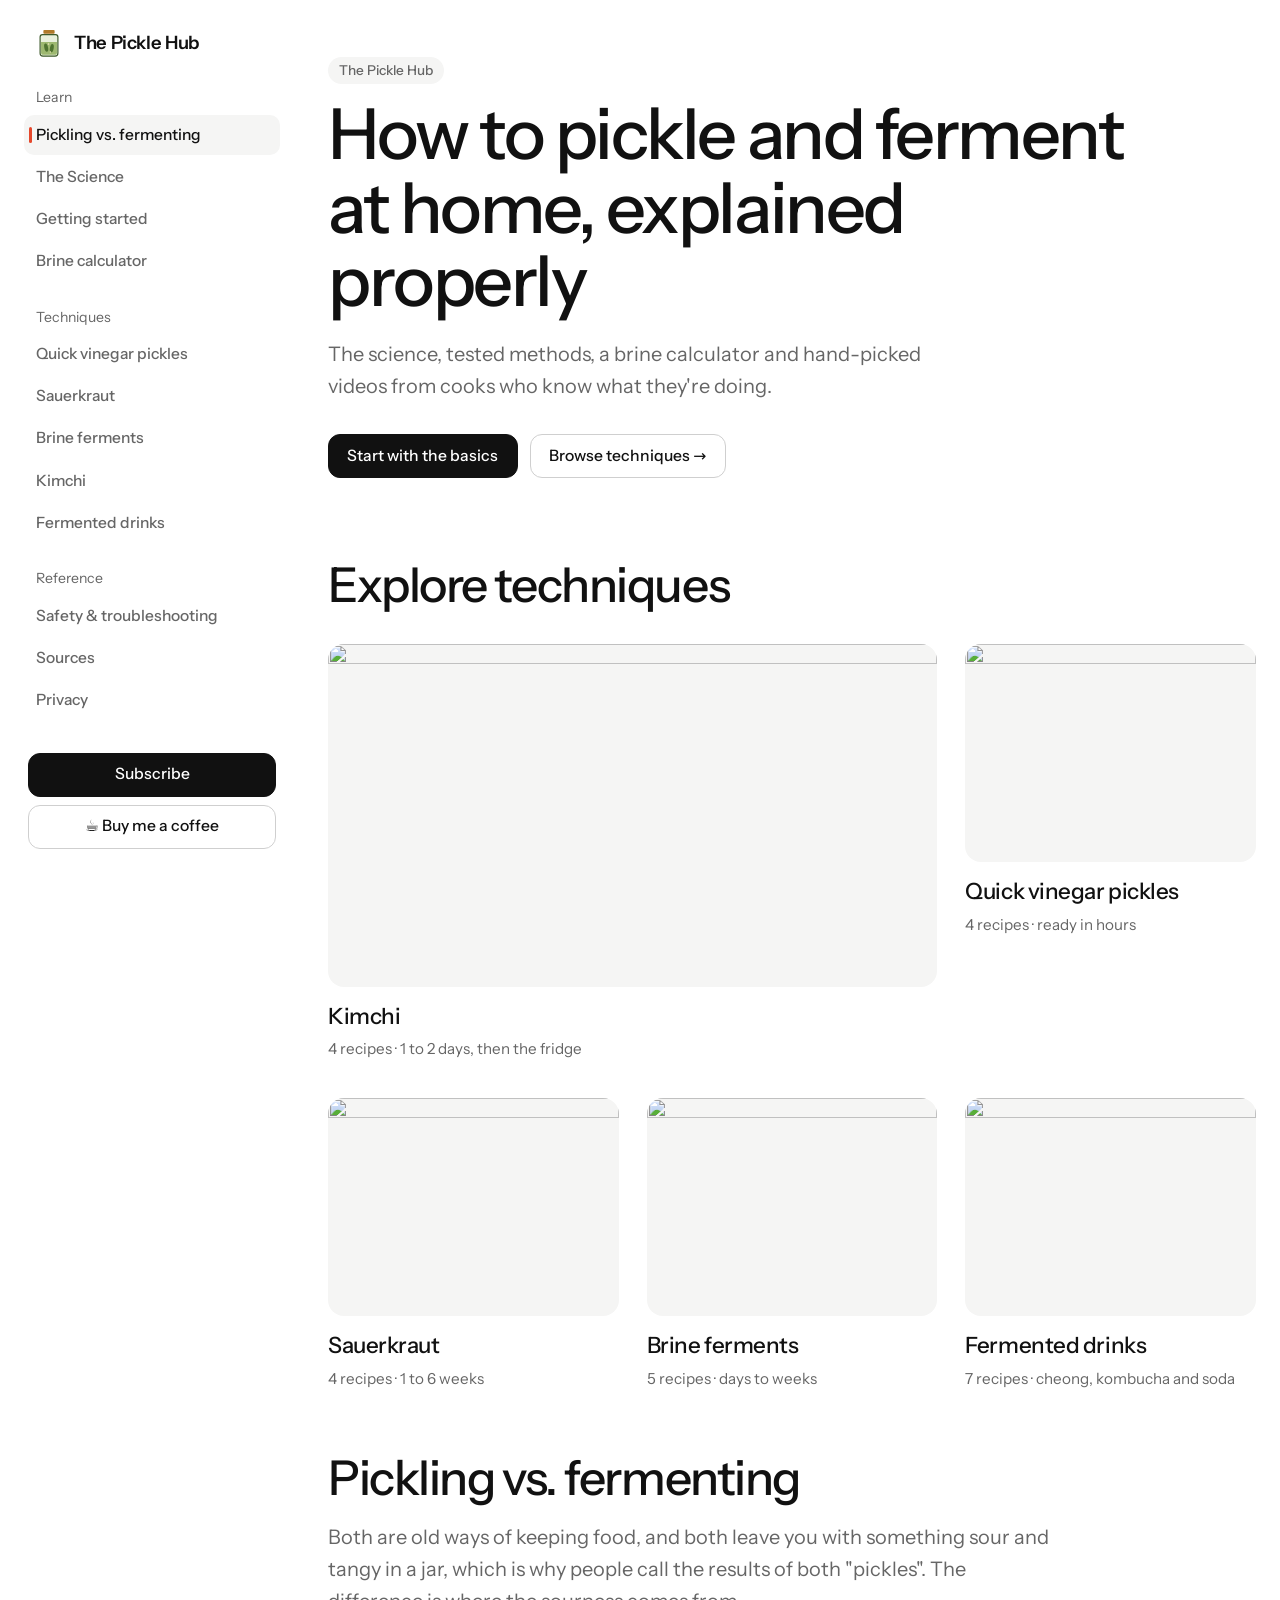
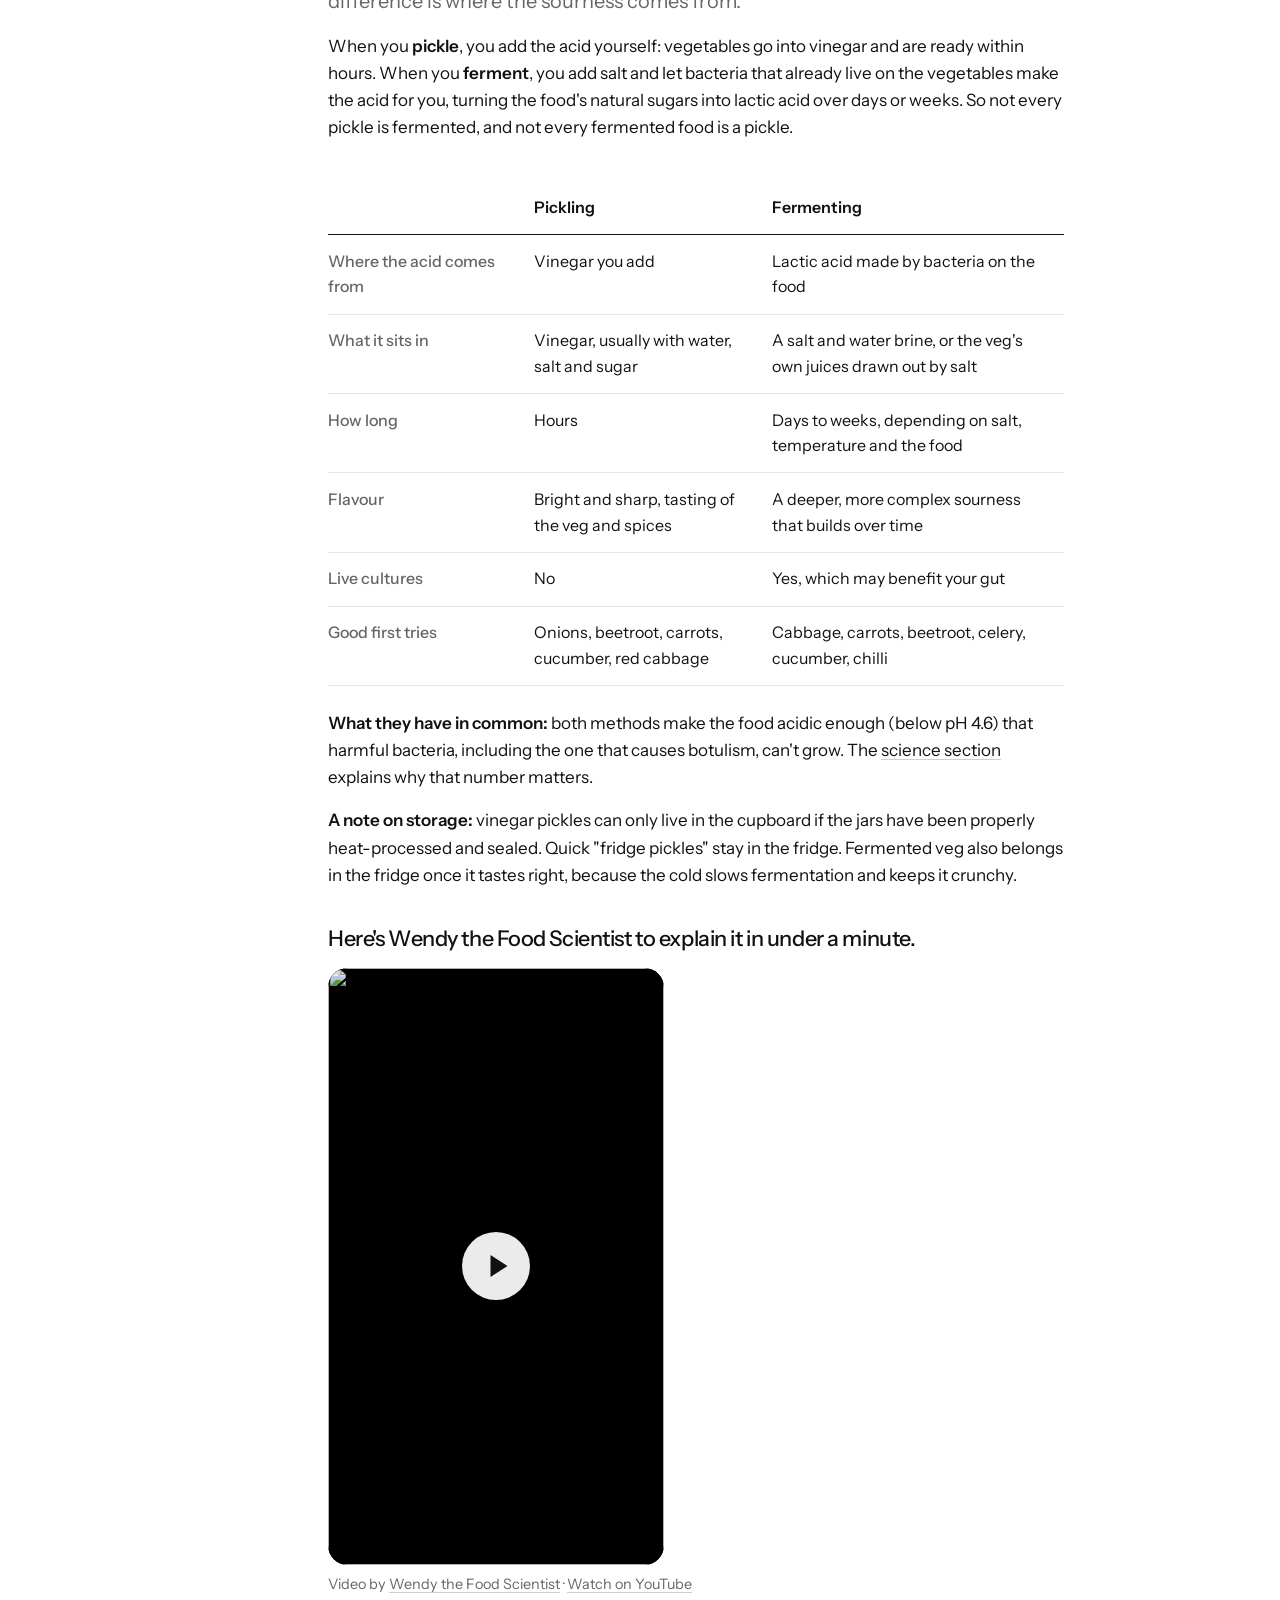
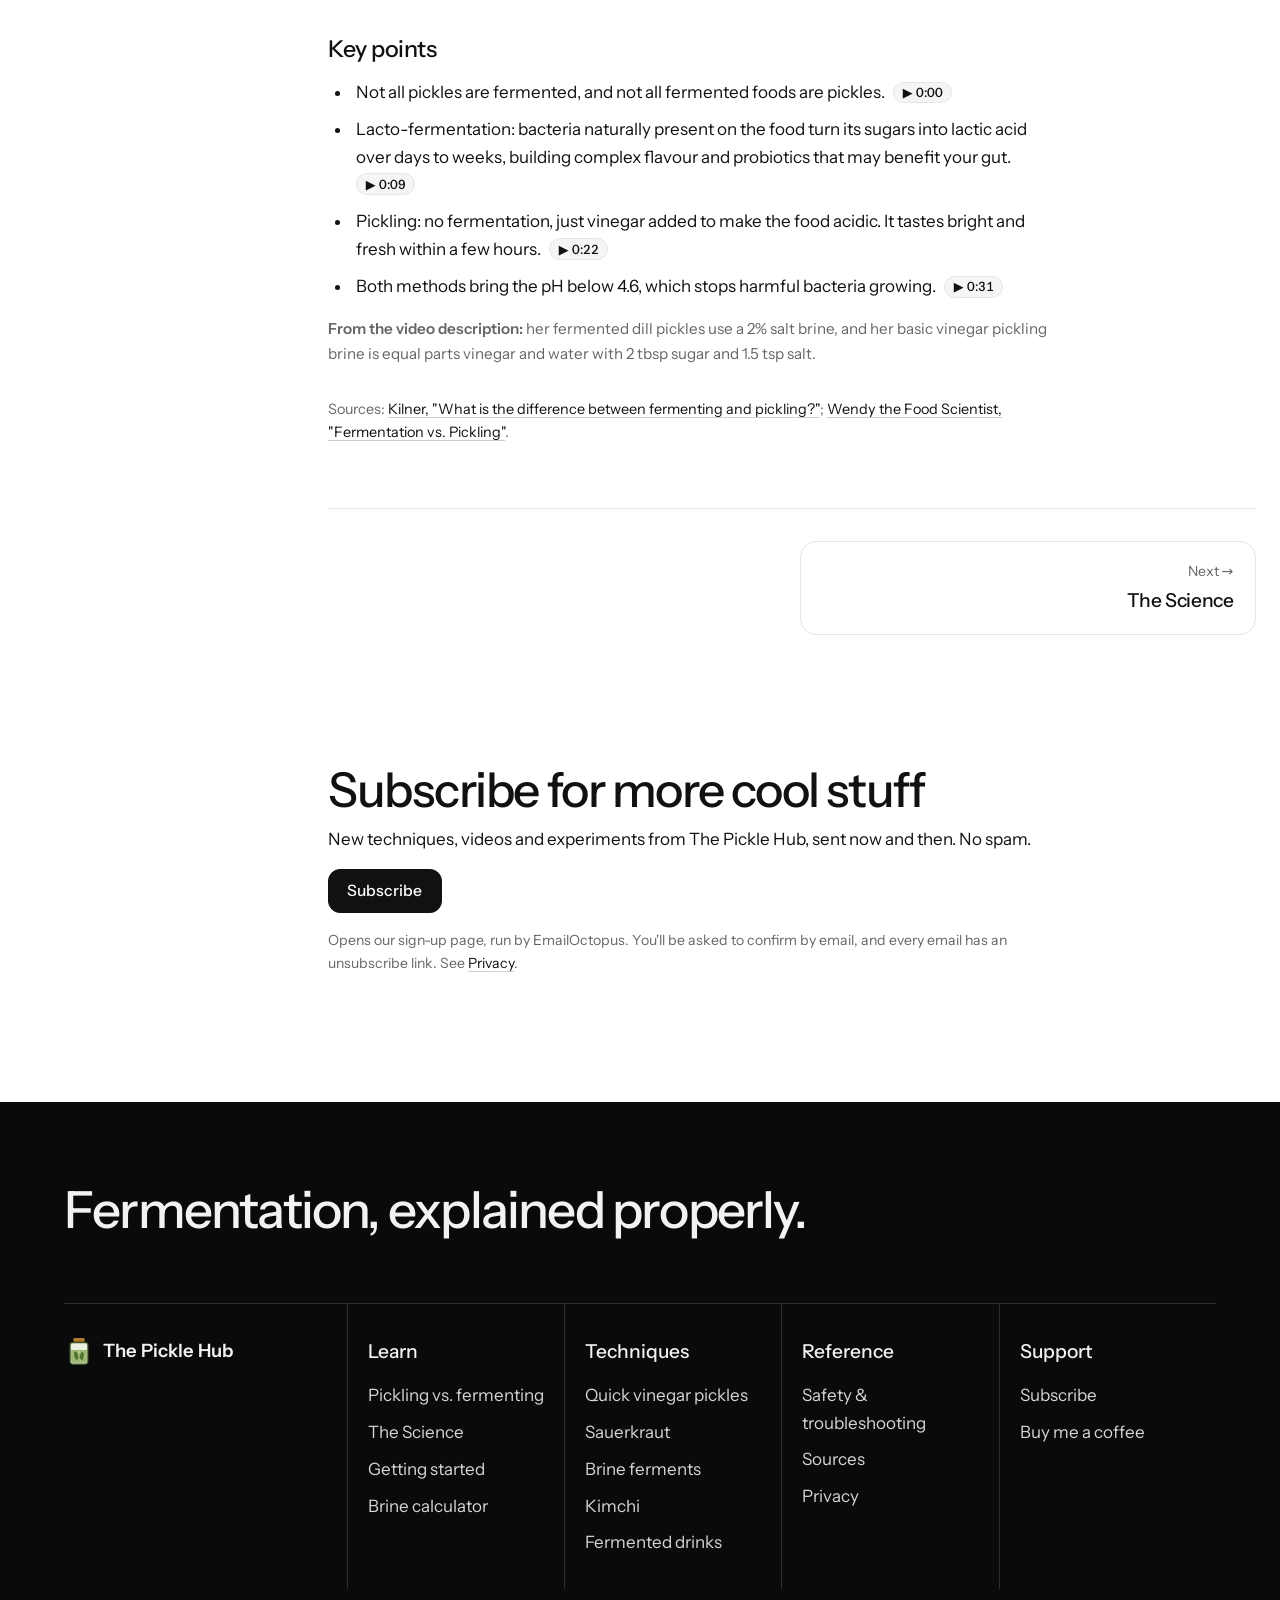
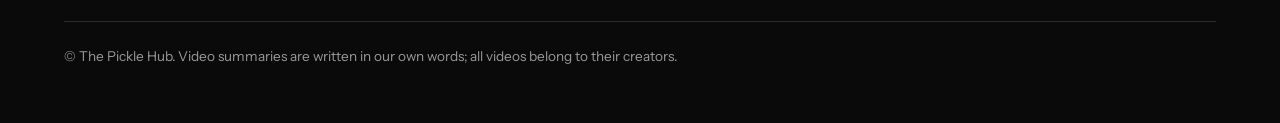
==== docs/index.html @ 0182d35b "Navigation: back to a single sidebar in the new style; footer full width" ====
<!doctype html>
<html lang="en-GB">
<head>
  <meta charset="utf-8">
  <meta http-equiv="Content-Security-Policy" content="default-src 'none'; script-src 'self'; style-src 'self'; font-src 'self'; img-src 'self' https://i.ytimg.com; connect-src 'self'; frame-src https://www.youtube-nocookie.com; form-action 'none'; base-uri 'none'; object-src 'none'; require-trusted-types-for 'script'; trusted-types 'none'">
  <meta name="viewport" content="width=device-width, initial-scale=1">
  <meta name="referrer" content="strict-origin-when-cross-origin">
  <title>The Pickle Hub</title>
  <meta name="description" content="A friendly, well-sourced guide to pickling and fermentation at home: the science, the methods, a brine calculator and hand-picked videos.">
  <link rel="icon" href="assets/img/jar.svg" type="image/svg+xml">
  <link rel="preload" href="assets/fonts/instrument-sans-latin-wght-normal.woff2" as="font" type="font/woff2" crossorigin>
  <link rel="stylesheet" href="assets/css/style.css">
  <script src="assets/js/router.js" defer></script>
  <script src="assets/js/main.js" defer></script>
  <script src="assets/js/sources.js" defer></script>
  <script src="assets/js/seasons.js" defer></script>
</head>
<body>
  <a class="skip-link" href="#main">Skip to content</a>
  <div class="progress" aria-hidden="true"><span class="progress__bar"></span></div>

  <!-- Phone bar (hidden on desktop, where the sidebar does the job) -->
  <header class="site-header">
    <div class="nav">
      <a class="nav__brand" href="#intro" aria-label="The Pickle Hub: home"><img class="mark" src="assets/img/jar.svg" alt="" width="30" height="30"></a>
      <span class="nav__current" id="topbar-title" aria-hidden="true">The Pickle Hub</span>
      <button class="nav__menu" id="toc-toggle" type="button" aria-controls="toc" aria-expanded="false">Menu</button>
    </div>
  </header>

  <div class="shell">
  <!-- Sidebar on desktop; slides up as a menu on phones -->
  <nav id="toc" class="sheet" aria-label="All sections">
    <a class="sheet__brand" href="#intro"><img class="mark" src="assets/img/jar.svg" alt="" width="30" height="30"><span>The Pickle Hub</span></a>
    <p class="sheet__group">Learn</p>
    <ul>
      <li><a data-page href="#intro">Pickling vs. fermenting</a></li>
      <li><a data-page href="#science">The Science</a></li>
      <li><a data-page href="#getting-started">Getting started</a></li>
      <li><a data-page href="#calculator">Brine calculator</a></li>
    </ul>
    <p class="sheet__group">Techniques</p>
    <ul>
      <li><a data-page href="#quick-pickles">Quick vinegar pickles</a></li>
      <li><a data-page href="#sauerkraut">Sauerkraut</a></li>
      <li><a data-page href="#brine-ferments">Brine ferments</a></li>
      <li><a data-page href="#kimchi">Kimchi</a></li>
      <li><a data-page href="#drinks">Fermented drinks</a></li>
    </ul>
    <p class="sheet__group">Reference</p>
    <ul>
      <li><a data-page href="#safety">Safety &amp; troubleshooting</a></li>
      <li><a data-page href="#sources">Sources</a></li>
      <li><a data-page href="#privacy">Privacy</a></li>
    </ul>
    <div class="sheet__actions">
      <a class="btn btn--dark" href="subscribe.html">Subscribe</a>
      <a class="btn btn--outline" href="https://buymeacoffee.com/tamirkarp" target="_blank" rel="noopener">☕ Buy me a coffee</a>
    </div>
  </nav>

    <main id="main" class="content">
      <header id="top" class="hero">
        <div class="hero__text">
          <p class="tag">The Pickle Hub</p>
          <h1>How to pickle and ferment at home, explained properly</h1>
          <p class="hero__lede">The science, tested methods, a brine calculator and hand-picked videos from cooks who know what they're doing.</p>
          <div class="hero__actions">
            <a class="btn btn--dark" href="#intro">Start with the basics</a>
            <a class="btn btn--outline" href="#explore">Browse techniques →</a>
          </div>
        </div>
        <section class="explore" id="explore" aria-labelledby="explore-title">
          <h2 id="explore-title">Explore techniques</h2>
          <div class="cards">
            <a class="card" href="#kimchi">
              <img class="card__img" src="https://i.ytimg.com/vi/eTucCw1w6Ak/hq720.jpg" alt="" loading="lazy" width="1280" height="720">
              <span class="card__title">Kimchi</span>
              <span class="card__meta">4 recipes · 1 to 2 days, then the fridge</span>
            </a>
            <a class="card" href="#quick-pickles">
              <img class="card__img is-short" src="https://i.ytimg.com/vi/ZhEQPrGi68E/oar2.jpg" alt="" loading="lazy" width="1080" height="1920">
              <span class="card__title">Quick vinegar pickles</span>
              <span class="card__meta">4 recipes · ready in hours</span>
            </a>
            <a class="card" href="#sauerkraut">
              <img class="card__img is-short" src="https://i.ytimg.com/vi/BV_q-3aXX4w/oar2.jpg" alt="" loading="lazy" width="1080" height="1920">
              <span class="card__title">Sauerkraut</span>
              <span class="card__meta">4 recipes · 1 to 6 weeks</span>
            </a>
            <a class="card" href="#brine-ferments">
              <img class="card__img" src="https://i.ytimg.com/vi/Jg5LSeVleDU/hq720.jpg" alt="" loading="lazy" width="1280" height="720">
              <span class="card__title">Brine ferments</span>
              <span class="card__meta">5 recipes · days to weeks</span>
            </a>
            <a class="card" href="#drinks">
              <img class="card__img" src="https://i.ytimg.com/vi/JNcoYLVFCKg/hq720.jpg" alt="" loading="lazy" width="1280" height="720">
              <span class="card__title">Fermented drinks</span>
              <span class="card__meta">7 recipes · cheong, kombucha and soda</span>
            </a>
          </div>
        </section>
      </header>

      <!-- ===================== INTRO ===================== -->
      <section id="intro" class="section">
        <h2>Pickling vs. fermenting</h2>
        <p class="lede">Both are old ways of keeping food, and both leave you with something sour and tangy in a jar, which is why people call the results of both "pickles". The difference is where the sourness comes from.</p>
        <p>When you <strong>pickle</strong>, you add the acid yourself: vegetables go into vinegar and are ready within hours. When you <strong>ferment</strong>, you add salt and let bacteria that already live on the vegetables make the acid for you, turning the food's natural sugars into lactic acid over days or weeks. So not every pickle is fermented, and not every fermented food is a pickle.</p>

        <div class="table-wrap">
          <table class="compare-table">
            <thead>
              <tr><th scope="col"><span class="visually-hidden">Compare</span></th><th scope="col">Pickling</th><th scope="col">Fermenting</th></tr>
            </thead>
            <tbody>
              <tr><th scope="row">Where the acid comes from</th><td data-label="Pickling">Vinegar you add</td><td data-label="Fermenting">Lactic acid made by bacteria on the food</td></tr>
              <tr><th scope="row">What it sits in</th><td data-label="Pickling">Vinegar, usually with water, salt and sugar</td><td data-label="Fermenting">A salt and water brine, or the veg's own juices drawn out by salt</td></tr>
              <tr><th scope="row">How long</th><td data-label="Pickling">Hours</td><td data-label="Fermenting">Days to weeks, depending on salt, temperature and the food</td></tr>
              <tr><th scope="row">Flavour</th><td data-label="Pickling">Bright and sharp, tasting of the veg and spices</td><td data-label="Fermenting">A deeper, more complex sourness that builds over time</td></tr>
              <tr><th scope="row">Live cultures</th><td data-label="Pickling">No</td><td data-label="Fermenting">Yes, which may benefit your gut</td></tr>
              <tr><th scope="row">Good first tries</th><td data-label="Pickling">Onions, beetroot, carrots, cucumber, red cabbage</td><td data-label="Fermenting">Cabbage, carrots, beetroot, celery, cucumber, chilli</td></tr>
            </tbody>
          </table>
        </div>

        <p><strong>What they have in common:</strong> both methods make the food acidic enough (below pH 4.6) that harmful bacteria, including the one that causes botulism, can't grow. The <a href="#science">science section</a> explains why that number matters.</p>

        <p><strong>A note on storage:</strong> vinegar pickles can only live in the cupboard if the jars have been properly heat-processed and sealed. Quick "fridge pickles" stay in the fridge. Fermented veg also belongs in the fridge once it tastes right, because the cold slows fermentation and keeps it crunchy.</p>

        <div class="switcher" data-technique="intro"></div>

        <p class="cite">Sources: <a href="https://www.kilnerjar.co.uk/blog/what-is-the-difference-between-fermenting-and-pickling" rel="noopener">Kilner, "What is the difference between fermenting and pickling?"</a>; <a href="https://www.youtube.com/watch?v=HQCS--L9OhM" rel="noopener">Wendy the Food Scientist, "Fermentation vs. Pickling"</a>.</p>
      </section>

      <!-- ===================== SCIENCE ===================== -->
      <section id="science" class="section">
        <h2>The Science</h2>
        <p class="lede">Food goes off for two main reasons: microbes (bacteria, yeasts and moulds) grow on it, and the food's own enzymes keep working after it's harvested. Preserving food means changing the conditions so the wrong microbes can't thrive.</p>
        <p>There are only a handful of ways to do that: heat, drying, cold, lowering the pH (making it more acidic), cutting off oxygen and taking away the nutrients microbes feed on. Pickling and fermenting lean mostly on acid. Fermenting adds salt and keeps the food under brine, away from the air.</p>

        <figure class="figure">
          <svg class="sci-fig" viewBox="0 0 600 460" role="img" aria-labelledby="sci-fig-title sci-fig-desc">
            <title id="sci-fig-title">Inside a ferment, and where it sits on the pH scale</title>
            <desc id="sci-fig-desc">A jar of fermenting vegetables held under brine by a weight, with lactic acid bacteria and carbon dioxide bubbles in the brine and a crossed-out mould spore in the air gap. Beside it, a pH scale from 2 to 8 marks vinegar near 2.5, a finished ferment near 3.5, fresh veg near 6 and water at 7. A dashed line at pH 4.6 marks the point below which botulism bacteria cannot grow; fermenting moves the veg from about pH 6 down past that line.</desc>
            <defs>
              <linearGradient id="ph-grad" x1="0" y1="0" x2="0" y2="1">
                <stop offset="0" class="stop-acid"/>
                <stop offset="1" class="stop-neutral"/>
              </linearGradient>
              <marker id="arrow" viewBox="0 0 10 10" refX="7" refY="5" markerWidth="7" markerHeight="7" orient="auto-start-reverse">
                <path d="M0 0L10 5L0 10z" class="f-arrowhead"/>
              </marker>
            </defs>

            <!-- Jar -->
            <rect class="f-lid" x="92" y="36" width="116" height="26" rx="5"/>
            <path class="f-glass" d="M82 62H218Q236 62 236 80V372Q236 392 214 392H86Q64 392 64 372V80Q64 62 82 62Z"/>
            <path class="f-brine" d="M67 150Q108 144 150 150T233 150V372Q233 389 214 389H86Q67 389 67 372Z"/>

            <!-- Veg under the brine -->
            <g class="f-veg">
              <path d="M88 210q14-8 28 0t28 0t28 0t28 0"/>
              <path d="M100 232q14-8 28 0t28 0t28 0t28 0"/>
              <path d="M88 254q14-8 28 0t28 0t28 0t28 0"/>
              <path d="M100 276q14-8 28 0t28 0t28 0t28 0"/>
              <path d="M88 298q14-8 28 0t28 0t28 0t28 0"/>
              <path d="M100 320q14-8 28 0t28 0t28 0t28 0"/>
              <path d="M88 342q14-8 28 0t28 0t28 0t28 0"/>
              <path d="M100 364q14-8 28 0t28 0t28 0t28 0"/>
            </g>

            <!-- Weight -->
            <rect class="f-weight" x="88" y="165" width="124" height="22" rx="8"/>

            <!-- Lactic acid bacteria -->
            <g class="f-bact">
              <rect x="-8" y="-3.5" width="16" height="7" rx="3.5" transform="translate(122 221) rotate(20)"/>
              <rect x="-8" y="-3.5" width="16" height="7" rx="3.5" transform="translate(182 243) rotate(-30)"/>
              <rect x="-8" y="-3.5" width="16" height="7" rx="3.5" transform="translate(106 265) rotate(-15)"/>
              <rect x="-8" y="-3.5" width="16" height="7" rx="3.5" transform="translate(162 287) rotate(35)"/>
              <rect x="-8" y="-3.5" width="16" height="7" rx="3.5" transform="translate(204 309) rotate(10)"/>
              <rect x="-8" y="-3.5" width="16" height="7" rx="3.5" transform="translate(130 331) rotate(-25)"/>
              <rect x="-8" y="-3.5" width="16" height="7" rx="3.5" transform="translate(178 353) rotate(20)"/>
              <rect x="-8" y="-3.5" width="16" height="7" rx="3.5" transform="translate(112 376) rotate(5)"/>
            </g>

            <!-- CO2 bubbles -->
            <g class="f-bubble">
              <circle cx="216" cy="230" r="4"/>
              <circle cx="212" cy="276" r="3"/>
              <circle cx="219" cy="335" r="5"/>
              <circle cx="80" cy="300" r="3"/>
              <circle cx="112" cy="157" r="3"/>
              <circle cx="190" cy="156" r="4"/>
            </g>

            <!-- No air, no mould -->
            <g transform="translate(108 106)">
              <circle class="f-spore" r="6"/>
              <path class="f-spore-fuzz" d="M0-10V-6M0 6V10M-10 0H-6M6 0H10M-7-7L-4.5-4.5M4.5 4.5L7 7M-7 7L-4.5 4.5M4.5-4.5L7-7"/>
              <circle class="f-no" r="17"/>
              <path class="f-no" d="M-12-12L12 12"/>
            </g>
            <text class="f-label-sm" x="136" y="101">No air,</text>
            <text class="f-label-sm" x="136" y="122">no mould</text>

            <!-- Legend under the jar -->
            <rect class="f-bact" x="-8" y="-3.5" width="16" height="7" rx="3.5" transform="translate(76 420)"/>
            <text class="f-muted" x="94" y="426">Lactic acid bacteria</text>
            <circle class="f-bubble" cx="76" cy="446" r="5"/>
            <text class="f-muted" x="94" y="452">CO₂ bubbles</text>

            <!-- pH scale -->
            <rect class="f-safe" x="300" y="48" width="290" height="150.7" rx="10"/>
            <rect x="320" y="60" width="24" height="320" rx="12" fill="url(#ph-grad)"/>
            <g class="f-tick" text-anchor="end">
              <text x="312" y="65">2</text>
              <text x="312" y="118">3</text>
              <text x="312" y="172">4</text>
              <text x="312" y="225">5</text>
              <text x="312" y="278">6</text>
              <text x="312" y="332">7</text>
              <text x="312" y="385">8</text>
            </g>
            <text class="f-tick f-tick--warn" x="312" y="204" text-anchor="end">4.6</text>
            <text class="f-tick" x="332" y="410" text-anchor="middle">pH</text>

            <g class="f-mark">
              <path d="M344 86.7H356M344 140H356M344 273.3H356M344 326.7H356"/>
            </g>
            <text class="f-label" x="362" y="93">Vinegar</text>
            <text class="f-label" x="362" y="146">Finished ferment</text>
            <text class="f-label" x="362" y="279">Fresh veg</text>
            <text class="f-label" x="362" y="333">Water (neutral)</text>

            <line class="f-line" x1="318" y1="198.7" x2="590" y2="198.7"/>
            <text class="f-label-sm f-warn-text" x="582" y="188" text-anchor="end">Too acidic for botulism</text>

            <!-- Fermenting arrow: fresh veg down past the line -->
            <path class="f-arrow" d="M300 273C266 250 266 163 300 140" marker-end="url(#arrow)"/>
            <text class="f-muted" transform="translate(260 206) rotate(-90)" text-anchor="middle">fermenting</text>
          </svg>
          <figcaption>As lactic acid bacteria turn the veg's sugars into lactic acid, the pH drops from around 6 to past the 4.6 safety line. The weight keeps everything under the brine, away from the air that moulds need.</figcaption>
        </figure>

        <h3>Acid and the pH 4.6 line</h3>
        <p>pH measures acidity: the lower the number, the more acidic. Below pH 4.6, the bacteria that cause botulism can't grow, and that's the target for both methods. Vinegar gets a pickle there straight away. A ferment gets there gradually, as lactic acid bacteria eat the sugars in the veg and turn them into lactic acid. That acid is also what gives ferments their tang.</p>

        <h3>Two kinds of fermentation</h3>
        <p>In <strong>lactic acid fermentation</strong>, bacteria turn sugars into lactic acid. It's how sauerkraut, kimchi, fermented pickles, yoghurt and some cured meats are made. In <strong>alcoholic fermentation</strong>, yeasts turn sugars into alcohol and carbon dioxide, which is how beer and wine are made. Fruit left to its own devices tends to go the alcoholic route, because yeasts cope with fruit's acidity better than most bacteria do.</p>

        <h3>Why acid isn't the whole story: yeasts and moulds</h3>
        <p>Yeasts and moulds are fungi, and unlike most bacteria they're comfortable in acid. Yeasts grow best between about pH 3.5 and 4.5, which is exactly where a finished ferment sits. Moulds tolerate anything from about pH 3.5 to 8. So a jar that's acidic enough to be safe from botulism can still grow a film or mould on top.</p>
        <p>Moulds spread through spores that drift through the air and settle on food, and they need oxygen to grow. That's why fermenting recipes are so insistent about keeping everything below the brine with a weight: no air, no mould.</p>

        <figure class="figure">
          <svg class="sci-fig" viewBox="0 0 600 420" role="img" aria-labelledby="yeast-fig-title yeast-fig-desc">
            <title id="yeast-fig-title">Why veg must stay under the brine, and where yeasts and moulds grow</title>
            <desc id="yeast-fig-desc">Two jars with mould spores drifting in the air above them. In the left jar, veg floats above the brine and has grown fuzzy mould. In the right jar, a weight holds the veg under the brine and it stays clean. Below, a pH chart shows yeasts growing between pH 3.5 and 4.5 and moulds between pH 3.5 and 8, both on the acidic side of the pH 4.6 botulism line.</desc>

            <!-- Spores in the air -->
            <g class="f-spore-dot">
              <circle cx="92" cy="22" r="3"/><circle cx="212" cy="30" r="2.5"/><circle cx="250" cy="62" r="3"/>
              <circle cx="300" cy="44" r="2.5"/><circle cx="350" cy="64" r="3"/><circle cx="392" cy="26" r="2.5"/>
              <circle cx="512" cy="20" r="3"/><circle cx="216" cy="80" r="2"/>
            </g>
            <text class="f-muted" x="300" y="104" text-anchor="middle">mould spores in the air</text>

            <!-- Jar A: veg floating above the brine -->
            <g transform="translate(150 30)">
              <rect class="f-lid" x="-32" y="0" width="64" height="14" rx="3"/>
              <path class="f-glass" d="M-42 18H42Q52 18 52 28V180Q52 192 40 192H-40Q-52 192-52 180V28Q-52 18-42 18Z"/>
              <path class="f-brine" d="M-50 88Q-25 84 0 88T50 88V180Q50 190 40 190H-40Q-50 190-50 180Z"/>
              <g class="f-veg f-veg--sm">
                <path d="M-34 70q8-5 16 0t16 0t16 0t16 0"/><path d="M-30 82q8-5 16 0t16 0t16 0t16 0"/>
                <path d="M-34 104q8-5 16 0t16 0t16 0t16 0"/><path d="M-30 118q8-5 16 0t16 0t16 0t16 0"/>
                <path d="M-34 132q8-5 16 0t16 0t16 0t16 0"/><path d="M-30 146q8-5 16 0t16 0t16 0t16 0"/>
                <path d="M-34 160q8-5 16 0t16 0t16 0t16 0"/><path d="M-30 174q8-5 16 0t16 0t16 0t16 0"/>
              </g>
              <g class="f-mould">
                <circle cx="-24" cy="62" r="7"/><circle cx="-16" cy="58" r="5"/><circle cx="-30" cy="57" r="4"/>
                <circle cx="6" cy="64" r="6"/><circle cx="13" cy="59" r="4.5"/>
                <circle cx="30" cy="75" r="5.5"/><circle cx="24" cy="70" r="3.5"/>
              </g>
            </g>
            <text class="f-label-sm" x="150" y="250" text-anchor="middle">Veg above the brine</text>
            <text class="f-label-sm f-warn-text" x="150" y="272" text-anchor="middle">mould takes hold</text>

            <!-- Jar B: weighted under the brine -->
            <g transform="translate(450 30)">
              <rect class="f-lid" x="-32" y="0" width="64" height="14" rx="3"/>
              <path class="f-glass" d="M-42 18H42Q52 18 52 28V180Q52 192 40 192H-40Q-52 192-52 180V28Q-52 18-42 18Z"/>
              <path class="f-brine" d="M-50 70Q-25 66 0 70T50 70V180Q50 190 40 190H-40Q-50 190-50 180Z"/>
              <g class="f-veg f-veg--sm">
                <path d="M-34 112q8-5 16 0t16 0t16 0t16 0"/><path d="M-30 126q8-5 16 0t16 0t16 0t16 0"/>
                <path d="M-34 140q8-5 16 0t16 0t16 0t16 0"/><path d="M-30 154q8-5 16 0t16 0t16 0t16 0"/>
                <path d="M-34 168q8-5 16 0t16 0t16 0t16 0"/><path d="M-30 180q8-5 16 0t16 0t16 0t16 0"/>
              </g>
              <rect class="f-weight" x="-36" y="82" width="72" height="13" rx="5"/>
            </g>
            <text class="f-label-sm" x="450" y="250" text-anchor="middle">Weighted under the brine</text>
            <text class="f-label-sm f-ok-text" x="450" y="272" text-anchor="middle">nothing for mould to grab</text>

            <!-- pH chart -->
            <rect class="f-safe" x="140" y="305" width="182" height="68"/>
            <text class="f-label-sm f-warn-text" x="146" y="298">Too acidic for botulism</text>
            <rect class="f-bar-yeast" x="245" y="316" width="70" height="20" rx="10"/>
            <rect class="f-bar-mould" x="245" y="346" width="315" height="20" rx="10"/>
            <text class="f-label-sm" x="130" y="332" text-anchor="end">Yeasts</text>
            <text class="f-label-sm" x="130" y="362" text-anchor="end">Moulds</text>
            <line class="f-line" x1="322" y1="305" x2="322" y2="380"/>
            <line class="f-axis" x1="140" y1="378" x2="560" y2="378"/>
            <g class="f-tick" text-anchor="middle">
              <text x="140" y="398">2</text><text x="210" y="398">3</text><text x="280" y="398">4</text>
              <text x="350" y="398">5</text><text x="420" y="398">6</text><text x="490" y="398">7</text><text x="560" y="398">8</text>
            </g>
            <text class="f-tick f-tick--warn" x="322" y="414" text-anchor="middle">4.6</text>
            <text class="f-tick" x="574" y="398">pH</text>
          </svg>
          <figcaption>Mould spores are always in the air and need oxygen to grow, so any veg poking above the brine is a landing pad. Acid doesn't stop them either: yeasts grow between about pH 3.5 and 4.5, right where a finished ferment sits.</figcaption>
        </figure>
        <p>Both also need water. Microbes can only use "free" water, which scientists measure as water activity, on a scale from 0 (bone dry) to 1 (pure water). Yeasts stop growing below about 0.9 and moulds below about 0.8. Very salty or sugary foods, like salt cod or jam, preserve themselves partly this way. Fermenting brines are far weaker than that, so in a ferment the salt's job is to favour the good bacteria, not to stop yeasts and moulds on its own.</p>

        <h3>Cold</h3>
        <p>Keeping food below 4°C slows microbes down and slows the chemical reactions that spoil food. It can't undo spoilage that has already started, only delay it. For ferments, moving the jar to the fridge is how you hit the pause button once it tastes the way you like.</p>

        <figure class="figure">
          <svg class="sci-fig" viewBox="0 0 600 390" role="img" aria-labelledby="cold-fig-title cold-fig-desc">
            <title id="cold-fig-title">The fridge pauses a ferment</title>
            <desc id="cold-fig-desc">A thermometer marks room temperature, 4°C and 0°C. A jar on the counter at room temperature is full of bacteria and bubbles. An arrow labelled "once it tastes right" leads to the same jar inside a fridge below 4°C, now with only a few bubbles: the ferment is paused and stays crunchy.</desc>
            <defs>
              <marker id="arrow-cold" viewBox="0 0 10 10" refX="7" refY="5" markerWidth="7" markerHeight="7" orient="auto-start-reverse">
                <path d="M0 0L10 5L0 10z" class="f-arrowhead"/>
              </marker>
            </defs>

            <!-- Thermometer: y = 260 - 6 x temperature -->
            <rect class="f-glass" x="46" y="40" width="22" height="270" rx="11"/>
            <rect class="f-mercury" x="52" y="140" width="10" height="178" rx="5"/>
            <circle class="f-mercury" cx="57" cy="318" r="20"/>
            <g class="f-mark"><path d="M68 140H80M68 236H80M68 260H80"/></g>
            <text class="f-label-sm" x="86" y="146">Room temp</text>
            <text class="f-label-sm f-cold-text" x="86" y="241">4°C</text>
            <text class="f-muted" x="86" y="267">0°C freezing</text>

            <!-- Jar on the counter: busy -->
            <g transform="translate(270 50)">
              <rect class="f-lid" x="-32" y="0" width="64" height="14" rx="3"/>
              <path class="f-glass" d="M-42 18H42Q52 18 52 28V180Q52 192 40 192H-40Q-52 192-52 180V28Q-52 18-42 18Z"/>
              <path class="f-brine" d="M-50 70Q-25 66 0 70T50 70V180Q50 190 40 190H-40Q-50 190-50 180Z"/>
              <g class="f-veg f-veg--sm">
                <path d="M-34 112q8-5 16 0t16 0t16 0t16 0"/><path d="M-30 126q8-5 16 0t16 0t16 0t16 0"/>
                <path d="M-34 140q8-5 16 0t16 0t16 0t16 0"/><path d="M-30 154q8-5 16 0t16 0t16 0t16 0"/>
                <path d="M-34 168q8-5 16 0t16 0t16 0t16 0"/><path d="M-30 180q8-5 16 0t16 0t16 0t16 0"/>
              </g>
              <rect class="f-weight" x="-36" y="82" width="72" height="13" rx="5"/>
              <g class="f-bact">
                <rect x="-6" y="-2.5" width="12" height="5" rx="2.5" transform="translate(-14 119) rotate(20)"/>
                <rect x="-6" y="-2.5" width="12" height="5" rx="2.5" transform="translate(20 133) rotate(-30)"/>
                <rect x="-6" y="-2.5" width="12" height="5" rx="2.5" transform="translate(-24 147) rotate(-15)"/>
                <rect x="-6" y="-2.5" width="12" height="5" rx="2.5" transform="translate(8 161) rotate(35)"/>
                <rect x="-6" y="-2.5" width="12" height="5" rx="2.5" transform="translate(-6 175) rotate(10)"/>
                <rect x="-6" y="-2.5" width="12" height="5" rx="2.5" transform="translate(30 172) rotate(-20)"/>
              </g>
              <g class="f-bubble">
                <circle cx="-30" cy="76" r="3"/><circle cx="-8" cy="74" r="2.5"/><circle cx="16" cy="77" r="3.5"/>
                <circle cx="38" cy="75" r="2.5"/><circle cx="42" cy="108" r="3"/><circle cx="-42" cy="130" r="2.5"/>
                <circle cx="42" cy="150" r="3.5"/>
              </g>
            </g>
            <text class="f-label-sm" x="270" y="358" text-anchor="middle">On the counter</text>
            <text class="f-muted" x="270" y="380" text-anchor="middle">bacteria busy</text>

            <!-- Arrow -->
            <path class="f-arrow" d="M334 160H402" marker-end="url(#arrow-cold)"/>
            <text class="f-muted" x="368" y="128" text-anchor="middle">once it</text>
            <text class="f-muted" x="368" y="147" text-anchor="middle">tastes right</text>

            <!-- Fridge -->
            <rect class="f-fridge" x="415" y="20" width="165" height="315" rx="14"/>
            <path class="f-fridge-line" d="M415 92H580M425 316H570"/>
            <rect class="f-handle" x="426" y="40" width="6" height="36" rx="3"/>
            <rect class="f-handle" x="426" y="104" width="6" height="50" rx="3"/>
            <path class="f-snow" transform="translate(500 56)" d="M0-16V16M-13.9-8L13.9 8M-13.9 8L13.9-8M-4-12L0-8L4-12M-4 12L0 8L4 12"/>

            <!-- Jar in the fridge: paused -->
            <g transform="translate(500 122)">
              <rect class="f-lid" x="-32" y="0" width="64" height="14" rx="3"/>
              <path class="f-glass" d="M-42 18H42Q52 18 52 28V180Q52 192 40 192H-40Q-52 192-52 180V28Q-52 18-42 18Z"/>
              <path class="f-brine" d="M-50 70Q-25 66 0 70T50 70V180Q50 190 40 190H-40Q-50 190-50 180Z"/>
              <g class="f-veg f-veg--sm">
                <path d="M-34 112q8-5 16 0t16 0t16 0t16 0"/><path d="M-30 126q8-5 16 0t16 0t16 0t16 0"/>
                <path d="M-34 140q8-5 16 0t16 0t16 0t16 0"/><path d="M-30 154q8-5 16 0t16 0t16 0t16 0"/>
                <path d="M-34 168q8-5 16 0t16 0t16 0t16 0"/><path d="M-30 180q8-5 16 0t16 0t16 0t16 0"/>
              </g>
              <rect class="f-weight" x="-36" y="82" width="72" height="13" rx="5"/>
              <g class="f-bact">
                <rect x="-6" y="-2.5" width="12" height="5" rx="2.5" transform="translate(-14 147) rotate(5)"/>
                <rect x="-6" y="-2.5" width="12" height="5" rx="2.5" transform="translate(18 175) rotate(-5)"/>
              </g>
              <g class="f-bubble"><circle cx="20" cy="76" r="2.5"/></g>
            </g>
            <text class="f-label-sm" x="497" y="358" text-anchor="middle">In the fridge</text>
            <text class="f-muted" x="497" y="380" text-anchor="middle">paused, stays crunchy</text>
          </svg>
          <figcaption>At room temperature the bacteria are busy. Below 4°C they slow right down, so the fridge holds your ferment at the flavour you like and helps it keep its crunch.</figcaption>
        </figure>

        <h3>Why eat fermented food?</h3>
        <p>Fermenting doesn't just preserve food. Live ferments carry the bacteria that made them, and there's growing evidence that eating them regularly is good for your gut.</p>
        <div class="switcher" data-technique="science"></div>

        <p class="cite">Sources: <a href="https://www.britannica.com/topic/food-preservation/Fungi" rel="noopener">Britannica, "Food preservation: Fungi" and "Control of microbial contamination"</a>; <a href="https://www.kilnerjar.co.uk/blog/what-is-the-difference-between-fermenting-and-pickling" rel="noopener">Kilner</a>; <a href="https://www.youtube.com/watch?v=HQCS--L9OhM" rel="noopener">Wendy the Food Scientist</a>; <a href="https://doi.org/10.1016/j.cell.2021.06.019" rel="noopener">Wastyk et al., "Gut-microbiota-targeted diets modulate human immune status", Cell (2021)</a>.</p>
      </section>

      <!-- ===================== GETTING STARTED ===================== -->
      <section id="getting-started" class="section">
        <h2>Getting started</h2>
        <p class="lede">You don't need special kit or experience: a clean jar, the right salt, some vegetables and a bit of patience will do. The best first project is a single, simple one, like sauerkraut.</p>

        <h3>Two ways to ferment veg</h3>
        <p><strong>Dry salting</strong> is for vegetables that give up their own juice, such as cabbage, carrots, beetroot, radishes and onions. You sprinkle salt over them, massage it in and pack them down until they're sitting in their own brine. <strong>Brining</strong> is for whole or chunky vegetables that won't make enough liquid, such as cucumbers, green beans, cauliflower, peppers and garlic. You pour salty water over them instead.</p>

        <h3>What you need</h3>
        <ul class="kit">
          <li><strong>A jar.</strong> Wide-mouthed is easiest to pack. Old jam or pasta sauce jars work fine.</li>
          <li><strong>A weight</strong> to keep everything under the brine. A fermentation weight is ideal, but a small zip-lock bag filled with brine or a shot glass does the job.</li>
          <li><strong>A lid.</strong> A fermentation lid lets gas out by itself. With a normal lid, rest it loosely or open the jar once a day to let the gas out.</li>
          <li><strong>A plate or tray</strong> underneath, because lively ferments can bubble over.</li>
          <li><strong>Kitchen scales.</strong> Salt is the one thing worth weighing precisely.</li>
        </ul>

        <h3>Salt</h3>
        <p>Use sea salt, pickling salt or kosher salt. Avoid iodised salt and salt with anti-caking agents, which can hold back the bacteria you want. Always weigh it rather than using spoons: a tablespoon of fine sea salt weighs almost twice as much as a tablespoon of coarse kosher salt.</p>
        <div class="table-wrap">
          <table class="compare-table">
            <thead><tr><th scope="col">Strength</th><th scope="col">Use it for</th></tr></thead>
            <tbody>
              <tr><th scope="row">2% of the veg's weight</th><td data-label="Use it for">Dry-salted ferments like sauerkraut and kimchi (20 g salt per 1 kg of veg)</td></tr>
              <tr><th scope="row">3% of the water</th><td data-label="Use it for">A lighter brine for quick or delicate ferments</td></tr>
              <tr><th scope="row">3.5% of the water</th><td data-label="Use it for">The all-purpose brine (35 g salt per litre of water)</td></tr>
              <tr><th scope="row">5% of the water</th><td data-label="Use it for">Hot weather, long ferments or extra crunch</td></tr>
            </tbody>
          </table>
        </div>

        <h3>Where to keep it</h3>
        <p>Find a spot out of direct sunlight, away from the oven, radiators and outside walls, where the temperature stays steady and you'll remember to check it every day. Temperature sets the pace:</p>
        <div class="table-wrap">
          <table class="compare-table">
            <thead><tr><th scope="col">Temperature</th><th scope="col">What happens</th><th scope="col">Typical time</th></tr></thead>
            <tbody>
              <tr><th scope="row">15 to 18°C</th><td data-label="What happens">Slow, with a complex flavour</td><td data-label="Typical time">Weeks to months</td></tr>
              <tr><th scope="row">18 to 24°C</th><td data-label="What happens">The sweet spot</td><td data-label="Typical time">1 to 4 weeks</td></tr>
              <tr><th scope="row">24 to 29°C</th><td data-label="What happens">Fast, with a sharper flavour</td><td data-label="Typical time">2 to 5 days</td></tr>
              <tr><th scope="row">Above 29°C</th><td data-label="What happens">Risky: add more salt or find somewhere cooler</td><td data-label="Typical time">Not recommended</td></tr>
            </tbody>
          </table>
        </div>

        <h3>Keeping things clean</h3>
        <p>Wash everything (jars, weights, lids, your hands and the worktop) in hot, soapy water, rinse well and leave it to air dry. A dishwasher is fine for cleaning. For vegetable ferments that's enough: the lactic acid the bacteria make protects the jar, so you don't need to sanitise. Do sanitise if your home has damp or mould problems, or if your last batch grew mould or a yeast film. Two things to avoid: don't plunge glass jars into boiling water, because they can crack, and don't clean with vinegar and bicarbonate of soda together, because they cancel each other out.</p>

        <h3>Is it working?</h3>
        <p>Start tasting after about five days. Bubbles mean the bacteria are busy, and as the bubbling slows the main fermentation is winding down. A healthy ferment smells pleasantly sour, and cloudy brine and a fizz when you open the jar are both normal. When it tastes right to you, move it to the fridge. Most fermented veg keeps for months there.</p>
        <p><strong>Throw it out</strong> if you see fuzzy mould, if the veg turns slimy or if it smells rotten rather than sour. The <a href="#safety">safety section</a> covers what's harmless and what isn't.</p>

        <h3>Ferment what's in season, and what's left over</h3>
        <p>Produce fermented at its peak gives the freshest, best-flavoured results, and fermenting is a good way to stop food going to waste. Slightly tired or bruised vegetables are fine once you've trimmed the bad bits. Even scraps can be useful: pineapple peel makes tepache (a fizzy drink), ginger peel can start a ginger bug and watermelon rind can be pickled in brine.</p>

        <div class="season" id="season">
          <div class="season__months" role="tablist" aria-label="Choose a month"></div>
          <div class="season__panel" role="tabpanel" id="season-panel">
            <h4 class="season__title" id="season-title">In season in the UK</h4>
            <ul class="season__list" id="season-list"></ul>
          </div>
          <p class="season__note">British produce worth fermenting or pickling. Seasons shift with the weather and where you live, so check what your greengrocer or farm shop has.</p>
          <noscript><p class="placeholder">Turn on JavaScript to see what's in season each month.</p></noscript>
        </div>

        <p class="cite">Sources: <a href="https://thefermentguide.com/guides/how-to-ferment-at-home" rel="noopener">The Ferment Guide, "How to ferment at home"</a>; <a href="https://efda.co.uk/blog/fermenting-and-pickling-at-home-a-beginners-guide-to-living-flavour/" rel="noopener">Edinburgh Food &amp; Drink Academy</a>; Révolution Fermentation on <a href="https://revolutionfermentation.com/en/blogs/other/clean-sanitize-fermentation-equipment/" rel="noopener">cleaning equipment</a>, <a href="https://revolutionfermentation.com/en/blogs/other/8-reasons-why-fermentations-help-reduce-our-waste/" rel="noopener">reducing waste</a> and <a href="https://revolutionfermentation.com/en/blogs/other/seasonal-fermentation-calendar/" rel="noopener">seasonal fermenting</a>. Seasonal calendar: <a href="https://hubbub.org.uk/how-to-eat-seasonally-in-the-uk-a-month-by-month-guide" rel="noopener">Hubbub</a>, with cabbage and cucumbers from <a href="https://www.oddbox.co.uk/blog/whats-in-season-when-a-guide-to-uk-seasonal-eating" rel="noopener">Oddbox</a>.</p>
      </section>

      <!-- ===================== CALCULATOR ===================== -->
      <section id="calculator" class="section">
        <h2>Brine calculator</h2>
        <p>Work out how much salt to add, based on the total weight of everything in the jar.</p>

        <noscript><p class="placeholder">Turn on JavaScript to use the calculator. Or work it out by hand: salt in grams = total weight in grams × percentage ÷ 100.</p></noscript>
        <form class="calc" id="calc-form" novalidate>
          <fieldset class="calc__field">
            <legend>Brine strength</legend>
            <div class="calc__presets" role="group" aria-label="Common strengths">
              <button type="button" class="chip" data-pct="2">2% <small>sauerkraut</small></button>
              <button type="button" class="chip" data-pct="3.5">3.5% <small>cucumbers</small></button>
              <button type="button" class="chip" data-pct="5">5% <small>peppers, long ferments</small></button>
            </div>
            <label class="calc__input">
              <span class="visually-hidden">Brine strength in percent</span>
              <input id="calc-pct" type="number" inputmode="decimal" min="0" max="30" step="0.1" value="2">
              <span class="calc__suffix">%</span>
            </label>
          </fieldset>

          <fieldset class="calc__field">
            <legend>Total weight</legend>
            <p class="calc__help">Everything going in the jar: veg, aromatics and water.</p>
            <div class="calc__row">
              <label class="calc__input calc__input--grow">
                <span class="visually-hidden">Total weight</span>
                <input id="calc-weight" type="number" inputmode="decimal" min="0" step="any" placeholder="e.g. 1000">
              </label>
              <label>
                <span class="visually-hidden">Unit</span>
                <select id="calc-unit">
                  <option value="g" selected>g</option>
                  <option value="kg">kg</option>
                  <option value="oz">oz</option>
                  <option value="lb">lb</option>
                </select>
              </label>
            </div>
          </fieldset>

          <output class="calc__result" id="calc-result" for="calc-pct calc-weight calc-unit" aria-live="polite">
            <span class="calc__result-label">Salt needed</span>
            <span class="calc__result-value" id="calc-salt">0 g</span>
            <span class="calc__result-sub" id="calc-sub">Enter a weight to see how much salt you need.</span>
          </output>
          <p class="calc__warn" id="calc-warn" hidden></p>
        </form>

        <div class="tip">
          <strong>How to weigh it:</strong> put the empty jar on the scale and zero it. Pack in the veg and aromatics, top up with water until everything is covered, then read the weight.
        </div>
      </section>

      <!-- ===================== TECHNIQUES ===================== -->
      <!-- Each technique's video sources and methods live in assets/data/techniques.json -->
      <section id="quick-pickles" class="section technique">
        <p class="eyebrow">Technique</p>
        <h2>Quick vinegar pickles</h2>
        <p class="lede">A quick pickle is just vegetables in vinegar: no fermenting, no special kit, and ready in anything from a few minutes to a couple of days.</p>
        <p>Here are four ways to do it, from a London chef's crinkle-cut cucumbers to a two-ingredient shortcut. Pick a video to watch it and see the method underneath.</p>
        <div class="tip"><strong>Good to know:</strong> quick pickles aren't heat-processed, so keep them in the fridge.</div>
        <div class="switcher" data-technique="quick-pickles">
          <noscript><p class="placeholder">Turn on JavaScript to browse the videos and methods for this technique.</p></noscript>
        </div>
      </section>

      <section id="sauerkraut" class="section technique">
        <p class="eyebrow">Technique</p>
        <h2>Sauerkraut</h2>
        <p class="lede">Sauerkraut is just cabbage and salt. The salt draws the water out of the cabbage to make its own brine, and the bacteria already living on the leaves do the rest, turning it tangy over a few weeks.</p>
        <div class="tip"><strong>Good to know:</strong> keep the cabbage pressed under its brine the whole time, because anything poking above it can go mouldy. Weigh your salt (the <a href="#calculator">brine calculator</a> will work it out), taste from about day 5, and move the jar to the fridge once it's as sour as you like.</div>
        <div class="switcher" data-technique="sauerkraut">
          <noscript><p class="placeholder">Turn on JavaScript to browse the videos and methods for this technique.</p></noscript>
        </div>
      </section>

      <section id="brine-ferments" class="section technique">
        <p class="eyebrow">Technique</p>
        <h2>Brine ferments</h2>
        <p class="lede">Brine ferments are for whole or chunky veg, and even fruit, that won't make enough juice of their own: you cover them in salty water and let the bacteria get to work.</p>
        <p>Most of the recipes below weigh the veg and water together and add salt as a percentage of the total, which is exactly what the <a href="#calculator">brine calculator</a> does.</p>
        <div class="tip"><strong>Good to know:</strong> keep everything under the brine, using a weight if anything floats, and don't go below 2% salt. Taste from day 2 to 5, then move the jar to the fridge once it's as sour as you like.</div>
        <div class="switcher" data-technique="brine-ferments">
          <noscript><p class="placeholder">Turn on JavaScript to browse the videos and methods for this technique.</p></noscript>
        </div>
      </section>

      <section id="kimchi" class="section technique">
        <p class="eyebrow">Technique</p>
        <h2>Kimchi</h2>
        <p class="lede">Kimchi is Korea's great fermented side dish: salted napa cabbage coated in a paste of chilli, garlic, ginger and fish sauce, then left to ferment until it's sour, spicy and a little fizzy.</p>
        <p>Unlike sauerkraut, the cabbage is usually salted first and then rinsed, so there's no salt percentage to weigh. The courgette version below is the exception: it's salted at 2% like a kraut.</p>
        <div class="tip"><strong>Good to know:</strong> wear gloves when you mix in the chilli paste, press the kimchi down so it sits under its own juice, and leave room in the jar because it fizzes. A day or two at room temperature, then the fridge, where it keeps getting more sour.</div>
        <div class="switcher" data-technique="kimchi">
          <noscript><p class="placeholder">Turn on JavaScript to browse the videos and methods for this technique.</p></noscript>
        </div>
      </section>

      <section id="drinks" class="section technique">
        <p class="eyebrow">Technique</p>
        <h2>Fermented drinks</h2>
        <p class="lede">From sweet fruit syrups to properly fizzy sodas. Pick a type below: <strong>cheong</strong> (Korean fruit syrups made with sugar), <strong>kombucha</strong> (fermented sweet tea) or <strong>soda</strong> (ginger bug sodas, tepache and fruit kvass).</p>
        <div class="tip"><strong>Good to know:</strong> fizzy drinks build up pressure. Use bottles made for fermenting, leave space at the top, open them once a day to let the gas out, and chill them once they're fizzy enough.</div>
        <div class="switcher" data-technique="drinks">
          <noscript><p class="placeholder">Turn on JavaScript to browse the videos and methods for this technique.</p></noscript>
        </div>
      </section>

      <!-- ===================== REFERENCE ===================== -->
      <section id="safety" class="section">
        <h2>Safety &amp; troubleshooting</h2>
        <p class="lede">Home fermenting is very safe when you stick to three things: enough salt, everything under the brine, and a clean jar. Most of what looks alarming is perfectly normal. A few things mean the batch should go in the bin.</p>

        <h3>The golden rules</h3>
        <ul class="kit">
          <li><strong>Weigh your salt and never go below the recipe.</strong> For vegetable ferments, 2% is the minimum. You can go higher, never lower.</li>
          <li><strong>Keep everything under the brine,</strong> ideally 2.5 to 5 cm under, with a weight. Anything exposed to the air can go mouldy.</li>
          <li><strong>Clean, don't sterilise.</strong> Wash jars, weights and lids in hot, soapy water and rinse well. Lactic acid protects the ferment from there.</li>
          <li><strong>Ferment somewhere steady and out of the sun.</strong> 21 to 24°C is ideal for sauerkraut. Below about 15°C it may not ferment, and above 24°C it can turn soft.</li>
          <li><strong>Use the right salt:</strong> sea, pickling or kosher salt. Iodised salt and anti-caking agents can stop the fermentation working and discolour it.</li>
          <li><strong>Use glass, ceramic or food-grade plastic.</strong> Never bin bags. Keep brass, copper and zinc utensils well away.</li>
          <li><strong>If in doubt, throw it out.</strong> It's only cabbage and salt, and the next batch will be better.</li>
        </ul>

        <h3>Perfectly normal</h3>
        <ul class="kit">
          <li>Bubbles, fizz and a hiss when you open the jar: that's carbon dioxide from the bacteria at work.</li>
          <li>Cloudy brine, and a fine white sediment at the bottom of the jar.</li>
          <li>Brine rising up the jar or overflowing in the first week. Stand it on a plate and leave some space at the top.</li>
          <li>A sour, tangy smell. Cabbage ferments can smell a bit funky too, especially early on.</li>
          <li>Tasting a little odd in the first few days, before the sourness has built up.</li>
        </ul>

        <h3>Harmless, but worth fixing</h3>
        <p><strong>Kahm yeast</strong> is a flat, white, sometimes wrinkly film on the surface of the brine. It isn't harmful, but it can make the ferment taste off. Skim it off, press everything back under the brine and carry on. It's more common in warm kitchens and low-salt ferments.</p>

        <h3>Throw it out</h3>
        <ul class="kit">
          <li><strong>Fuzzy, raised mould</strong> in green, black, pink or white, especially if it has spread or is growing below the brine.</li>
          <li><strong>Slimy</strong> vegetables, or pickles that are soft and slippery.</li>
          <li>A <strong>rotten</strong> smell rather than a sour one.</li>
          <li>Anything that has been in contact with <strong>brass, copper or zinc</strong> utensils.</li>
        </ul>
        <div class="tip"><strong>About small spots of mould:</strong> some experienced fermenters scoop out a small spot that's only on the surface, along with a good margin of veg around it. The safest choice is still to throw the batch away, and that's what we'd recommend while you're learning.</div>

        <h3>Troubleshooting</h3>
        <div class="table-wrap">
          <table class="compare-table">
            <thead><tr><th scope="col">Problem</th><th scope="col">Likely cause</th><th scope="col">What to do</th></tr></thead>
            <tbody>
              <tr><th scope="row">Soft or mushy</th><td data-label="Likely cause">Too little salt, too warm, fermented too long, or the cucumber's blossom end left on</td><td data-label="What to do">Use more salt or a stronger brine, ferment somewhere cooler and trim the blossom ends. Throw it out if it's slimy</td></tr>
              <tr><th scope="row">Too salty</th><td data-label="Likely cause">A young ferment, or too much salt</td><td data-label="What to do">Give it more time, since the bacteria use up some salt, or rinse it before eating</td></tr>
              <tr><th scope="row">Not sour enough</th><td data-label="Likely cause">Too cool, or not enough time</td><td data-label="What to do">Wait longer or move it somewhere warmer</td></tr>
              <tr><th scope="row">No bubbles</th><td data-label="Likely cause">Too cold, or still early days</td><td data-label="What to do">Find a warmer spot, between 18 and 24°C, and give it a few days</td></tr>
              <tr><th scope="row">Overflowing</th><td data-label="Likely cause">Carbon dioxide from a lively ferment</td><td data-label="What to do">Leave space at the top, stand the jar on a plate and let the gas out if the lid is sealed</td></tr>
              <tr><th scope="row">White film</th><td data-label="Likely cause">Kahm yeast</td><td data-label="What to do">Skim it off and keep everything under the brine</td></tr>
              <tr><th scope="row">Shrivelled</th><td data-label="Likely cause">Brine too strong, or veg that wasn't fresh</td><td data-label="What to do">Follow the recipe's salt and use veg within a day of picking or buying</td></tr>
              <tr><th scope="row">Hollow cucumbers</th><td data-label="Likely cause">Cucumbers too big, or left too long before brining</td><td data-label="What to do">Use small, firm, fresh cucumbers</td></tr>
              <tr><th scope="row">Dark or discoloured</th><td data-label="Likely cause">Iodised salt, ground spices, hard water or reactive metal</td><td data-label="What to do">Use pickling salt and whole spices. Throw it out if brass, copper or zinc was involved</td></tr>
            </tbody>
          </table>
        </div>

        <h3>What about botulism?</h3>
        <p>The bacteria that cause botulism thrive without oxygen, just like the good fermenting bacteria, but they can't cope with salt and acid. A properly salted ferment quickly becomes too acidic for them: they can't grow below pH 4.6, and a finished ferment sits well below that (see <a href="#science">The Science</a>). That's why the salt rules above matter. Botulism from properly salted vegetable ferments is very rare, but if you want extra reassurance you can check a batch with pH strips or a pH meter.</p>

        <h3>Storing your ferments</h3>
        <p>Once a ferment tastes right, move it to the fridge with the lid on tight, where it keeps for several months. Quick vinegar pickles belong in the fridge from the start. Only jars that have been heat-processed and sealed using a tested method are safe to keep in the cupboard.</p>

        <p class="cite">Sources: National Center for Home Food Preservation on <a href="https://nchfp.uga.edu/how/ferment/general-information-on-fermenting/causes-and-possible-solutions-for-problems-with-fermented-pickles/" rel="noopener">problems with fermented pickles</a>, <a href="https://nchfp.uga.edu/how/ferment/general-information-on-fermenting/suitable-containers-covers-and-weights-for-fermenting-food/" rel="noopener">containers, covers and weights</a> and <a href="https://nchfp.uga.edu/how/ferment/sauerkraut" rel="noopener">sauerkraut</a>; <a href="https://thefermentguide.com/guides/how-to-ferment-at-home" rel="noopener">The Ferment Guide</a>; <a href="https://efda.co.uk/blog/fermenting-and-pickling-at-home-a-beginners-guide-to-living-flavour/" rel="noopener">Edinburgh Food &amp; Drink Academy</a>; <a href="https://revolutionfermentation.com/en/blogs/other/clean-sanitize-fermentation-equipment/" rel="noopener">Révolution Fermentation</a>; <a href="https://www.youtube.com/watch?v=Jg5LSeVleDU" rel="noopener">Ethan Chlebowski</a>.</p>
      </section>

      <section id="sources" class="section">
        <h2>Sources</h2>
        <h3>Written</h3>
        <ul>
          <li><a href="https://www.kilnerjar.co.uk/blog/what-is-the-difference-between-fermenting-and-pickling" rel="noopener">What is the difference between fermenting and pickling?</a> Kilner blog.</li>
          <li><a href="https://www.britannica.com/topic/food-preservation/Fungi" rel="noopener">Food preservation: spoilage mechanisms (Fungi)</a>. N. W. Desrosier and the editors of Encyclopaedia Britannica.</li>
          <li><a href="https://thefermentguide.com/guides/how-to-ferment-at-home" rel="noopener">How to ferment at home: a complete step-by-step guide</a>. The Ferment Guide.</li>
          <li><a href="https://efda.co.uk/blog/fermenting-and-pickling-at-home-a-beginners-guide-to-living-flavour/" rel="noopener">Fermenting and pickling at home: a beginner's guide to living flavour</a>. Edinburgh Food &amp; Drink Academy.</li>
          <li><a href="https://revolutionfermentation.com/en/blogs/other/clean-sanitize-fermentation-equipment/" rel="noopener">How to clean and sanitise your fermentation equipment</a>. Révolution Fermentation.</li>
          <li><a href="https://revolutionfermentation.com/en/blogs/other/8-reasons-why-fermentations-help-reduce-our-waste/" rel="noopener">8 ways to reduce waste with fermentation</a>. Révolution Fermentation.</li>
          <li><a href="https://revolutionfermentation.com/en/blogs/other/seasonal-fermentation-calendar/" rel="noopener">Seasonal fermentation calendar</a>. Révolution Fermentation.</li>
          <li><a href="https://hubbub.org.uk/how-to-eat-seasonally-in-the-uk-a-month-by-month-guide" rel="noopener">How to eat seasonally in the UK: a month by month guide</a>. Hubbub.</li>
          <li><a href="https://www.oddbox.co.uk/blog/whats-in-season-when-a-guide-to-uk-seasonal-eating" rel="noopener">What's in season when? A guide to UK seasonal eating</a>. Oddbox.</li>
          <li><a href="https://doi.org/10.1016/j.cell.2021.06.019" rel="noopener">Gut-microbiota-targeted diets modulate human immune status</a>. Wastyk, Sonnenburg et al., Cell (2021).</li>
        </ul>
        <h3>Videos</h3>
        <ul>
          <li><a href="https://www.youtube.com/watch?v=HQCS--L9OhM" rel="noopener">Fermentation vs. Pickling: What's the Difference?</a> Wendy the Food Scientist.</li>
          <li><a href="https://www.youtube.com/watch?v=n0UaKEynlLc" rel="noopener">The Power of Fermented Foods</a>. Andrew Huberman (Huberman Lab), clip posted by Health Hive.</li>
        </ul>
        <p class="cite">Video summaries on this site are written in our own words from each video's captions. All videos belong to their creators.</p>
      </section>

      <section id="privacy" class="section">
        <h2>Privacy</h2>
        <p>The Pickle Hub is run by Tamir, an individual in the UK, who is responsible for any personal data collected through this site. You can get in touch at <a href="mailto:picklehub@protonmail.com">picklehub@protonmail.com</a> or by replying to any Pickle Hub email.</p>

        <h3>The newsletter</h3>
        <p>If you subscribe, I collect your email address and use it only to send Pickle Hub updates. I rely on your consent to do this, and you'll get an email asking you to confirm before you're added. Every email has an unsubscribe link, and you can withdraw your consent at any time.</p>
        <p>The list is run by EmailOctopus (Three Hearts Digital Ltd, London), which stores it on servers in Ireland. It sends emails through providers in the EU and the US, and some of its other service providers are in the US. Those transfers are covered by UK-approved safeguards. EmailOctopus only handles your details on my instructions. I never sell your details or share them with anyone else.</p>
        <p>The sign-up form uses Google reCAPTCHA to block spam and Google Fonts for its text. When you choose to load the form, Google receives information about your device and visit and may set cookies or store data in your browser. I use reCAPTCHA because I have a legitimate interest in keeping the list free of fake sign-ups. Google's <a href="https://policies.google.com/privacy" rel="noopener">Privacy Policy</a> and <a href="https://policies.google.com/terms" rel="noopener">Terms of Service</a> apply.</p>
        <p>I keep your address until you unsubscribe. After that it's kept only as "unsubscribed", so you're never emailed again by mistake. If you don't confirm your sign-up, your address is deleted within 30 days. You must be 13 or over to subscribe.</p>

        <h3>Hosting and videos</h3>
        <p>This site is hosted on GitHub Pages, which logs visitors' IP addresses for security. Video thumbnails load from YouTube (Google), which receives your IP address. Videos themselves only load when you choose one or press play, and YouTube may then store data in your browser. This site sets no cookies of its own and uses no analytics.</p>

        <h3>Your rights</h3>
        <p>You can ask to see, correct or delete your details, to limit or object to how they're used, or for a copy to take elsewhere, by contacting me. If you're unhappy with how your data has been handled, you can complain to the <a href="https://ico.org.uk/make-a-complaint/" rel="noopener">Information Commissioner's Office</a>.</p>
      </section>

      <!-- ===================== SUBSCRIBE ===================== -->
      <!-- The EmailOctopus form lives on subscribe.html so its third-party scripts never run on this page. -->
      <section id="subscribe" class="subscribe" aria-labelledby="subscribe-title">
        <h2 id="subscribe-title">Subscribe for more cool stuff</h2>
        <p>New techniques, videos and experiments from The Pickle Hub, sent now and then. No spam.</p>
        <a class="subscribe__btn" href="subscribe.html">Subscribe</a>
        <p class="subscribe__note">Opens our sign-up page, run by EmailOctopus. You'll be asked to confirm by email, and every email has an unsubscribe link. See <a href="#privacy">Privacy</a>.</p>
      </section>


    </main>
  </div>

  <footer class="footer">
    <p class="footer__statement">Fermentation, explained properly.</p>
    <div class="footer__cols">
      <div class="footer__brand"><img class="mark" src="assets/img/jar.svg" alt="" width="30" height="30"><span>The Pickle Hub</span></div>
      <div>
        <p class="footer__head">Learn</p>
        <ul>
          <li><a href="#intro">Pickling vs. fermenting</a></li>
          <li><a href="#science">The Science</a></li>
          <li><a href="#getting-started">Getting started</a></li>
          <li><a href="#calculator">Brine calculator</a></li>
        </ul>
      </div>
      <div>
        <p class="footer__head">Techniques</p>
        <ul>
          <li><a href="#quick-pickles">Quick vinegar pickles</a></li>
          <li><a href="#sauerkraut">Sauerkraut</a></li>
          <li><a href="#brine-ferments">Brine ferments</a></li>
          <li><a href="#kimchi">Kimchi</a></li>
          <li><a href="#drinks">Fermented drinks</a></li>
        </ul>
      </div>
      <div>
        <p class="footer__head">Reference</p>
        <ul>
          <li><a href="#safety">Safety &amp; troubleshooting</a></li>
          <li><a href="#sources">Sources</a></li>
          <li><a href="#privacy">Privacy</a></li>
        </ul>
      </div>
      <div>
        <p class="footer__head">Support</p>
        <ul>
          <li><a href="subscribe.html">Subscribe</a></li>
          <li><a href="https://buymeacoffee.com/tamirkarp" target="_blank" rel="noopener">Buy me a coffee</a></li>
        </ul>
      </div>
    </div>
    <p class="footer__small">© The Pickle Hub. Video summaries are written in our own words; all videos belong to their creators.</p>
  </footer>

  <div class="scrim" id="toc-scrim" hidden></div>
  <button type="button" class="to-top" id="to-top" aria-label="Back to top">↑</button>
</body>
</html>
---- docs/assets/css/style.css ----
/* The Pickle Hub
   White page, one sans-serif typeface (Instrument Sans, self-hosted), black buttons
   and a single gochugaru-red accent used sparingly. Sentence case everywhere. */

/* ============ Font ============ */
@font-face {
  font-family: "Instrument Sans";
  src: url("../fonts/instrument-sans-latin-wght-normal.woff2") format("woff2");
  font-weight: 400 700;
  font-style: normal;
  font-display: swap;
}
@font-face {
  font-family: "Instrument Sans";
  src: url("../fonts/instrument-sans-latin-wght-italic.woff2") format("woff2");
  font-weight: 400 700;
  font-style: italic;
  font-display: swap;
}

/* ============ Tokens ============ */
:root {
  --bg: #ffffff;
  --surface: #ffffff;
  --surface-2: #f5f5f4;
  --surface-3: #ebebea;
  --text: #111111;
  --muted: #666666;
  --border: #e6e6e6;
  --border-strong: #cfcfcf;
  --ink: #111111;          /* primary buttons, selected states */
  --on-ink: #ffffff;
  --accent: #e5482c;       /* gochugaru red: marks and highlights only */
  --accent-text: #c23a1f;  /* the accent, dark enough for small text */
  --accent-soft: #fdeee9;

  /* Illustration colours */
  --ill-glass: #f4f4f3;
  --ill-brine: #dbe6ee;
  --ill-veg: #5b8c3a;
  --ill-lid: #111111;
  --ill-bubble: #ffffff;
  --ill-weight: rgb(255 255 255 / .75);
  --ill-neutral: #9fb7c8;
  --ill-mould: #d6d6d6;
  --ill-mould-edge: #8a8a8a;
  --ill-cold: #e6f0f7;
  --ill-cold-edge: #3d77a1;

  --font: "Instrument Sans", system-ui, -apple-system, "Segoe UI", Roboto, Arial, sans-serif;
  --wide: 72rem;
  --prose: 46rem;
  --radius: 16px;
  color-scheme: light;
}

@media (prefers-color-scheme: dark) {
  :root {
    --bg: #0c0c0c;
    --surface: #141414;
    --surface-2: #1b1b1b;
    --surface-3: #262626;
    --text: #f2f2f2;
    --muted: #a3a3a3;
    --border: #2a2a2a;
    --border-strong: #3d3d3d;
    --ink: #f2f2f2;
    --on-ink: #0c0c0c;
    --accent: #ff6b4f;
    --accent-text: #ff8a73;
    --accent-soft: #2a1611;
    --ill-glass: #1c1c1c;
    --ill-brine: #22313b;
    --ill-veg: #8fc06a;
    --ill-lid: #e6e6e6;
    --ill-bubble: #e6e6e6;
    --ill-weight: rgb(255 255 255 / .16);
    --ill-neutral: #6f8fa6;
    --ill-mould: #4a4a4a;
    --ill-mould-edge: #a3a3a3;
    --ill-cold: #16232c;
    --ill-cold-edge: #8cc0e0;
    color-scheme: dark;
  }
}

/* ============ Base ============ */
*, *::before, *::after { box-sizing: border-box; }
[hidden] { display: none !important; }
html { scroll-behavior: smooth; scroll-padding-top: 1.5rem; -webkit-text-size-adjust: 100%; }
@media (prefers-reduced-motion: reduce) { html { scroll-behavior: auto; } }
body {
  margin: 0;
  background: var(--bg);
  color: var(--text);
  font: 400 1.0625rem/1.6 var(--font);
  -webkit-font-smoothing: antialiased;
}
h1, h2, h3, h4 { font-family: var(--font); color: var(--text); line-height: 1.12; font-weight: 500; letter-spacing: -.02em; }
h2 { font-size: clamp(2rem, 1.4rem + 2.2vw, 3rem); margin: 0 0 1rem; letter-spacing: -.03em; }
h3 { font-size: 1.45rem; margin: 2.5rem 0 .6rem; }
h4 { font-size: 1.05rem; font-weight: 600; letter-spacing: -.01em; }
p { margin: 0 0 1rem; }
a { color: var(--text); text-decoration-line: underline; text-decoration-thickness: 1px; text-underline-offset: .2em; text-decoration-color: var(--border-strong); }
a:hover { text-decoration-color: var(--accent); }
strong { font-weight: 600; }
:focus-visible { outline: 2px solid var(--accent); outline-offset: 3px; border-radius: 6px; }
img { max-width: 100%; height: auto; }

.visually-hidden {
  position: absolute !important; width: 1px; height: 1px; overflow: hidden;
  clip: rect(0 0 0 0); white-space: nowrap;
}
.skip-link { position: absolute; left: 1rem; top: -3rem; background: var(--surface); padding: .5rem 1rem; z-index: 100; }
.skip-link:focus { top: 1rem; }

/* ============ Buttons and tags ============ */
.btn, .btn-calc, .subscribe__btn, .more-link, .yt-sub, .coffee {
  display: inline-flex; align-items: center; justify-content: center; gap: .45rem;
  min-height: 2.75rem; padding: .6rem 1.15rem; border-radius: 12px;
  font: 500 .98rem/1.2 var(--font); text-decoration: none; cursor: pointer;
  transition: background-color .15s, border-color .15s, color .15s;
}
.btn--dark, .subscribe__btn, .yt-sub { background: var(--ink); color: var(--on-ink); border: 1px solid var(--ink); }
.btn--dark:hover, .subscribe__btn:hover, .yt-sub:hover { background: var(--accent); border-color: var(--accent); color: #fff; }
.btn--outline, .btn-calc, .more-link, .coffee { background: transparent; color: var(--text); border: 1px solid var(--border-strong); }
.btn--outline:hover, .btn-calc:hover, .more-link:hover, .coffee:hover { border-color: var(--ink); }
.btn-calc { margin: .25rem 0 1rem; }
.btn-calc::after { content: "→"; }
.subscribe__btn:disabled { opacity: .6; cursor: progress; }

.tag, .eyebrow, .recipe__eyebrow {
  display: inline-block; margin: 0 0 .9rem; padding: .25rem .7rem; border-radius: 999px;
  background: var(--surface-2); color: var(--muted); font-size: .85rem; font-weight: 500; line-height: 1.4;
}

/* ============ Progress bar ============ */
.progress { position: fixed; inset: 0 0 auto 0; height: 3px; z-index: 60; }
.progress__bar { display: block; height: 100%; width: 100%; background: var(--accent); transform-origin: 0 50%; transform: scaleX(0); }

/* ============ Navigation: sidebar on desktop, pinned bar + sheet on phones ============ */
.shell {
  display: grid; grid-template-columns: 16rem minmax(0, 1fr); gap: 3rem;
  max-width: 88rem; margin: 0 auto; padding: 0 1.5rem;
}
.site-header { display: none; }

.sheet {
  position: sticky; top: 0; align-self: start; max-height: 100vh; overflow-y: auto;
  padding: 1.75rem 0 2rem;
}
.sheet__brand {
  display: flex; align-items: center; gap: .6rem; margin: 0 0 1.75rem .65rem;
  font-weight: 600; font-size: 1.15rem; letter-spacing: -.02em; text-decoration: none;
}
.mark { width: 30px; height: 30px; }
.sheet__group { margin: 1.5rem 0 .4rem .75rem; color: var(--muted); font-size: .88rem; }
.sheet__brand + .sheet__group { margin-top: 0; }
.sheet ul { list-style: none; margin: 0; padding: 0; display: grid; gap: 2px; }
.sheet a[data-page] {
  position: relative; display: block; padding: .48rem .75rem; border-radius: 10px;
  font-size: .97rem; font-weight: 500; text-decoration: none; color: var(--muted);
}
.sheet a[data-page]:hover { color: var(--text); background: var(--surface-2); }
.sheet a[aria-current="true"] { color: var(--text); background: var(--surface-2); }
.sheet a[aria-current="true"]::before {
  content: ""; position: absolute; left: .3rem; top: 50%; translate: 0 -50%;
  width: 3px; height: 1rem; border-radius: 3px; background: var(--accent);
}
.sheet__actions { display: grid; gap: .5rem; margin: 2rem .25rem 0; }
.sheet__actions .btn { width: 100%; }

/* ============ Page width ============ */
.content { min-width: 0; padding-bottom: 0; }
.content > .hero, .content > .section, .content > .subscribe { max-width: 62rem; }
/* Long text stays at a readable width; video strips and recipe cards use the full column. */
.section > :is(p, ul, ol, h3, .tip, .table-wrap, .figure, .season, .calc, details, .kit, .cite, figure),
.subscribe > p { max-width: var(--prose); }

/* ============ Hero (home only) ============ */
.hero { padding-top: 3.5rem; padding-bottom: 1rem; }
.hero__text { max-width: 50rem; }
.hero h1 { font-size: clamp(2.6rem, 1.6rem + 3.6vw, 4.4rem); line-height: 1.04; letter-spacing: -.035em; margin: 0 0 1.25rem; }
.hero__lede { font-size: 1.25rem; color: var(--muted); max-width: 38rem; margin: 0 0 2rem; }
.hero__actions { display: flex; flex-wrap: wrap; gap: .75rem; }

.explore { padding-top: 5rem; }
.explore h2 { margin-bottom: 2rem; }
.cards { display: grid; grid-template-columns: repeat(3, minmax(0, 1fr)); gap: 2.25rem 1.75rem; }
.card { display: grid; gap: .5rem; align-content: start; text-decoration: none; color: var(--text); }
.card__img { width: 100%; aspect-ratio: 4 / 3; object-fit: cover; border-radius: var(--radius); background: var(--surface-2); transition: opacity .2s; }
.card:first-child { grid-column: span 2; }
.card:first-child .card__img { aspect-ratio: 16 / 9; }
.card__title { font-size: 1.4rem; font-weight: 500; letter-spacing: -.02em; line-height: 1.2; margin-top: .5rem; }
.card__meta { color: var(--muted); font-size: .95rem; }
.card:hover .card__img { opacity: .85; }
.card:hover .card__title { color: var(--accent-text); }

/* ============ Sections ============ */
.section { padding-top: 2.75rem; padding-bottom: 1rem; }
.section h2:focus { outline: none; }
.lede { font-size: 1.25rem; color: var(--muted); }
.placeholder {
  padding: 1rem 1.25rem; border: 1px dashed var(--border-strong); border-radius: var(--radius);
  color: var(--muted); background: transparent;
}
.tip { margin: 1.5rem 0; padding: 1.1rem 1.35rem; border-radius: var(--radius); background: var(--surface-2); }
.cite { margin-top: 2rem; font-size: .9rem; color: var(--muted); }
.kit { padding-left: 1.25rem; display: grid; gap: .45rem; }

.compare-table { width: 100%; border-collapse: collapse; margin: 1.5rem 0; font-size: 1rem; }
.compare-table th, .compare-table td { text-align: left; vertical-align: top; padding: .85rem .75rem .85rem 0; border-bottom: 1px solid var(--border); }
.compare-table thead th { font-weight: 600; border-bottom: 1px solid var(--ink); }
.compare-table tbody th { font-weight: 500; color: var(--muted); width: 28%; }
.table-wrap { overflow-x: auto; }
@media (max-width: 560px) {
  .compare-table, .compare-table thead, .compare-table tbody, .compare-table tr, .compare-table th, .compare-table td { display: block; }
  .compare-table thead { display: none; }
  .compare-table tr { padding: .85rem 0; border-bottom: 1px solid var(--border); }
  .compare-table th, .compare-table td, .compare-table tbody th { border: 0; padding: .15rem 0; width: auto; }
  .compare-table td::before { content: attr(data-label) ": "; font-weight: 600; color: var(--text); }
}

details { margin-top: .75rem; border: 1px solid var(--border); border-radius: var(--radius); }
details > summary {
  cursor: pointer; list-style: none; padding: 1rem 1.25rem; font-weight: 500;
  display: flex; justify-content: space-between; align-items: center;
}
details > summary::-webkit-details-marker { display: none; }
details > summary::after { content: "+"; font-size: 1.3rem; color: var(--muted); line-height: 1; }
details[open] > summary::after { content: "−"; }
details > *:not(summary) { margin: 0 1.25rem 1.25rem; }

/* ============ Science illustrations ============ */
.figure { margin: 2.5rem 0; }
.sci-fig { display: block; width: 100%; height: auto; max-width: 36rem; margin: 0 auto; }
.figure figcaption { margin-top: .9rem; font-size: .92rem; color: var(--muted); text-align: center; }
.sci-fig text { font-family: var(--font); }
.sci-fig .f-lid { fill: var(--ill-lid); }
.sci-fig .f-glass { fill: var(--ill-glass); stroke: var(--ink); stroke-width: 2.5; }
.sci-fig .f-brine { fill: var(--ill-brine); }
.sci-fig .f-veg path { fill: none; stroke: var(--ill-veg); stroke-width: 5; stroke-linecap: round; }
.sci-fig .f-veg--sm path { stroke-width: 3.5; }
.sci-fig .f-weight { fill: var(--ill-weight); stroke: var(--ink); stroke-width: 1.5; }
.sci-fig .f-bact { fill: var(--accent); }
.sci-fig .f-bubble { fill: var(--ill-bubble); stroke: var(--muted); stroke-width: 1.5; }
.sci-fig .f-spore, .sci-fig .f-spore-dot { fill: var(--muted); }
.sci-fig .f-spore-fuzz { stroke: var(--muted); stroke-width: 2; stroke-linecap: round; }
.sci-fig .f-no { fill: none; stroke: var(--accent); stroke-width: 3; }
.sci-fig .f-safe { fill: var(--accent-soft); }
.sci-fig .stop-acid { stop-color: var(--accent); }
.sci-fig .stop-neutral { stop-color: var(--ill-neutral); }
.sci-fig .f-mark path { stroke: var(--text); stroke-width: 2; }
.sci-fig .f-line { stroke: var(--accent); stroke-width: 2.5; stroke-dasharray: 8 6; }
.sci-fig .f-arrow { fill: none; stroke: var(--muted); stroke-width: 2.5; }
.sci-fig .f-arrowhead { fill: var(--muted); }
.sci-fig .f-label { fill: var(--text); font-size: 20px; font-weight: 600; }
.sci-fig .f-label-sm { fill: var(--text); font-size: 17px; font-weight: 600; }
.sci-fig .f-warn-text { fill: var(--accent-text); }
.sci-fig .f-ok-text { fill: var(--text); }
.sci-fig .f-muted { fill: var(--muted); font-size: 16px; }
.sci-fig .f-tick { fill: var(--muted); font-size: 16px; font-variant-numeric: tabular-nums; }
.sci-fig .f-tick--warn { fill: var(--accent-text); font-weight: 700; }
.sci-fig .f-mould { fill: var(--ill-mould); stroke: var(--ill-mould-edge); stroke-width: 1.5; }
.sci-fig .f-bar-yeast { fill: var(--surface); stroke: var(--accent); stroke-width: 2; }
.sci-fig .f-bar-mould { fill: var(--ill-mould); stroke: var(--ill-mould-edge); stroke-width: 2; }
.sci-fig .f-axis { stroke: var(--muted); stroke-width: 2; }
.sci-fig .f-mercury { fill: var(--accent); }
.sci-fig .f-fridge { fill: var(--ill-cold); stroke: var(--ill-cold-edge); stroke-width: 3; }
.sci-fig .f-fridge-line { stroke: var(--ill-cold-edge); stroke-width: 3; }
.sci-fig .f-handle { fill: var(--ill-cold-edge); }
.sci-fig .f-snow { fill: none; stroke: var(--ill-cold-edge); stroke-width: 3; stroke-linecap: round; stroke-linejoin: round; }
.sci-fig .f-cold-text { fill: var(--ill-cold-edge); }

/* ============ Seasonal calendar ============ */
.season { margin-top: 1.5rem; padding: 1.5rem; border-radius: 20px; border: 1px solid var(--border); }
.season__months { display: grid; grid-template-columns: repeat(12, 1fr); gap: .35rem; }
.season__month {
  font: 500 .88rem var(--font); cursor: pointer;
  padding: .5rem 0; border-radius: 10px; border: 1px solid transparent;
  background: var(--surface-2); color: var(--muted);
}
.season__month:hover { color: var(--text); }
.season__month[aria-selected="true"] { background: var(--ink); color: var(--on-ink); }
.season__title { font-size: 1.2rem; font-weight: 500; margin: 1.25rem 0 .75rem; }
.season__list { list-style: none; margin: 0; padding: 0; display: flex; flex-wrap: wrap; gap: .45rem; }
.season__list li { padding: .35rem .8rem; border-radius: 999px; font-size: .93rem; background: var(--surface-2); }
.season__note { margin: 1.1rem 0 0; font-size: .88rem; color: var(--muted); }
@media (max-width: 560px) { .season__months { grid-template-columns: repeat(6, 1fr); } }

/* ============ Brine calculator ============ */
.calc { display: grid; gap: 1.5rem; padding: 1.75rem; border-radius: 20px; border: 1px solid var(--border); }
.calc__field { border: 0; margin: 0; padding: 0; min-width: 0; }
.calc__field legend { font-weight: 600; margin-bottom: .6rem; padding: 0; }
.calc__help { margin: -.25rem 0 .65rem; color: var(--muted); font-size: .95rem; }
.calc__presets { display: flex; flex-wrap: wrap; gap: .5rem; margin-bottom: .8rem; }
.chip {
  font: 500 .95rem var(--font); cursor: pointer;
  padding: .5rem .9rem; border-radius: 999px;
  border: 1px solid var(--border-strong); background: transparent; color: var(--text);
}
.chip small { font-weight: 400; color: var(--muted); margin-left: .25rem; font-size: .85em; }
.chip:hover { border-color: var(--ink); }
.chip[aria-pressed="true"] { background: var(--ink); border-color: var(--ink); color: var(--on-ink); }
.chip[aria-pressed="true"] small { color: inherit; opacity: .75; }
.calc__row { display: flex; gap: .5rem; }
.calc__input { position: relative; display: inline-flex; align-items: center; }
.calc__input--grow { flex: 1; }
.calc input, .calc select {
  font: 400 1.15rem var(--font); color: var(--text);
  background: var(--surface); border: 1px solid var(--border-strong); border-radius: 12px;
  padding: .6rem .85rem; min-height: 3rem;
}
.calc input { width: 100%; }
#calc-pct { width: 8rem; padding-right: 2rem; }
.calc__suffix { position: absolute; right: .85rem; color: var(--muted); pointer-events: none; }
.calc input:focus, .calc select:focus { border-color: var(--ink); outline: none; box-shadow: 0 0 0 3px var(--accent-soft); }
.calc__result { display: grid; gap: .2rem; padding: 1.25rem 1.4rem; border-radius: var(--radius); background: var(--surface-2); }
.calc__result-label { font-size: .9rem; color: var(--muted); }
.calc__result-value { font-size: 2.8rem; font-weight: 500; letter-spacing: -.03em; line-height: 1.1; }
.calc__result-sub { color: var(--muted); font-size: .95rem; }
.calc__warn { margin: 0; padding: .8rem 1rem; border-radius: 12px; background: var(--accent-soft); color: var(--accent-text); font-size: .95rem; }
.calc--flash { animation: flash 1.2s ease-out; }
@keyframes flash { from { box-shadow: 0 0 0 4px var(--accent); } to { box-shadow: 0 0 0 0 transparent; } }

/* ============ Video switcher ============ */
.switcher { margin-top: 2rem; }
.filter {
  display: inline-flex; flex-wrap: wrap; gap: .25rem; padding: .3rem; margin-bottom: 1.5rem;
  background: var(--surface-2); border-radius: 14px;
}
.filter__btn {
  font: 500 .95rem var(--font); cursor: pointer;
  display: inline-flex; align-items: center; gap: .45rem;
  padding: .5rem 1rem; border: 0; border-radius: 10px; background: transparent; color: var(--muted);
}
.filter__btn:hover { color: var(--text); }
.filter__btn[aria-pressed="true"] { background: var(--surface); color: var(--text); box-shadow: 0 1px 3px rgb(0 0 0 / .08); }
.filter__count { font-size: .78rem; color: var(--muted); }

.switcher__list {
  display: grid; grid-auto-flow: column; grid-auto-columns: minmax(11rem, 14rem);
  gap: 1.25rem; overflow-x: auto; scroll-snap-type: x mandatory;
  padding: .35rem .35rem 1.25rem; margin: 0 -.35rem;
}
.source {
  scroll-snap-align: start;
  display: grid; gap: .3rem; align-content: start; text-align: left;
  font: inherit; color: var(--text); cursor: pointer;
  background: transparent; border: 0; padding: 0;
}
.source__thumb {
  width: 100%; aspect-ratio: 1; object-fit: cover; border-radius: 14px; display: block;
  background: var(--surface-2); outline: 2px solid transparent; outline-offset: 3px; transition: outline-color .15s, opacity .15s;
}
.source:hover .source__thumb { opacity: .85; }
.source[aria-selected="true"] .source__thumb { outline-color: var(--accent); }
.source__thumb.is-short, .card__img.is-short { object-position: 50% 35%; }
.source__thumb--empty { display: grid; place-items: center; color: var(--muted); font-size: 1.4rem; }
.source__title { font-weight: 500; font-size: 1.02rem; line-height: 1.3; margin-top: .55rem; letter-spacing: -.01em; }
.source[aria-selected="true"] .source__title { color: var(--accent-text); }
.source__meta { font-size: .88rem; color: var(--muted); }

.switcher__panel { animation: fade-in .25s ease-out; }
@keyframes fade-in { from { opacity: .3; } to { opacity: 1; } }
@media (prefers-reduced-motion: reduce) { .switcher__panel { animation: none; } }

.video-intro { font-size: 1.35rem; font-weight: 500; letter-spacing: -.02em; margin: 1.5rem 0 .75rem; max-width: var(--prose); }
.player { position: relative; aspect-ratio: 16 / 9; border-radius: 20px; overflow: hidden; background: #000; margin: .5rem 0; max-width: 52rem; }
.player--short { aspect-ratio: 9 / 16; width: 100%; max-width: min(21rem, 100%); }
.player iframe, .player__facade { position: absolute; inset: 0; width: 100%; height: 100%; border: 0; }
.player__facade { padding: 0; cursor: pointer; background: #000; }
.player__facade img { width: 100%; height: 100%; object-fit: cover; opacity: .92; }
.player__play {
  position: absolute; left: 50%; top: 50%; width: 4.25rem; height: 4.25rem; translate: -50% -50%;
  background: rgb(255 255 255 / .92); border-radius: 50%; transition: background-color .15s;
}
.player__play::after {
  content: ""; position: absolute; left: 54%; top: 50%; translate: -50% -50%;
  border-style: solid; border-width: .7rem 0 .7rem 1.1rem; border-color: transparent transparent transparent #111;
}
.player__facade:hover .player__play, .player__facade:focus-visible .player__play { background: var(--accent); }
.player__facade:hover .player__play::after { border-left-color: #fff; }
.player__empty { position: absolute; inset: 0; display: grid; place-items: center; background: var(--surface-2); color: var(--muted); }
.credit { margin: .4rem 0 1.25rem; font-size: .9rem; color: var(--muted); }
.credit a { color: var(--muted); }
.summary { font-size: 1.1rem; max-width: var(--prose); }

.method { padding-left: 1.5rem; display: grid; gap: .65rem; max-width: var(--prose); }
.method li { padding-left: .25rem; }
.method li > span { margin-right: .5rem; }
.ts {
  font: 500 .8rem var(--font); font-variant-numeric: tabular-nums; cursor: pointer;
  padding: .15rem .55rem; border-radius: 999px; vertical-align: 1px;
  border: 1px solid var(--border); background: var(--surface-2); color: var(--text);
}
.ts:hover { border-color: var(--ink); }
.from-desc { font-size: .95rem; color: var(--muted); max-width: var(--prose); }
.context { margin-top: 1.25rem; padding: 1.1rem 1.35rem; border-radius: var(--radius); background: var(--surface-2); max-width: var(--prose); }
.more-links { display: flex; flex-wrap: wrap; gap: .6rem; margin-top: 1.25rem; }
.more-link::after { content: none; }
.compare { margin-top: 1.25rem; padding: 1.1rem 1.35rem; border-radius: var(--radius); background: var(--surface-2); max-width: 52rem; }

/* ============ Recipe card ============ */
.recipe { margin-top: 1.5rem; padding: 2rem; border-radius: 24px; border: 1px solid var(--border); max-width: 60rem; }
.recipe .recipe__title { margin: 0 0 .75rem; font-size: clamp(1.5rem, 1.2rem + 1vw, 2rem); letter-spacing: -.03em; }
.recipe__summary { margin: 0 0 1.25rem; color: var(--muted); font-size: 1.05rem; max-width: var(--prose); }
.glance { display: grid; grid-template-columns: repeat(auto-fit, minmax(9rem, 1fr)); gap: .6rem; margin: 0 0 1.25rem; padding: 0; }
.glance > div { background: var(--surface-2); border-radius: 14px; padding: .85rem 1rem; }
.glance dt { font-size: .85rem; color: var(--muted); }
.glance dd { margin: .2rem 0 0; font-weight: 500; font-size: 1.08rem; letter-spacing: -.01em; }
.recipe__cols { display: grid; gap: 2rem; margin-top: 1.5rem; }
.recipe h4 { margin: 0 0 .9rem; }
.recipe__ingredients { list-style: none; margin: 0; padding: 0; display: grid; gap: .6rem; }
.recipe__ingredients li { position: relative; padding-left: 1.25rem; }
.recipe__ingredients li::before {
  content: ""; position: absolute; left: .1rem; top: .62em; width: .4rem; height: .4rem; border-radius: 50%; background: var(--accent);
}
.recipe__steps { list-style: none; margin: 0; padding: 0; display: grid; gap: 1rem; counter-reset: step; }
.recipe__steps li { position: relative; padding-left: 2.6rem; counter-increment: step; }
.recipe__steps li::before {
  content: counter(step); position: absolute; left: 0; top: -.05rem;
  width: 1.8rem; height: 1.8rem; border-radius: 50%; display: grid; place-items: center;
  background: var(--surface-2); color: var(--text); font-weight: 600; font-size: .88rem;
}
.recipe__steps li > span { margin-right: .4rem; }
.recipe__tip { margin: 1.75rem 0 0; padding: 1rem 1.25rem; border-radius: var(--radius); background: var(--accent-soft); }
@media (min-width: 1000px) { .recipe__cols { grid-template-columns: minmax(0, 2fr) minmax(0, 3fr); } }

.support { display: flex; flex-wrap: wrap; align-items: center; gap: .4rem .85rem; margin: 1.5rem 0 0; color: var(--muted); }
.support--creator + .support { margin-top: .75rem; }

/* ============ One section at a time (router.js adds .is-paged) ============ */
.pager {
  display: grid; grid-template-columns: 1fr 1fr; gap: 1rem;
  margin-top: 4rem; padding-top: 2rem; border-top: 1px solid var(--border);
}
.pager__link { display: grid; gap: .2rem; padding: 1.1rem 1.35rem; border-radius: var(--radius); border: 1px solid var(--border); text-decoration: none; }
.pager__link:hover { border-color: var(--ink); }
.pager__link--next { grid-column: 2; text-align: right; }
.pager__label { font-size: .88rem; color: var(--muted); }
.pager__name { font-size: 1.2rem; font-weight: 500; letter-spacing: -.02em; }

/* ============ Subscribe box ============ */
.subscribe { margin-top: 4rem; }
.subscribe > * { max-width: none; }
.subscribe {
  padding-top: 3rem; padding-bottom: 3rem;
}
.subscribe h2 { margin-bottom: .6rem; }
.subscribe__note { margin: 1rem 0 0; font-size: .88rem; color: var(--muted); }
.subscribe__status { margin: .6rem 0 0; font-weight: 500; min-height: 1.5em; }

.subscribe-page { max-width: 38rem; margin: 0 auto; padding: 2.5rem 1.5rem 4rem; }
.subscribe-page h1 { font-size: clamp(2.2rem, 1.6rem + 2.4vw, 3rem); letter-spacing: -.03em; margin: .75rem 0 1rem; }
.subscribe-page__back { display: inline-block; margin-bottom: 2rem; font-weight: 500; }
.subscribe-page__jar { display: block; }
.subscribe-page__form { margin: 1.75rem 0; min-height: 8rem; }

/* ============ Footer ============ */
.footer { margin-top: 5rem; padding: 5rem 1.5rem 2.5rem; background: #0a0a0a; color: #f2f2f2; }
.footer > * { max-width: var(--wide); margin-inline: auto; }
.footer__statement { font-size: clamp(2rem, 1.4rem + 2.4vw, 3.2rem); font-weight: 500; letter-spacing: -.035em; line-height: 1.1; margin-bottom: 4rem; }
.footer__cols { display: grid; grid-template-columns: 1.3fr repeat(4, 1fr); border-top: 1px solid rgb(255 255 255 / .14); }
.footer__cols > div { padding: 2rem 1.25rem; border-left: 1px solid rgb(255 255 255 / .14); }
.footer__cols > div:first-child { border-left: 0; padding-left: 0; }
.footer__brand { display: flex; align-items: flex-start; gap: .55rem; font-weight: 600; font-size: 1.15rem; }
.footer__brand .mark { width: 30px; height: 30px; }
.footer__head { font-size: 1.2rem; font-weight: 500; margin-bottom: 1rem; }
.footer ul { list-style: none; margin: 0; padding: 0; display: grid; gap: .6rem; }
.footer a { color: #d6d6d6; text-decoration: none; }
.footer a:hover { color: #fff; text-decoration: underline; text-decoration-color: var(--accent); }
.footer__small { margin-top: 2rem; padding-top: 1.5rem; border-top: 1px solid rgb(255 255 255 / .14); font-size: .85rem; color: #9a9a9a; }

/* ============ Floating controls ============ */
.to-top {
  position: fixed; z-index: 40; right: 1.5rem; bottom: 1.5rem; width: 2.75rem; height: 2.75rem;
  display: grid; place-items: center; border-radius: 50%; cursor: pointer;
  background: var(--surface); border: 1px solid var(--border); color: var(--text); font: inherit; font-size: 1.15rem;
  opacity: 0; pointer-events: none; transition: opacity .2s;
}
.to-top.is-visible { opacity: 1; pointer-events: auto; }
.scrim { position: fixed; inset: 0; background: rgb(0 0 0 / .4); z-index: 44; }

/* ============ Tablet and phone ============ */
@media (max-width: 1100px) {
  .shell { grid-template-columns: 14rem minmax(0, 1fr); gap: 2rem; }
  .cards { grid-template-columns: repeat(2, minmax(0, 1fr)); }
  .footer__cols { grid-template-columns: repeat(2, 1fr); }
  .footer__cols > div { border-left: 0; padding-left: 0; }
}

@media (max-width: 900px) {
  html { scroll-padding-top: 5rem; }
  .shell { display: block; padding: 0; }
  .site-header { display: block; position: sticky; top: 0; z-index: 46; padding: .6rem .75rem; background: var(--bg); }
  .nav {
    display: flex; align-items: center; gap: .75rem;
    padding: .45rem .45rem .45rem .75rem; border-radius: 18px; background: var(--surface-2); border: 1px solid var(--border);
  }
  .nav__brand { display: flex; }
  .nav__current { flex: 1; min-width: 0; overflow: hidden; text-overflow: ellipsis; white-space: nowrap; font-weight: 500; font-size: 1.05rem; }
  .nav__menu {
    display: inline-flex; align-items: center; font: 500 .95rem var(--font); cursor: pointer;
    min-height: 2.5rem; padding: .5rem 1rem; border-radius: 12px; border: 0;
    background: var(--ink); color: var(--on-ink);
  }
  .content > .hero, .content > .section, .content > .subscribe { padding-inline: 1rem; }
  .hero { padding-top: 2rem; }
  .explore { padding-top: 3rem; }
  .cards { grid-template-columns: 1fr; gap: 2rem; }
  .card:first-child { grid-column: auto; }
  .section { padding-top: 2rem; }
  .recipe { padding: 1.25rem; border-radius: 20px; }
  .calc { padding: 1.15rem; }
  .ts { min-height: 2.25rem; padding: .3rem .75rem; font-size: .85rem; }
  .to-top { display: none; }
  .pager__link { padding: .85rem 1rem; }
  .pager__name { font-size: 1.02rem; }
  .footer { padding-top: 3.5rem; }
  .footer__statement { margin-bottom: 2.5rem; }

  .sheet {
    position: fixed; z-index: 45; left: 0; right: 0; bottom: 0; top: auto;
    max-height: 78vh; padding: 1.25rem 1.25rem 2rem;
    background: var(--surface); border-radius: 22px 22px 0 0; box-shadow: 0 -10px 30px rgb(0 0 0 / .2);
    transform: translateY(105%); visibility: hidden; transition: transform .25s ease-out, visibility .25s;
  }
  .sheet.is-open { transform: none; visibility: visible; }
  .sheet__brand { display: none; }
  .sheet__group { margin: 1rem 0 .3rem; }
  .sheet__brand + .sheet__group, .sheet > .sheet__group:first-of-type { margin-top: 0; }
  .sheet a[data-page] { padding: .55rem .75rem; font-size: 1.08rem; color: var(--text); }
  .sheet__actions { grid-template-columns: 1fr 1fr; margin: 1.25rem 0 0; }
}
@media (max-width: 900px) and (prefers-reduced-motion: reduce) { .sheet { transition: none; } }

@media (max-width: 560px) { .footer__cols { grid-template-columns: 1fr 1fr; } .footer__cols > div:first-child { grid-column: 1 / -1; } }
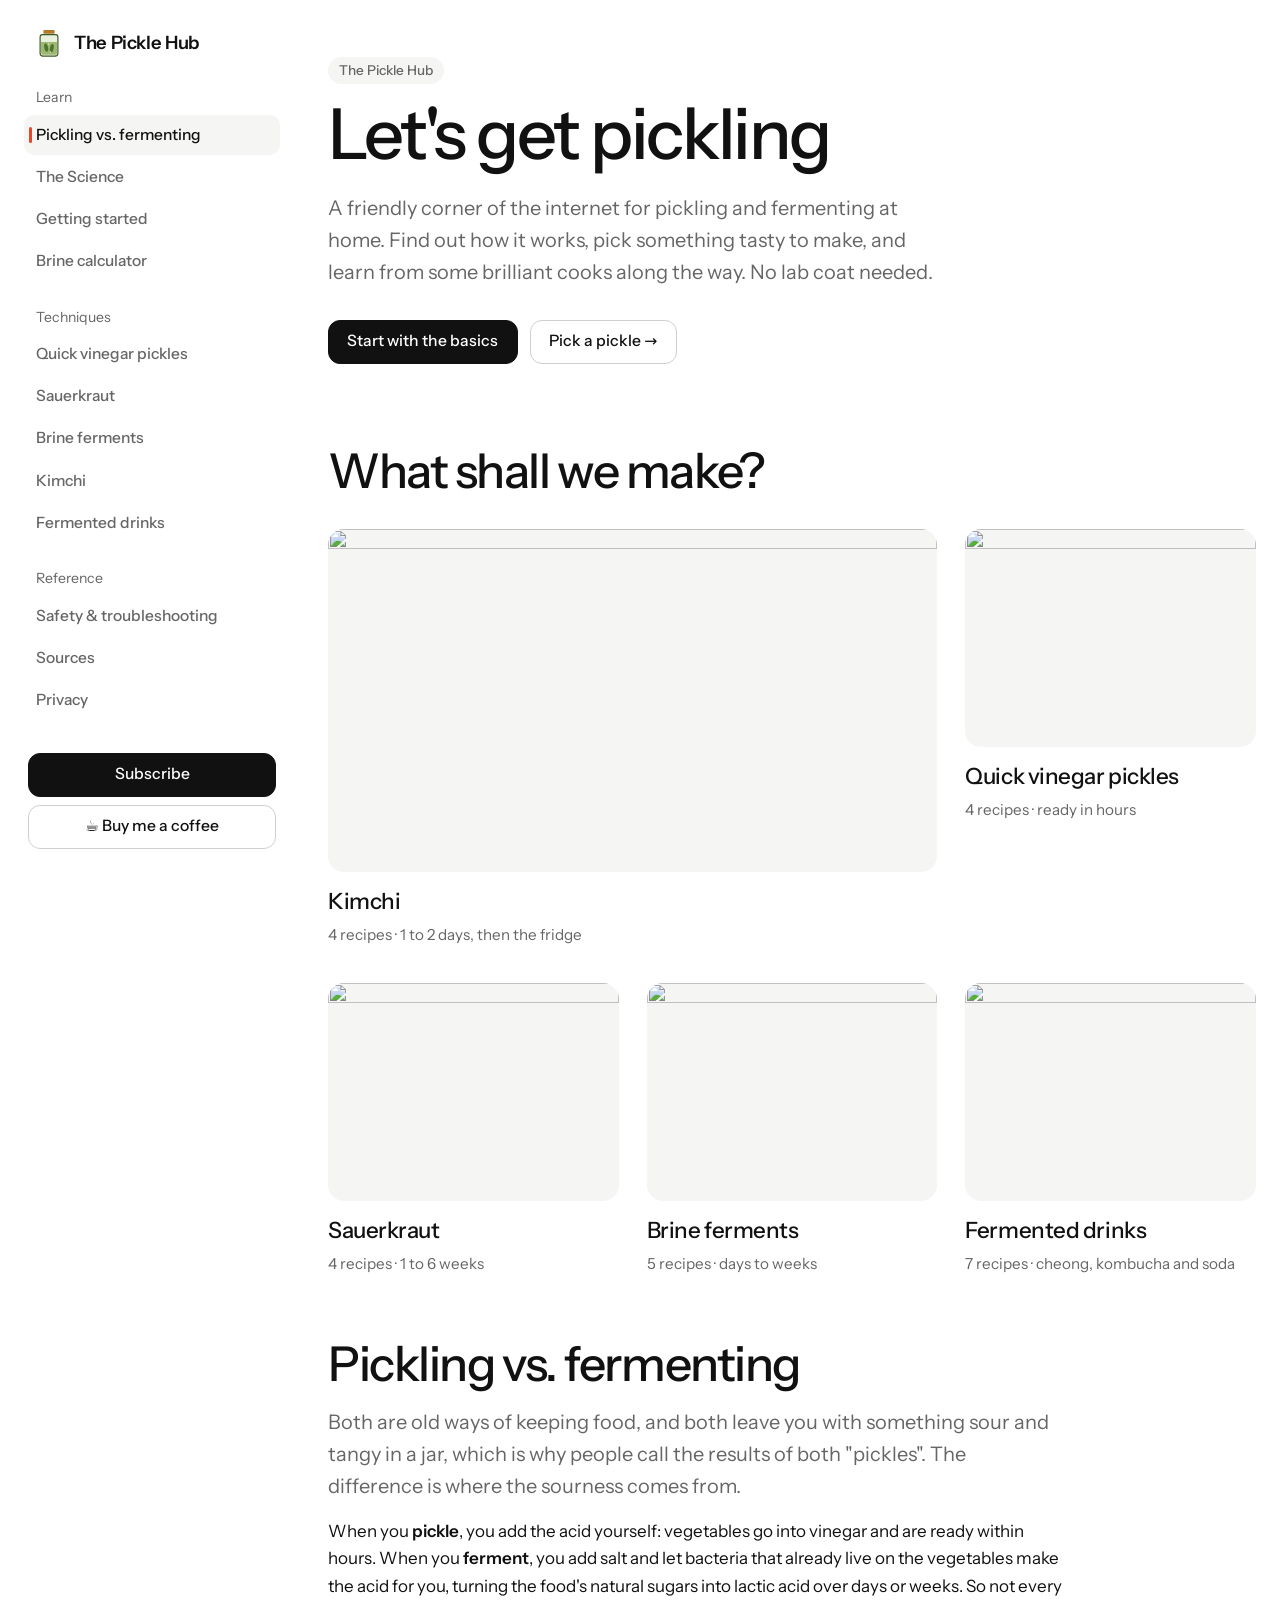
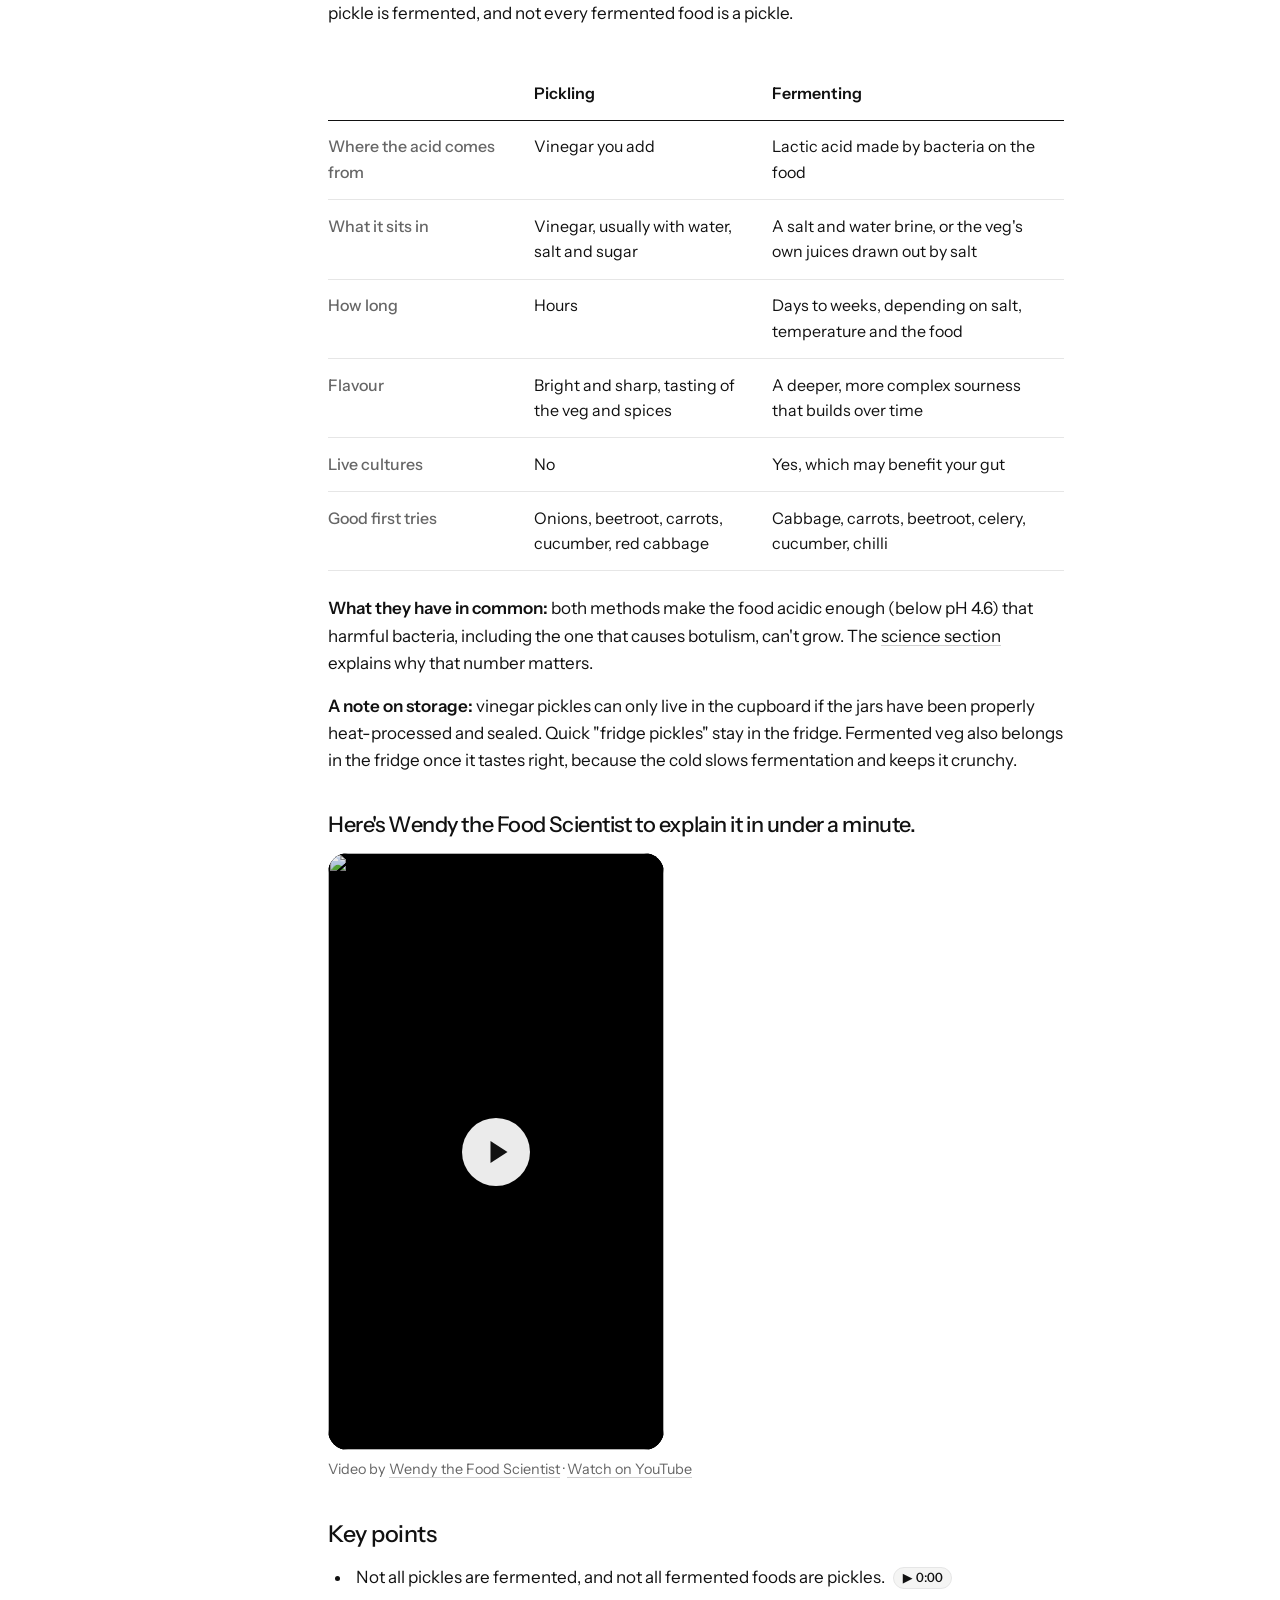
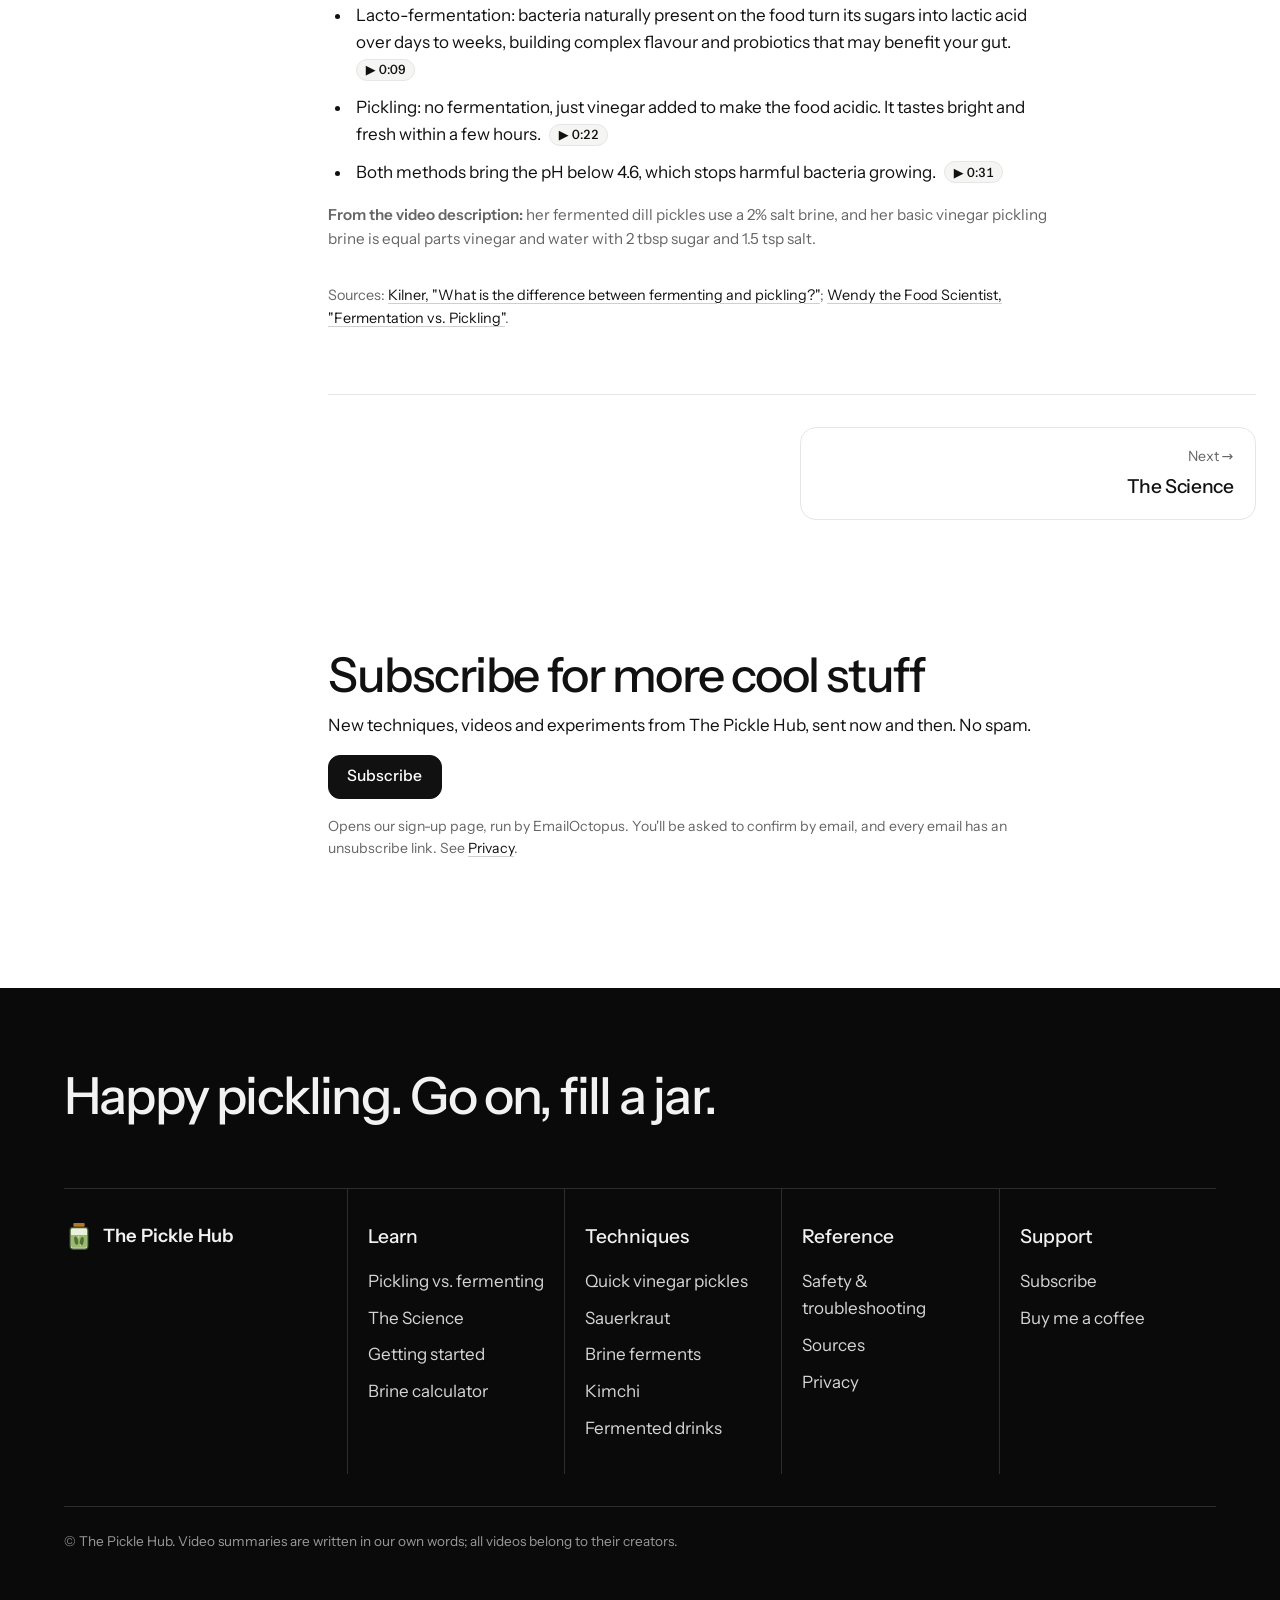
==== commit 06b17f72: "Friendlier, more playful copy on the home page and footer" ====
--- a/docs/index.html
+++ b/docs/index.html
@@ -6,7 +6,7 @@
   <meta name="viewport" content="width=device-width, initial-scale=1">
   <meta name="referrer" content="strict-origin-when-cross-origin">
   <title>The Pickle Hub</title>
-  <meta name="description" content="A friendly, well-sourced guide to pickling and fermentation at home: the science, the methods, a brine calculator and hand-picked videos.">
+  <meta name="description" content="A friendly guide to pickling and fermenting at home: how it works, recipes to try, a brine calculator and handy videos from brilliant cooks.">
   <link rel="icon" href="assets/img/jar.svg" type="image/svg+xml">
   <link rel="preload" href="assets/fonts/instrument-sans-latin-wght-normal.woff2" as="font" type="font/woff2" crossorigin>
   <link rel="stylesheet" href="assets/css/style.css">
@@ -63,15 +63,15 @@
       <header id="top" class="hero">
         <div class="hero__text">
           <p class="tag">The Pickle Hub</p>
-          <h1>How to pickle and ferment at home, explained properly</h1>
-          <p class="hero__lede">The science, tested methods, a brine calculator and hand-picked videos from cooks who know what they're doing.</p>
+          <h1>Let's get pickling</h1>
+          <p class="hero__lede">A friendly corner of the internet for pickling and fermenting at home. Find out how it works, pick something tasty to make, and learn from some brilliant cooks along the way. No lab coat needed.</p>
           <div class="hero__actions">
             <a class="btn btn--dark" href="#intro">Start with the basics</a>
-            <a class="btn btn--outline" href="#explore">Browse techniques →</a>
+            <a class="btn btn--outline" href="#explore">Pick a pickle →</a>
           </div>
         </div>
         <section class="explore" id="explore" aria-labelledby="explore-title">
-          <h2 id="explore-title">Explore techniques</h2>
+          <h2 id="explore-title">What shall we make?</h2>
           <div class="cards">
             <a class="card" href="#kimchi">
               <img class="card__img" src="https://i.ytimg.com/vi/eTucCw1w6Ak/hq720.jpg" alt="" loading="lazy" width="1280" height="720">
@@ -417,7 +417,7 @@
       <!-- ===================== GETTING STARTED ===================== -->
       <section id="getting-started" class="section">
         <h2>Getting started</h2>
-        <p class="lede">You don't need special kit or experience: a clean jar, the right salt, some vegetables and a bit of patience will do. The best first project is a single, simple one, like sauerkraut.</p>
+        <p class="lede">You don't need special kit or experience: a clean jar, the right salt, some vegetables and a bit of patience will do. A great first project is a single, simple one, like sauerkraut.</p>
 
         <h3>Two ways to ferment veg</h3>
         <p><strong>Dry salting</strong> is for vegetables that give up their own juice, such as cabbage, carrots, beetroot, radishes and onions. You sprinkle salt over them, massage it in and pack them down until they're sitting in their own brine. <strong>Brining</strong> is for whole or chunky vegetables that won't make enough liquid, such as cucumbers, green beans, cauliflower, peppers and garlic. You pour salty water over them instead.</p>
@@ -584,7 +584,7 @@
       <section id="drinks" class="section technique">
         <p class="eyebrow">Technique</p>
         <h2>Fermented drinks</h2>
-        <p class="lede">From sweet fruit syrups to properly fizzy sodas. Pick a type below: <strong>cheong</strong> (Korean fruit syrups made with sugar), <strong>kombucha</strong> (fermented sweet tea) or <strong>soda</strong> (ginger bug sodas, tepache and fruit kvass).</p>
+        <p class="lede">From sweet fruit syrups to fun, fizzy sodas. Pick a type below: <strong>cheong</strong> (Korean fruit syrups made with sugar), <strong>kombucha</strong> (fermented sweet tea) or <strong>soda</strong> (ginger bug sodas, tepache and fruit kvass).</p>
         <div class="tip"><strong>Good to know:</strong> fizzy drinks build up pressure. Use bottles made for fermenting, leave space at the top, open them once a day to let the gas out, and chill them once they're fizzy enough.</div>
         <div class="switcher" data-technique="drinks">
           <noscript><p class="placeholder">Turn on JavaScript to browse the videos and methods for this technique.</p></noscript>
@@ -709,7 +709,7 @@
   </div>
 
   <footer class="footer">
-    <p class="footer__statement">Fermentation, explained properly.</p>
+    <p class="footer__statement">Happy pickling. Go on, fill a jar.</p>
     <div class="footer__cols">
       <div class="footer__brand"><img class="mark" src="assets/img/jar.svg" alt="" width="30" height="30"><span>The Pickle Hub</span></div>
       <div>
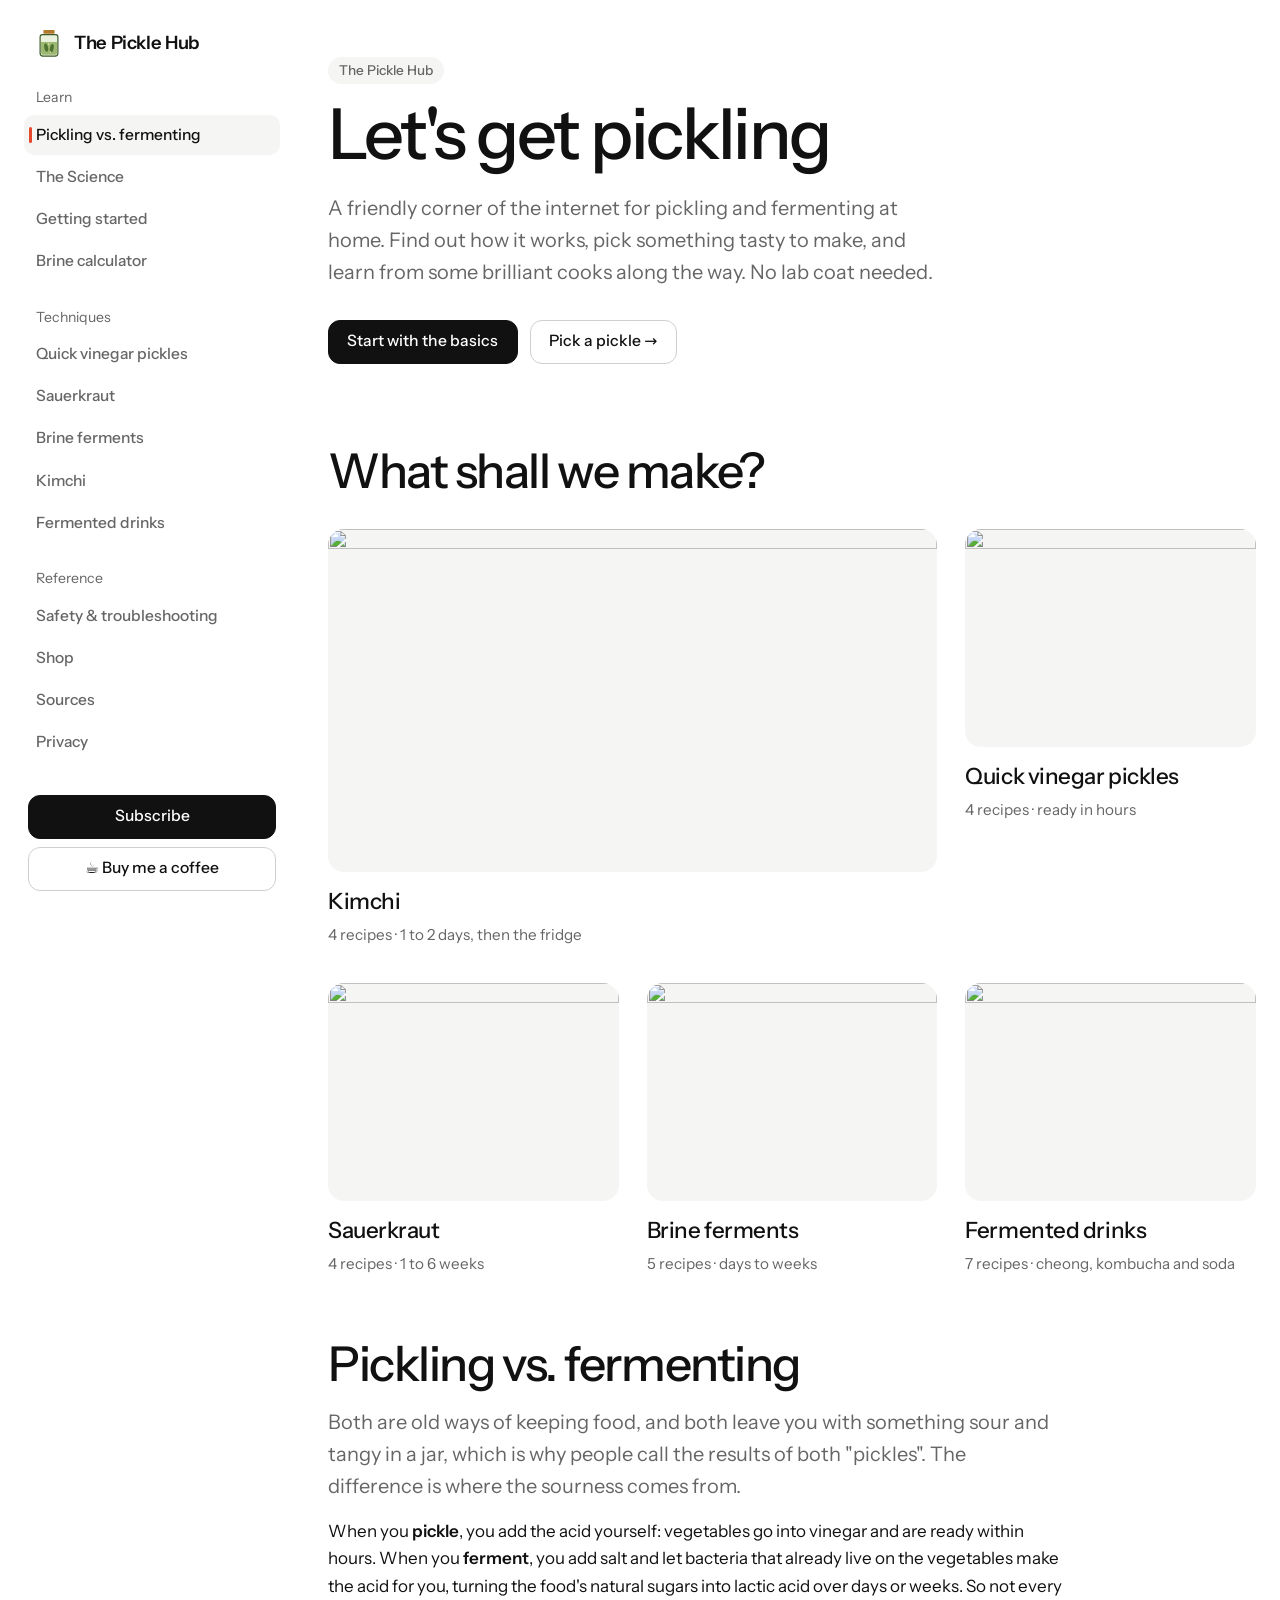
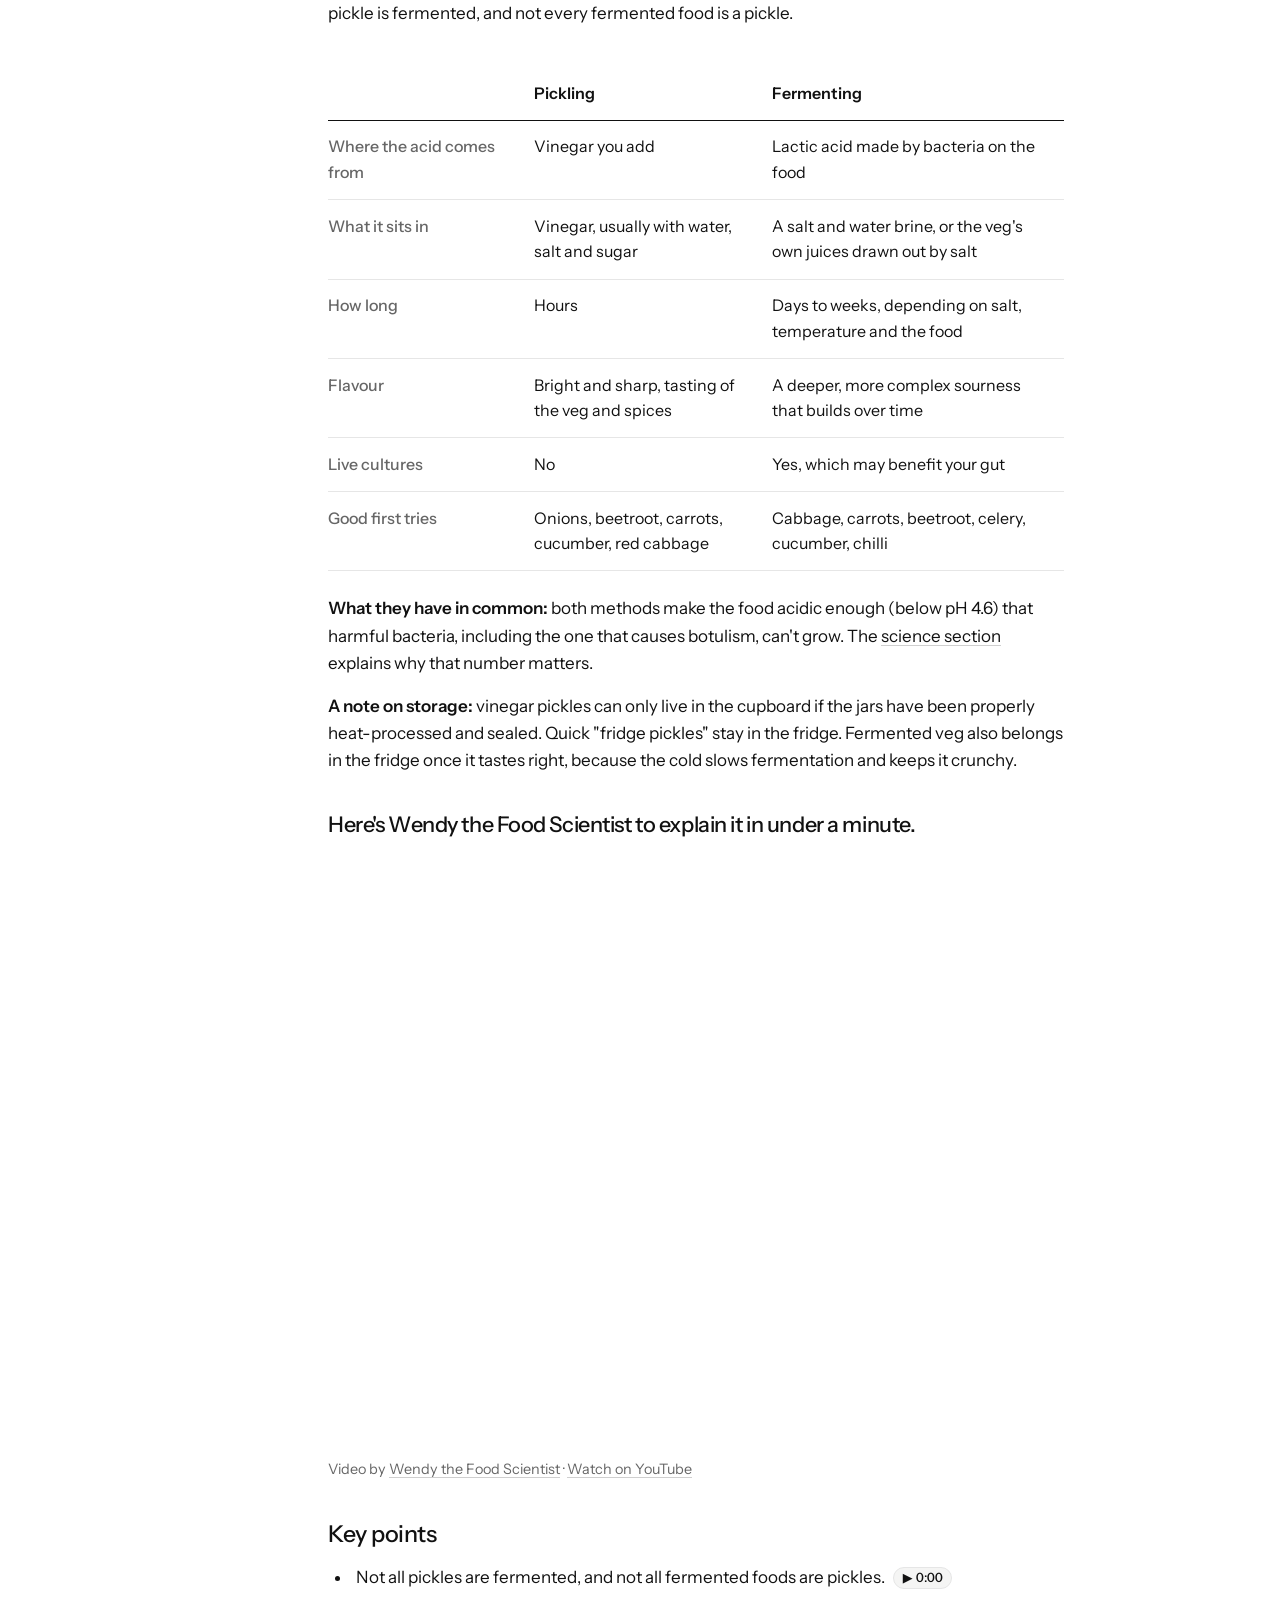
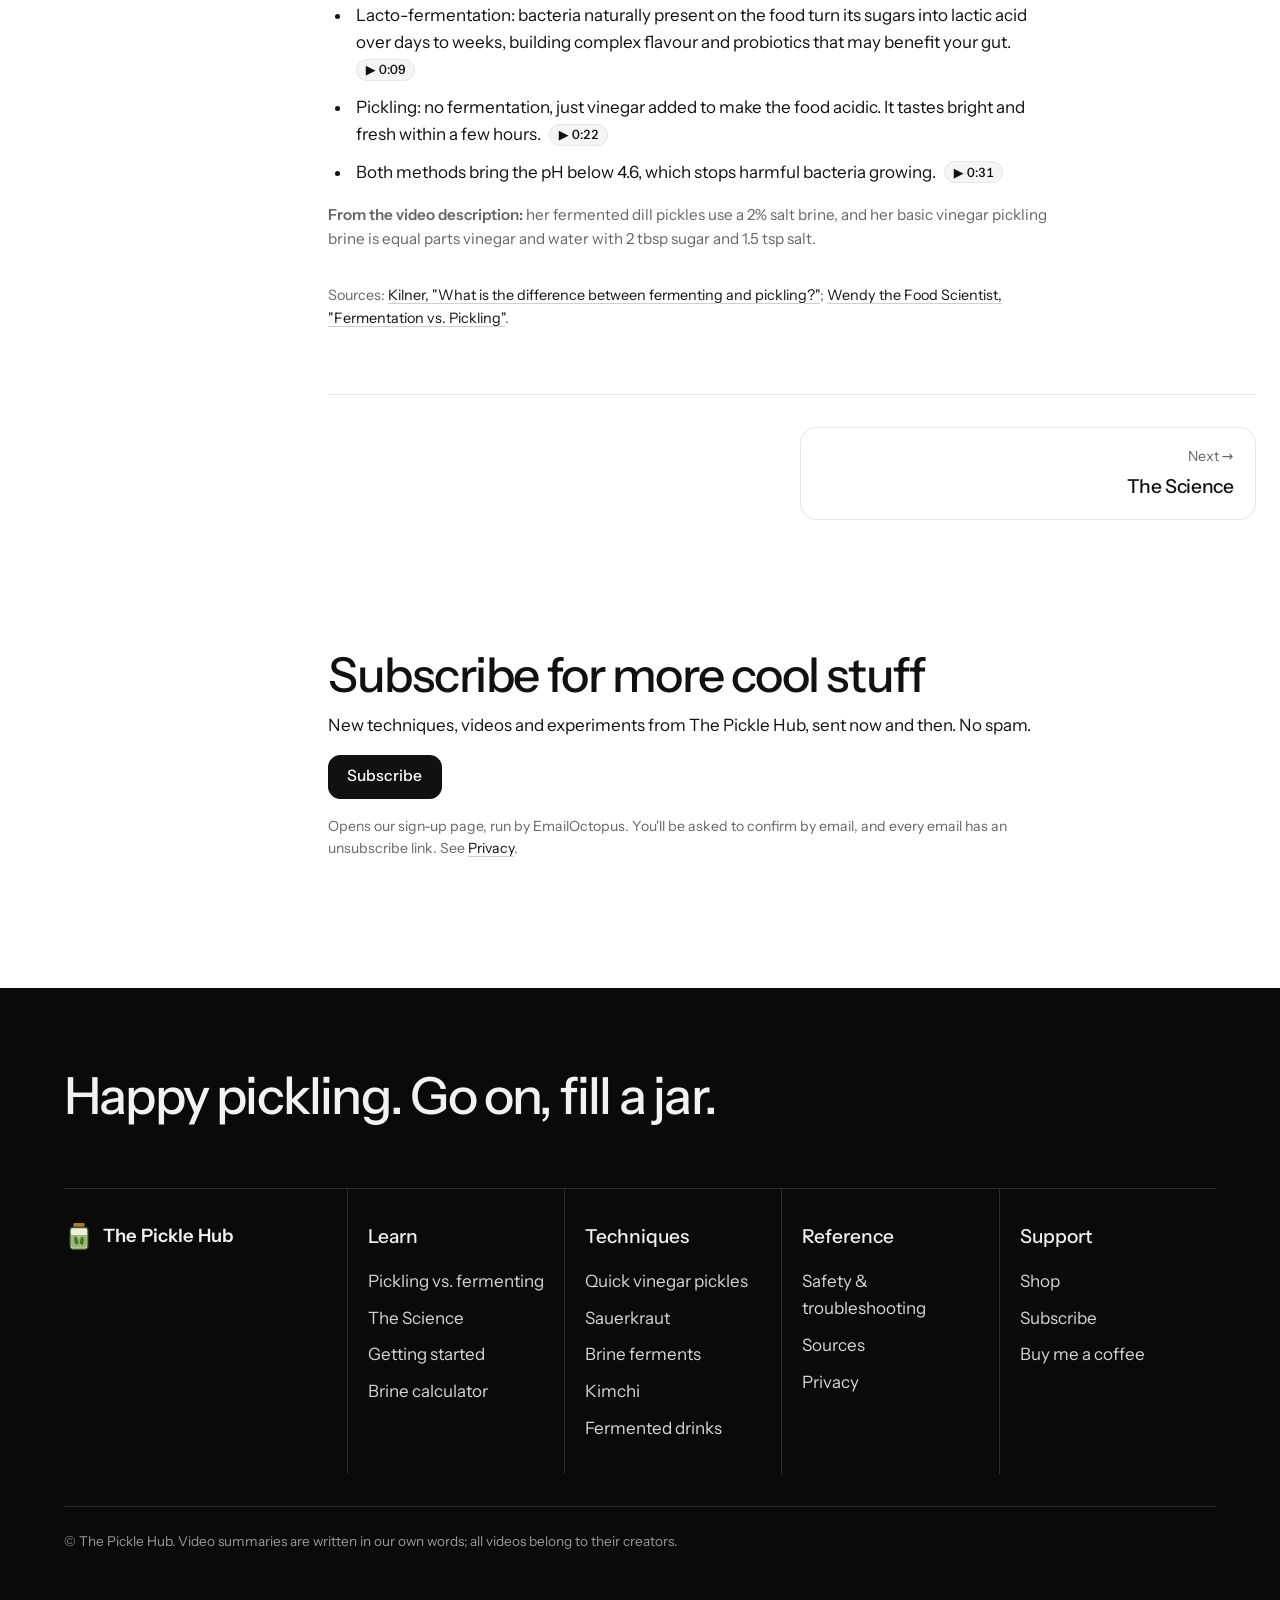
==== commit f2db01bd: "Security review fixes, stress-test fixes and a Shop section Tighten the sign-up page's script rules," ====
--- a/docs/index.html
+++ b/docs/index.html
@@ -10,6 +10,8 @@
   <link rel="icon" href="assets/img/jar.svg" type="image/svg+xml">
   <link rel="preload" href="assets/fonts/instrument-sans-latin-wght-normal.woff2" as="font" type="font/woff2" crossorigin>
   <link rel="stylesheet" href="assets/css/style.css">
+  <noscript><link rel="stylesheet" href="assets/css/noscript.css"></noscript>
+  <script src="assets/js/guard.js"></script>
   <script src="assets/js/router.js" defer></script>
   <script src="assets/js/main.js" defer></script>
   <script src="assets/js/sources.js" defer></script>
@@ -50,6 +52,7 @@
     <p class="sheet__group">Reference</p>
     <ul>
       <li><a data-page href="#safety">Safety &amp; troubleshooting</a></li>
+      <li><a data-page href="#shop">Shop</a></li>
       <li><a data-page href="#sources">Sources</a></li>
       <li><a data-page href="#privacy">Privacy</a></li>
     </ul>
@@ -74,27 +77,27 @@
           <h2 id="explore-title">What shall we make?</h2>
           <div class="cards">
             <a class="card" href="#kimchi">
-              <img class="card__img" src="https://i.ytimg.com/vi/eTucCw1w6Ak/hq720.jpg" alt="" loading="lazy" width="1280" height="720">
+              <img class="card__img" src="https://i.ytimg.com/vi/eTucCw1w6Ak/hq720.jpg" alt="" loading="lazy" referrerpolicy="no-referrer" width="1280" height="720">
               <span class="card__title">Kimchi</span>
               <span class="card__meta">4 recipes · 1 to 2 days, then the fridge</span>
             </a>
             <a class="card" href="#quick-pickles">
-              <img class="card__img is-short" src="https://i.ytimg.com/vi/ZhEQPrGi68E/oar2.jpg" alt="" loading="lazy" width="1080" height="1920">
+              <img class="card__img is-short" src="https://i.ytimg.com/vi/ZhEQPrGi68E/oar2.jpg" alt="" loading="lazy" referrerpolicy="no-referrer" width="1080" height="1920">
               <span class="card__title">Quick vinegar pickles</span>
               <span class="card__meta">4 recipes · ready in hours</span>
             </a>
             <a class="card" href="#sauerkraut">
-              <img class="card__img is-short" src="https://i.ytimg.com/vi/BV_q-3aXX4w/oar2.jpg" alt="" loading="lazy" width="1080" height="1920">
+              <img class="card__img is-short" src="https://i.ytimg.com/vi/BV_q-3aXX4w/oar2.jpg" alt="" loading="lazy" referrerpolicy="no-referrer" width="1080" height="1920">
               <span class="card__title">Sauerkraut</span>
               <span class="card__meta">4 recipes · 1 to 6 weeks</span>
             </a>
             <a class="card" href="#brine-ferments">
-              <img class="card__img" src="https://i.ytimg.com/vi/Jg5LSeVleDU/hq720.jpg" alt="" loading="lazy" width="1280" height="720">
+              <img class="card__img" src="https://i.ytimg.com/vi/Jg5LSeVleDU/hq720.jpg" alt="" loading="lazy" referrerpolicy="no-referrer" width="1280" height="720">
               <span class="card__title">Brine ferments</span>
               <span class="card__meta">5 recipes · days to weeks</span>
             </a>
             <a class="card" href="#drinks">
-              <img class="card__img" src="https://i.ytimg.com/vi/JNcoYLVFCKg/hq720.jpg" alt="" loading="lazy" width="1280" height="720">
+              <img class="card__img" src="https://i.ytimg.com/vi/JNcoYLVFCKg/hq720.jpg" alt="" loading="lazy" referrerpolicy="no-referrer" width="1280" height="720">
               <span class="card__title">Fermented drinks</span>
               <span class="card__meta">7 recipes · cheong, kombucha and soda</span>
             </a>
@@ -128,7 +131,9 @@
 
         <p><strong>A note on storage:</strong> vinegar pickles can only live in the cupboard if the jars have been properly heat-processed and sealed. Quick "fridge pickles" stay in the fridge. Fermented veg also belongs in the fridge once it tastes right, because the cold slows fermentation and keeps it crunchy.</p>
 
-        <div class="switcher" data-technique="intro"></div>
+        <div class="switcher" data-technique="intro">
+          <noscript><p class="placeholder">Turn on JavaScript to watch the video here.</p></noscript>
+        </div>
 
         <p class="cite">Sources: <a href="https://www.kilnerjar.co.uk/blog/what-is-the-difference-between-fermenting-and-pickling" rel="noopener">Kilner, "What is the difference between fermenting and pickling?"</a>; <a href="https://www.youtube.com/watch?v=HQCS--L9OhM" rel="noopener">Wendy the Food Scientist, "Fermentation vs. Pickling"</a>.</p>
       </section>
@@ -409,7 +414,9 @@
 
         <h3>Why eat fermented food?</h3>
         <p>Fermenting doesn't just preserve food. Live ferments carry the bacteria that made them, and there's growing evidence that eating them regularly is good for your gut.</p>
-        <div class="switcher" data-technique="science"></div>
+        <div class="switcher" data-technique="science">
+          <noscript><p class="placeholder">Turn on JavaScript to watch the video here.</p></noscript>
+        </div>
 
         <p class="cite">Sources: <a href="https://www.britannica.com/topic/food-preservation/Fungi" rel="noopener">Britannica, "Food preservation: Fungi" and "Control of microbial contamination"</a>; <a href="https://www.kilnerjar.co.uk/blog/what-is-the-difference-between-fermenting-and-pickling" rel="noopener">Kilner</a>; <a href="https://www.youtube.com/watch?v=HQCS--L9OhM" rel="noopener">Wendy the Food Scientist</a>; <a href="https://doi.org/10.1016/j.cell.2021.06.019" rel="noopener">Wastyk et al., "Gut-microbiota-targeted diets modulate human immune status", Cell (2021)</a>.</p>
       </section>
@@ -444,6 +451,7 @@
             </tbody>
           </table>
         </div>
+        <p>The brine strengths above are a percentage of the water alone, so in the <a href="#calculator">brine calculator</a> enter just the water's weight. For a dry-salted ferment, enter the weight of the veg.</p>
 
         <h3>Where to keep it</h3>
         <p>Find a spot out of direct sunlight, away from the oven, radiators and outside walls, where the temperature stays steady and you'll remember to check it every day. Temperature sets the pace:</p>
@@ -498,18 +506,18 @@
             </div>
             <label class="calc__input">
               <span class="visually-hidden">Brine strength in percent</span>
-              <input id="calc-pct" type="number" inputmode="decimal" min="0" max="30" step="0.1" value="2">
+              <input id="calc-pct" type="text" inputmode="decimal" maxlength="32" autocomplete="off" spellcheck="false" value="2">
               <span class="calc__suffix">%</span>
             </label>
           </fieldset>
 
           <fieldset class="calc__field">
             <legend>Total weight</legend>
-            <p class="calc__help">Everything going in the jar: veg, aromatics and water.</p>
+            <p class="calc__help">Everything going in the jar: veg, aromatics and water. If your recipe gives the brine as a percentage of the water only, enter just the water's weight.</p>
             <div class="calc__row">
               <label class="calc__input calc__input--grow">
                 <span class="visually-hidden">Total weight</span>
-                <input id="calc-weight" type="number" inputmode="decimal" min="0" step="any" placeholder="e.g. 1000">
+                <input id="calc-weight" type="text" inputmode="decimal" maxlength="32" autocomplete="off" spellcheck="false" placeholder="e.g. 1000">
               </label>
               <label>
                 <span class="visually-hidden">Unit</span>
@@ -655,6 +663,37 @@
         <p class="cite">Sources: National Center for Home Food Preservation on <a href="https://nchfp.uga.edu/how/ferment/general-information-on-fermenting/causes-and-possible-solutions-for-problems-with-fermented-pickles/" rel="noopener">problems with fermented pickles</a>, <a href="https://nchfp.uga.edu/how/ferment/general-information-on-fermenting/suitable-containers-covers-and-weights-for-fermenting-food/" rel="noopener">containers, covers and weights</a> and <a href="https://nchfp.uga.edu/how/ferment/sauerkraut" rel="noopener">sauerkraut</a>; <a href="https://thefermentguide.com/guides/how-to-ferment-at-home" rel="noopener">The Ferment Guide</a>; <a href="https://efda.co.uk/blog/fermenting-and-pickling-at-home-a-beginners-guide-to-living-flavour/" rel="noopener">Edinburgh Food &amp; Drink Academy</a>; <a href="https://revolutionfermentation.com/en/blogs/other/clean-sanitize-fermentation-equipment/" rel="noopener">Révolution Fermentation</a>; <a href="https://www.youtube.com/watch?v=Jg5LSeVleDU" rel="noopener">Ethan Chlebowski</a>.</p>
       </section>
 
+      <section id="shop" class="section">
+        <h2>Shop</h2>
+        <p>You don't need much kit to get going: a few good jars, something to keep the veg under the brine, and scales so your salt is spot on. Here are some good places to start.</p>
+        <p class="tip"><strong>About these links:</strong> they're Amazon affiliate links. If you buy something through one, The Pickle Hub gets a small commission and you pay the same price. As an Amazon Associate I earn from qualifying purchases.</p>
+
+        <ul class="shop">
+          <li class="shop__item">
+            <span class="tag">Jars</span>
+            <h3>Kilner jars</h3>
+            <p>The classic for ferments and fridge pickles. Clip-top jars can let a little gas escape as a ferment bubbles, and screw-top ones are easy to open for a daily taste. Get a few sizes: a 1 litre jar holds a small cabbage's worth of sauerkraut.</p>
+            <a class="btn btn--dark" href="https://link.amazon/B0itZXUEe" target="_blank" rel="sponsored noopener">Browse Kilner jars on Amazon ↗</a>
+            <span class="shop__ad">Affiliate link</span>
+          </li>
+          <li class="shop__item">
+            <span class="tag">Fermenting kit</span>
+            <h3>Kilner fermenting accessories</h3>
+            <p>Airlock lids, glass weights, funnels and more. If you only add one thing, make it a weight: anything poking up above the brine is where mould gets started (see <a href="#safety">Safety &amp; troubleshooting</a>).</p>
+            <a class="btn btn--dark" href="https://link.amazon/B0f7UuaFN" target="_blank" rel="sponsored noopener">Browse Kilner accessories on Amazon ↗</a>
+            <span class="shop__ad">Affiliate link</span>
+          </li>
+          <li class="shop__item">
+            <span class="tag">Scales</span>
+            <h3>Salter Arc digital kitchen scale</h3>
+            <p>Salt is the one thing worth getting exactly right, and spoonfuls vary a lot. This one weighs in grams, takes up to 3 kg, and can reset to zero with the jar already on it, which makes the <a href="#calculator">brine calculator</a> a breeze.</p>
+            <a class="btn btn--dark" href="https://link.amazon/B09PXMzmj" target="_blank" rel="sponsored noopener">See the scale on Amazon ↗</a>
+            <span class="shop__ad">Affiliate link</span>
+          </li>
+        </ul>
+        <p class="cite">Prices and stock are set by Amazon and can change.</p>
+      </section>
+
       <section id="sources" class="section">
         <h2>Sources</h2>
         <h3>Written</h3>
@@ -691,6 +730,9 @@
         <h3>Hosting and videos</h3>
         <p>This site is hosted on GitHub Pages, which logs visitors' IP addresses for security. Video thumbnails load from YouTube (Google), which receives your IP address. Videos themselves only load when you choose one or press play, and YouTube may then store data in your browser. This site sets no cookies of its own and uses no analytics.</p>
 
+        <h3>Shop links</h3>
+        <p>The links in the <a href="#shop">Shop</a> are Amazon affiliate links. Nothing loads from Amazon until you click one. If you do, Amazon can see you came from The Pickle Hub and may set cookies, under <a href="https://www.amazon.co.uk/gp/help/customer/display.html?nodeId=GX7NJQ4ZB8MHFRNJ" rel="noopener">Amazon's Privacy Notice</a>. If you buy something, I get a small commission. Amazon only tells me which products sold, never who bought them.</p>
+
         <h3>Your rights</h3>
         <p>You can ask to see, correct or delete your details, to limit or object to how they're used, or for a copy to take elsewhere, by contacting me. If you're unhappy with how your data has been handled, you can complain to the <a href="https://ico.org.uk/make-a-complaint/" rel="noopener">Information Commissioner's Office</a>.</p>
       </section>
@@ -742,6 +784,7 @@
       <div>
         <p class="footer__head">Support</p>
         <ul>
+          <li><a href="#shop">Shop</a></li>
           <li><a href="subscribe.html">Subscribe</a></li>
           <li><a href="https://buymeacoffee.com/tamirkarp" target="_blank" rel="noopener">Buy me a coffee</a></li>
         </ul>
--- a/docs/assets/css/style.css
+++ b/docs/assets/css/style.css
@@ -204,6 +204,13 @@
   padding: 1rem 1.25rem; border: 1px dashed var(--border-strong); border-radius: var(--radius);
   color: var(--muted); background: transparent;
 }
+/* Shop: text-only cards (Amazon's rules don't allow copying product photos) */
+.shop { list-style: none; margin: 1.5rem 0 0; padding: 0; display: grid; grid-template-columns: repeat(auto-fill, minmax(16rem, 1fr)); gap: 1rem; }
+.shop__item { display: flex; flex-direction: column; align-items: flex-start; gap: .6rem; padding: 1.35rem; border: 1px solid var(--border); border-radius: var(--radius); }
+.shop__item h3 { margin: 0; }
+.shop__item p { margin: 0 0 .4rem; }
+.shop__item .btn { margin-top: auto; }
+.shop__ad { font-size: .82rem; color: var(--muted); }
 .tip { margin: 1.5rem 0; padding: 1.1rem 1.35rem; border-radius: var(--radius); background: var(--surface-2); }
 .cite { margin-top: 2rem; font-size: .9rem; color: var(--muted); }
 .kit { padding-left: 1.25rem; display: grid; gap: .45rem; }
@@ -526,7 +533,8 @@
     background: var(--surface); border-radius: 22px 22px 0 0; box-shadow: 0 -10px 30px rgb(0 0 0 / .2);
     transform: translateY(105%); visibility: hidden; transition: transform .25s ease-out, visibility .25s;
   }
-  .sheet.is-open { transform: none; visibility: visible; }
+  .sheet.is-open { transform: none; visibility: visible; transition: transform .25s ease-out, visibility 0s; } /* visible at once, so focus can move in */
+  html.sheet-open { overflow: hidden; }
   .sheet__brand { display: none; }
   .sheet__group { margin: 1rem 0 .3rem; }
   .sheet__brand + .sheet__group, .sheet > .sheet__group:first-of-type { margin-top: 0; }
--- a/docs/assets/css/noscript.css
+++ b/docs/assets/css/noscript.css
@@ -0,0 +1,8 @@
+/* Loaded only when JavaScript is off: on phones the menu button can't open the sheet, so show the contents list in place. */
+@media (max-width: 900px) {
+  .nav__menu { display: none; }
+  .sheet {
+    position: static; transform: none; visibility: visible; max-height: none;
+    margin: 0 1rem 2rem; border-radius: 22px; box-shadow: none; border: 1px solid var(--border);
+  }
+}
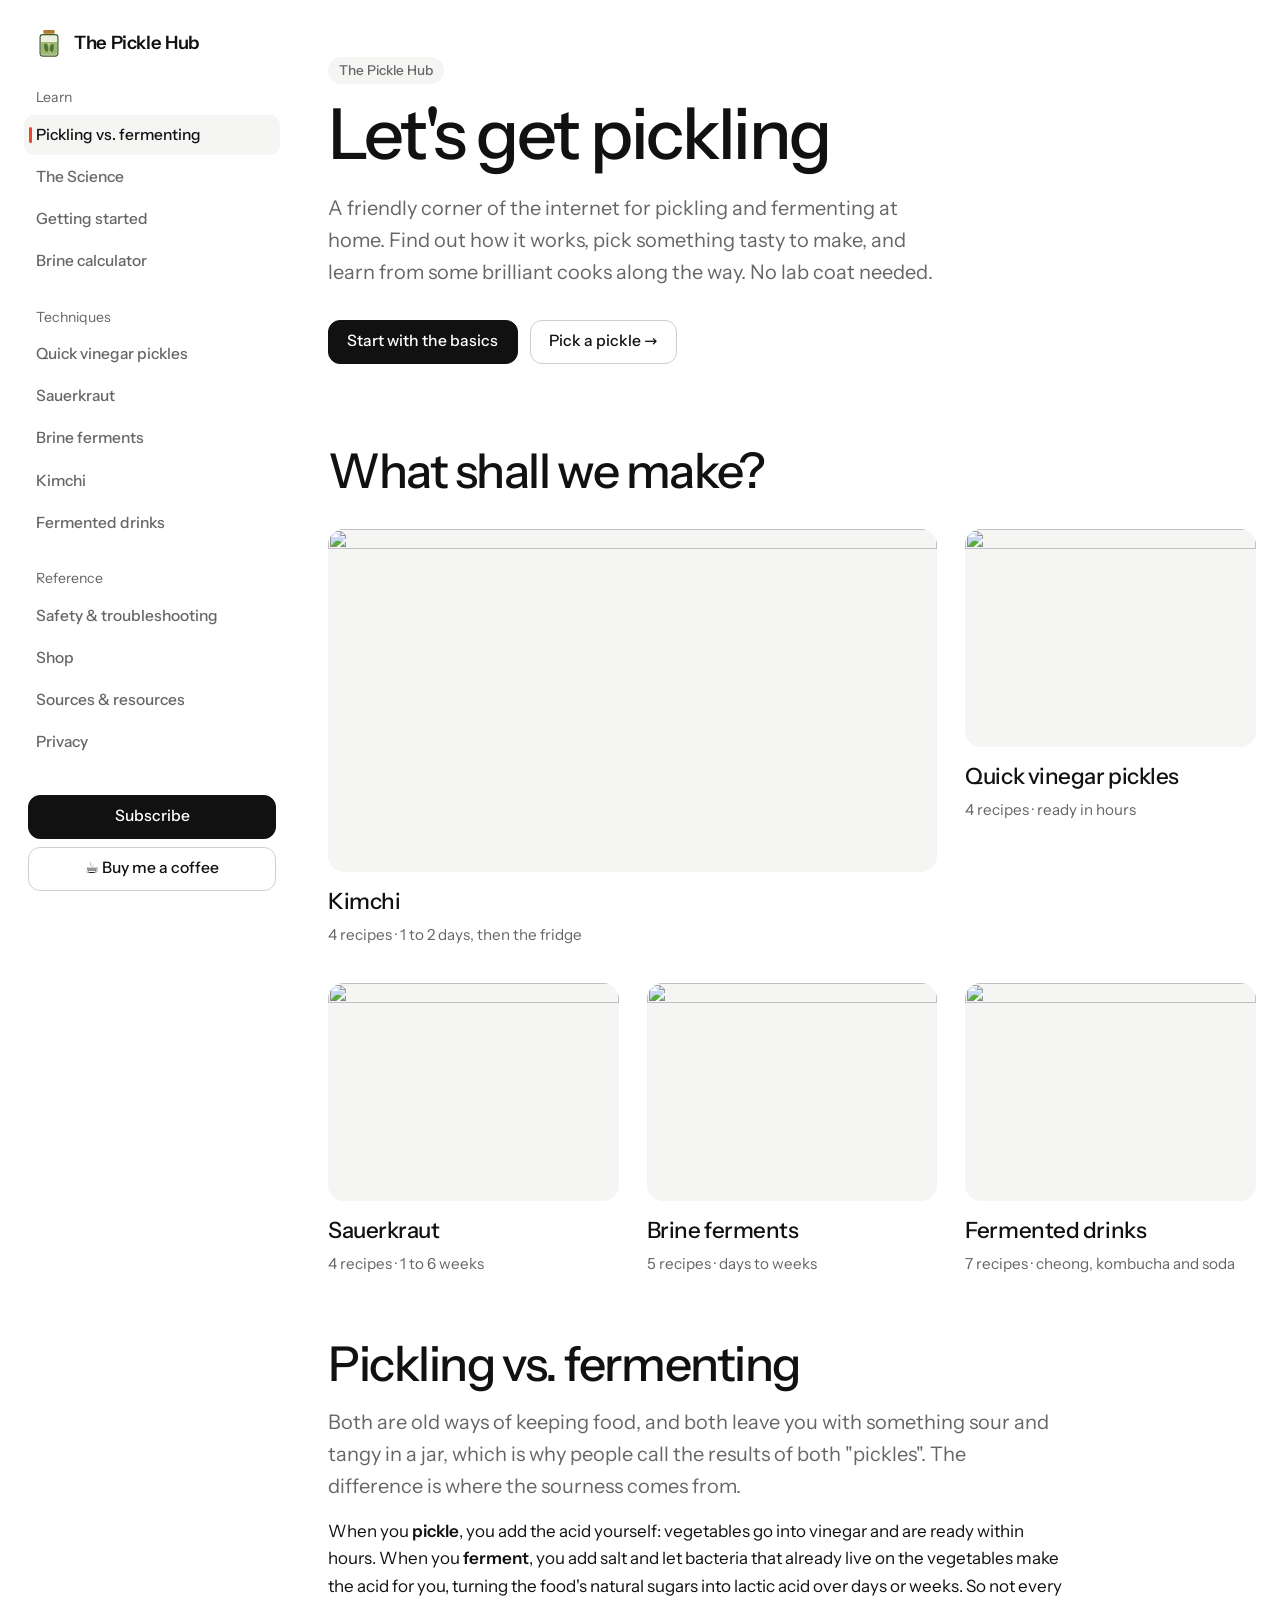
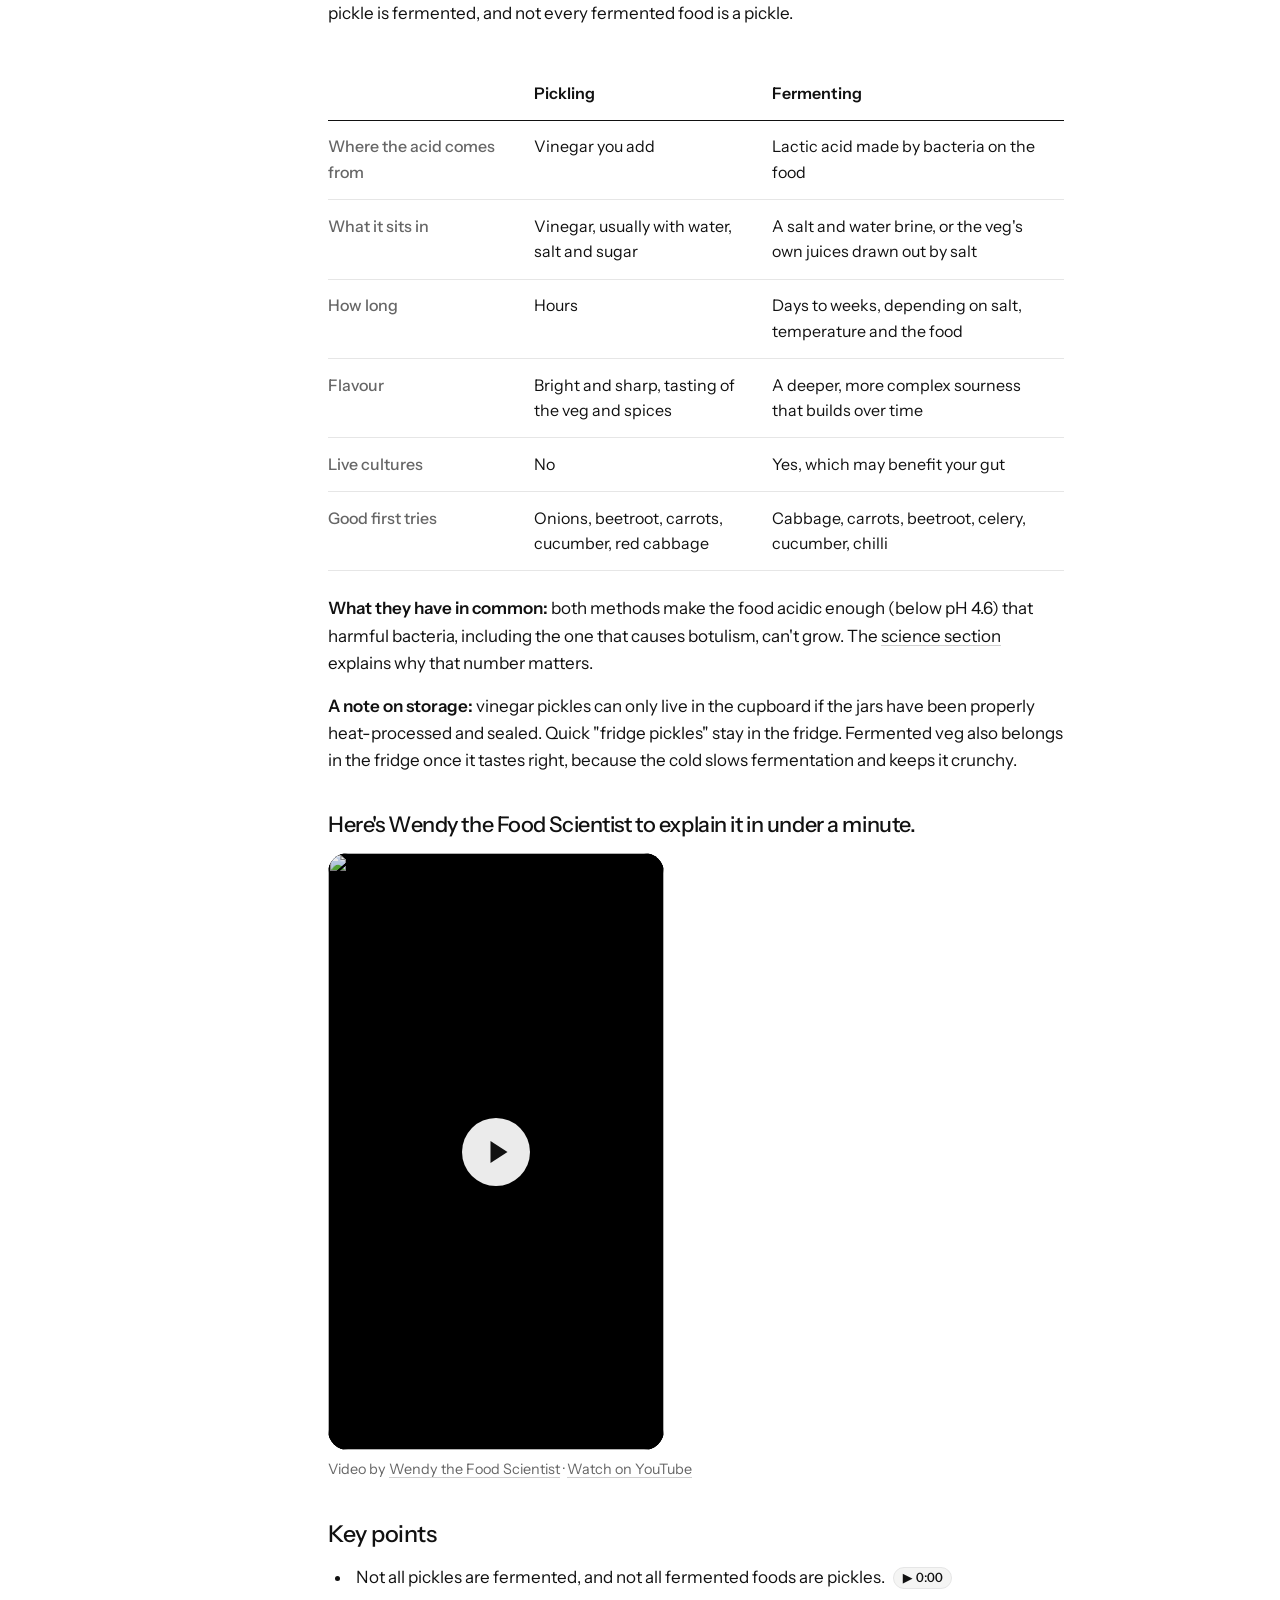
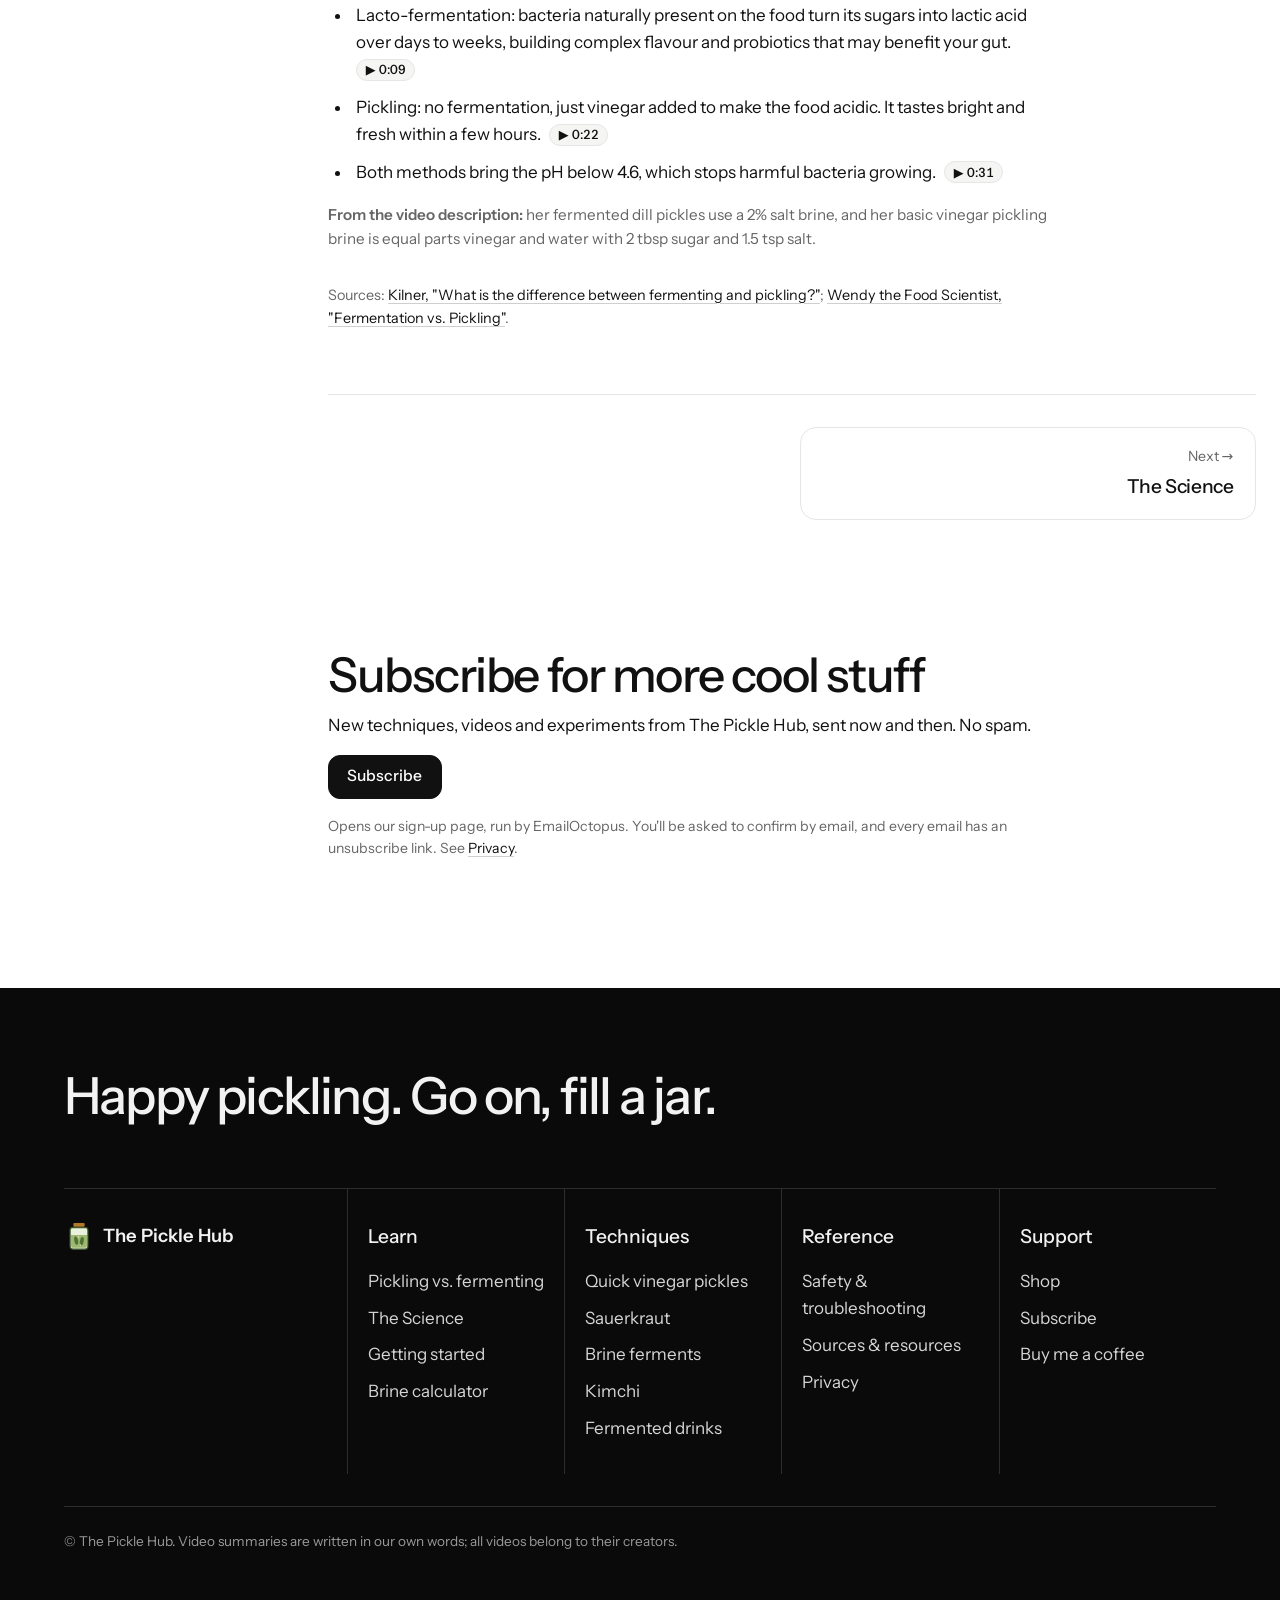
==== commit db811922: "Add free resources to Sources, fill Privacy gaps, use permanent channel links The Sources page gains" ====
--- a/docs/index.html
+++ b/docs/index.html
@@ -53,7 +53,7 @@
     <ul>
       <li><a data-page href="#safety">Safety &amp; troubleshooting</a></li>
       <li><a data-page href="#shop">Shop</a></li>
-      <li><a data-page href="#sources">Sources</a></li>
+      <li><a data-page href="#sources">Sources &amp; resources</a></li>
       <li><a data-page href="#privacy">Privacy</a></li>
     </ul>
     <div class="sheet__actions">
@@ -695,8 +695,38 @@
       </section>
 
       <section id="sources" class="section">
-        <h2>Sources</h2>
-        <h3>Written</h3>
+        <h2>Sources &amp; resources</h2>
+        <p>Want to go further? Here are some of the best free guides and recipes we've found. None of them need a subscription.</p>
+
+        <h3>Food safety guides</h3>
+        <ul>
+          <li><a href="https://nchfp.uga.edu/how/ferment" rel="noopener">Fermenting</a> and <a href="https://nchfp.uga.edu/how/pickle" rel="noopener">Pickling</a>. National Center for Home Food Preservation (University of Georgia). Tested, research-backed methods and the place to check when you're unsure.</li>
+          <li><a href="https://nchfp.uga.edu/how/ferment/dill-pickles" rel="noopener">Fermented dill pickles</a> and <a href="https://nchfp.uga.edu/how/ferment/sauerkraut" rel="noopener">Sauerkraut</a>. National Center for Home Food Preservation. Step-by-step tested recipes.</li>
+          <li><a href="https://nchfp.uga.edu/resources/category/usda-guide" rel="noopener">USDA Complete Guide to Home Canning</a>. Free to download, if you ever want to store pickles in the cupboard rather than the fridge.</li>
+          <li><a href="https://hgic.clemson.edu/making-sauerkraut/" rel="noopener">Making sauerkraut</a>. Clemson University Home &amp; Garden Information Center. A clear fact sheet with troubleshooting.</li>
+        </ul>
+
+        <h3>Recipes to try</h3>
+        <ul>
+          <li><a href="https://www.maangchi.com/recipe/tongbaechu-kimchi" rel="noopener">Traditional napa cabbage kimchi</a>. Maangchi. The full whole-cabbage version, with lots of photos.</li>
+          <li><a href="https://www.rivercottage.net/recipes/sauerkraut" rel="noopener">Make your own sauerkraut</a>. River Cottage.</li>
+          <li><a href="https://www.seriouseats.com/homemade-fermented-sauerkraut-recipe" rel="noopener">Homemade sauerkraut</a>. Daniel Gritzer, Serious Eats. Good on the why behind each step.</li>
+          <li><a href="https://www.wildfermentation.com/making-sauerkraut-2/" rel="noopener">Making sauerkraut</a>. Sandor Katz, Wild Fermentation. From the author of the book Wild Fermentation.</li>
+          <li><a href="https://www.bbcgoodfood.com/recipes/kimchi" rel="noopener">Kimchi</a>, <a href="https://www.bbcgoodfood.com/recipes/pickled-onions" rel="noopener">pickled onions</a> and <a href="https://www.bbcgoodfood.com/recipes/quick-pickled-onions" rel="noopener">quick pickled red onions</a>. BBC Good Food.</li>
+          <li><a href="https://www.bbcgoodfood.com/health/healthy-food-guides/how-make-kombucha" rel="noopener">How to make kombucha</a>. BBC Good Food.</li>
+          <li><a href="https://aaronandclaire.com/" rel="noopener">Aaron and Claire</a>. Easy Korean home cooking, with plenty of kimchi.</li>
+          <li><a href="https://www.lovefoodhatewaste.com/" rel="noopener">Love Food Hate Waste</a>. Ideas for using up the veg that pickling and fermenting can save.</li>
+        </ul>
+
+        <h3>The science</h3>
+        <ul>
+          <li><a href="https://eatlac.ucdavis.edu/fermented-facts" rel="noopener">Fermented facts</a>. EATLAC, UC Davis. What lactic acid bacteria are and what they do.</li>
+          <li><a href="https://isappscience.org/resource/fermented-foods-as-a-dietary-source-of-live-organisms/" rel="noopener">Fermented foods as a dietary source of live organisms</a>. International Scientific Association for Probiotics and Prebiotics.</li>
+          <li><a href="https://med.stanford.edu/news/all-news/2021/07/fermented-food-diet-increases-microbiome-diversity-lowers-inflammation" rel="noopener">Fermented-food diet increases microbiome diversity, decreases inflammatory proteins</a>. Stanford Medicine. A plain-English write-up of the study below.</li>
+        </ul>
+
+        <h3>Where this site's information comes from</h3>
+        <h4>Written</h4>
         <ul>
           <li><a href="https://www.kilnerjar.co.uk/blog/what-is-the-difference-between-fermenting-and-pickling" rel="noopener">What is the difference between fermenting and pickling?</a> Kilner blog.</li>
           <li><a href="https://www.britannica.com/topic/food-preservation/Fungi" rel="noopener">Food preservation: spoilage mechanisms (Fungi)</a>. N. W. Desrosier and the editors of Encyclopaedia Britannica.</li>
@@ -709,7 +739,7 @@
           <li><a href="https://www.oddbox.co.uk/blog/whats-in-season-when-a-guide-to-uk-seasonal-eating" rel="noopener">What's in season when? A guide to UK seasonal eating</a>. Oddbox.</li>
           <li><a href="https://doi.org/10.1016/j.cell.2021.06.019" rel="noopener">Gut-microbiota-targeted diets modulate human immune status</a>. Wastyk, Sonnenburg et al., Cell (2021).</li>
         </ul>
-        <h3>Videos</h3>
+        <h4>Videos</h4>
         <ul>
           <li><a href="https://www.youtube.com/watch?v=HQCS--L9OhM" rel="noopener">Fermentation vs. Pickling: What's the Difference?</a> Wendy the Food Scientist.</li>
           <li><a href="https://www.youtube.com/watch?v=n0UaKEynlLc" rel="noopener">The Power of Fermented Foods</a>. Andrew Huberman (Huberman Lab), clip posted by Health Hive.</li>
@@ -719,7 +749,7 @@
 
       <section id="privacy" class="section">
         <h2>Privacy</h2>
-        <p>The Pickle Hub is run by Tamir, an individual in the UK, who is responsible for any personal data collected through this site. You can get in touch at <a href="mailto:picklehub@protonmail.com">picklehub@protonmail.com</a> or by replying to any Pickle Hub email.</p>
+        <p>The Pickle Hub is run by Tamir, an individual in the UK, who is responsible for any personal data collected through this site. You can get in touch at <a href="mailto:picklehub@protonmail.com">picklehub@protonmail.com</a> or by replying to any Pickle Hub email. That inbox is run by Proton (Proton AG, Switzerland), so emails you send are stored with them.</p>
 
         <h3>The newsletter</h3>
         <p>If you subscribe, I collect your email address and use it only to send Pickle Hub updates. I rely on your consent to do this, and you'll get an email asking you to confirm before you're added. Every email has an unsubscribe link, and you can withdraw your consent at any time.</p>
@@ -728,7 +758,11 @@
         <p>I keep your address until you unsubscribe. After that it's kept only as "unsubscribed", so you're never emailed again by mistake. If you don't confirm your sign-up, your address is deleted within 30 days. You must be 13 or over to subscribe.</p>
 
         <h3>Hosting and videos</h3>
-        <p>This site is hosted on GitHub Pages, which logs visitors' IP addresses for security. Video thumbnails load from YouTube (Google), which receives your IP address. Videos themselves only load when you choose one or press play, and YouTube may then store data in your browser. This site sets no cookies of its own and uses no analytics.</p>
+        <p>This site is hosted on GitHub Pages, which logs visitors' IP addresses for security. Video thumbnails load from YouTube (Google), which receives your IP address. Videos themselves only load when you choose one or press play, and YouTube may then store data in your browser. This site sets no cookies of its own and uses no analytics. The domain's address records are run by Cloudflare, which doesn't see your visit to the site itself.</p>
+        <p>GitHub and Google are based in the US, so this information may be handled there, under the UK-approved safeguards those companies use. I rely on my legitimate interest in running a working, secure website, and in showing which videos you can play, for this part.</p>
+
+        <h3>Buy me a coffee</h3>
+        <p>If you choose to support The Pickle Hub through <a href="https://buymeacoffee.com/privacy-policy" rel="noopener">Buy Me a Coffee</a>, they handle the payment and I receive the name, email address and message you give them. I use these only to say thank you and keep basic records, and I keep them for as long as the law requires for my accounts. Payment details go to Buy Me a Coffee and their payment provider, never to me.</p>
 
         <h3>Shop links</h3>
         <p>The links in the <a href="#shop">Shop</a> are Amazon affiliate links. Nothing loads from Amazon until you click one. If you do, Amazon can see you came from The Pickle Hub and may set cookies, under <a href="https://www.amazon.co.uk/gp/help/customer/display.html?nodeId=GX7NJQ4ZB8MHFRNJ" rel="noopener">Amazon's Privacy Notice</a>. If you buy something, I get a small commission. Amazon only tells me which products sold, never who bought them.</p>
@@ -777,7 +811,7 @@
         <p class="footer__head">Reference</p>
         <ul>
           <li><a href="#safety">Safety &amp; troubleshooting</a></li>
-          <li><a href="#sources">Sources</a></li>
+          <li><a href="#sources">Sources &amp; resources</a></li>
           <li><a href="#privacy">Privacy</a></li>
         </ul>
       </div>
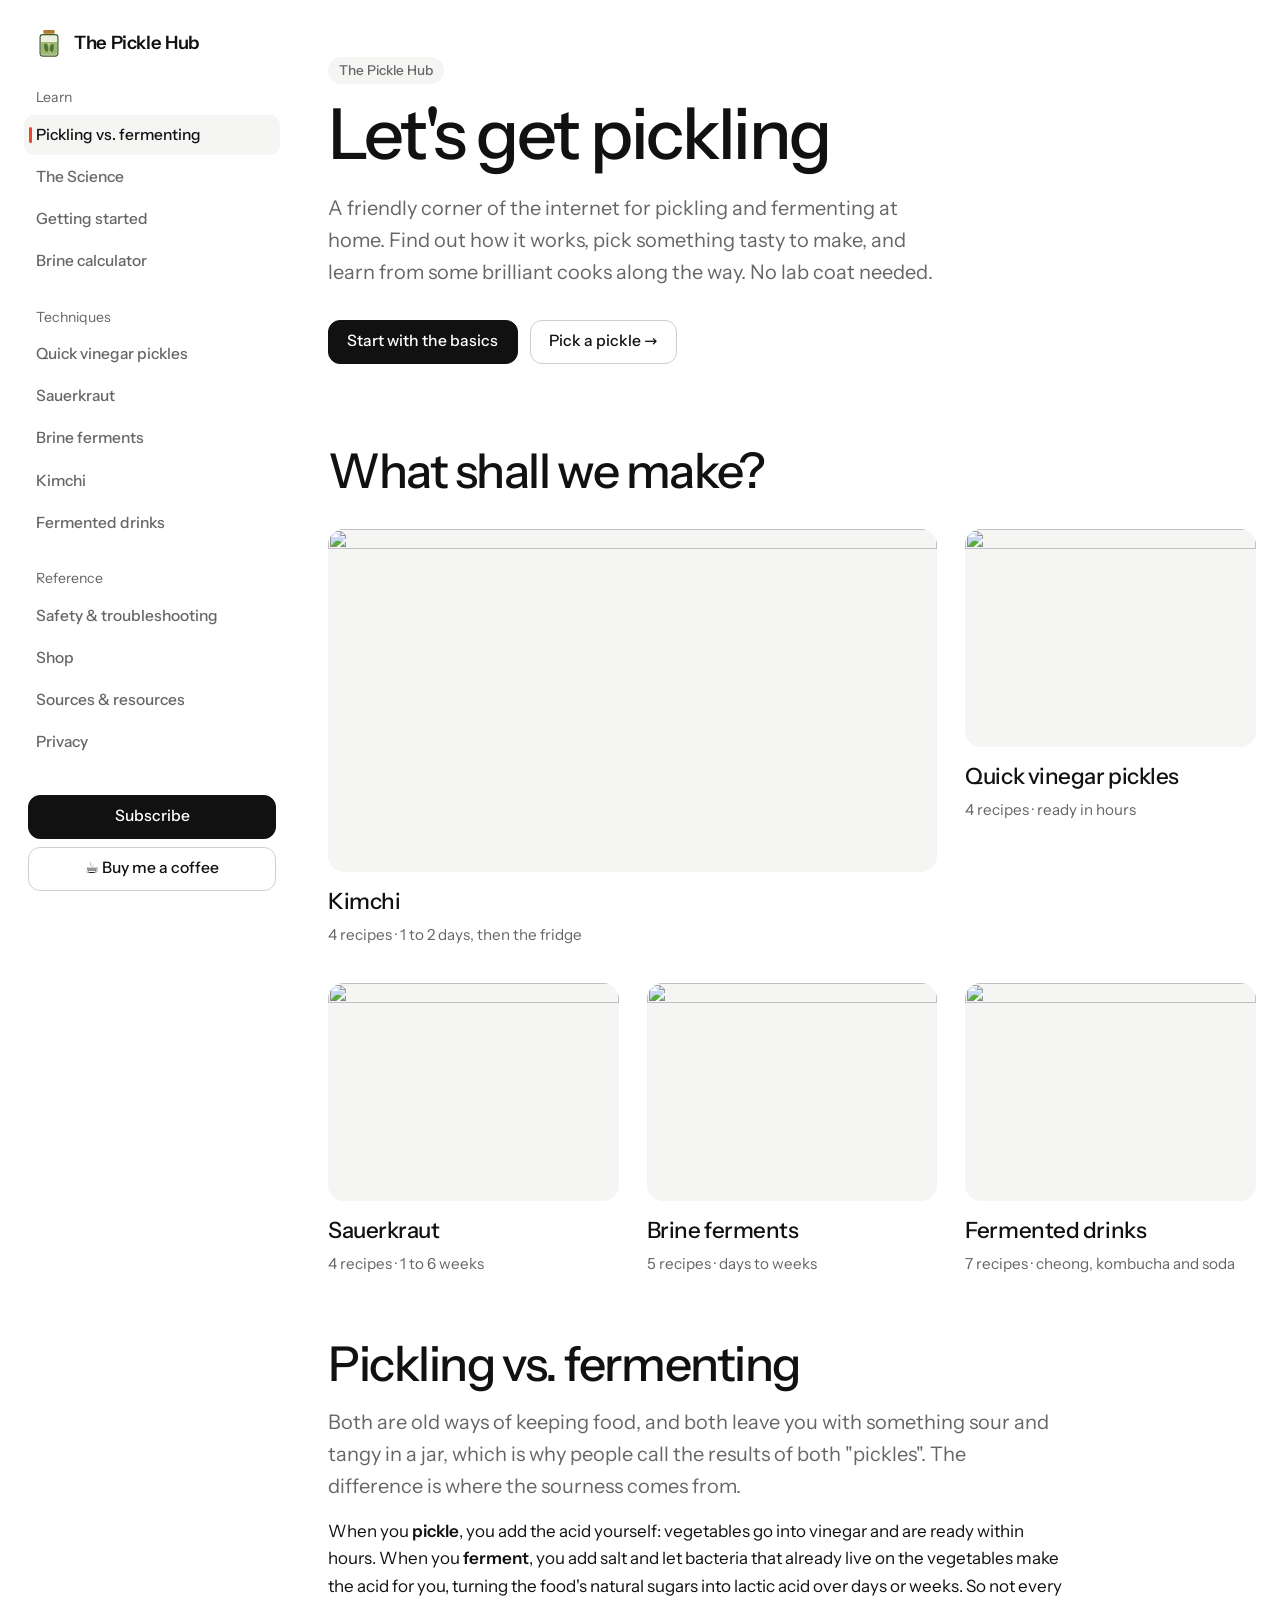
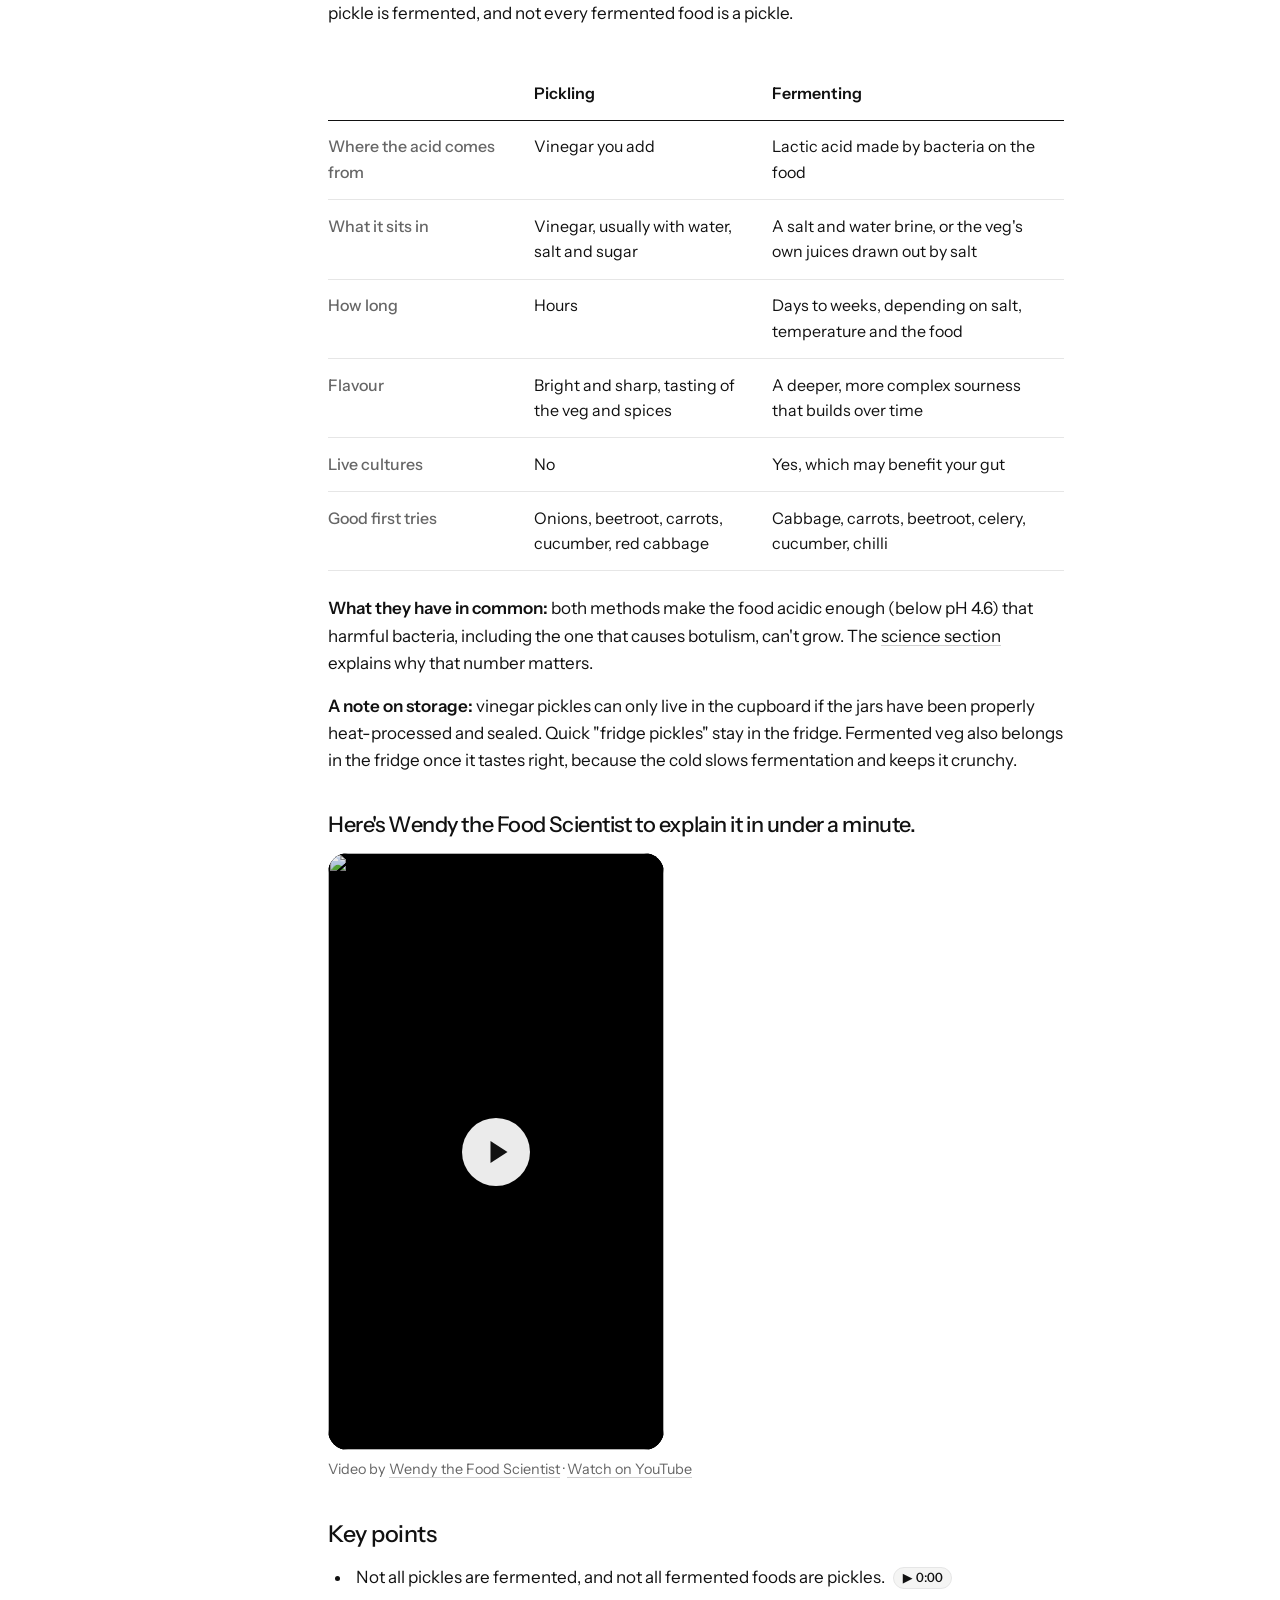
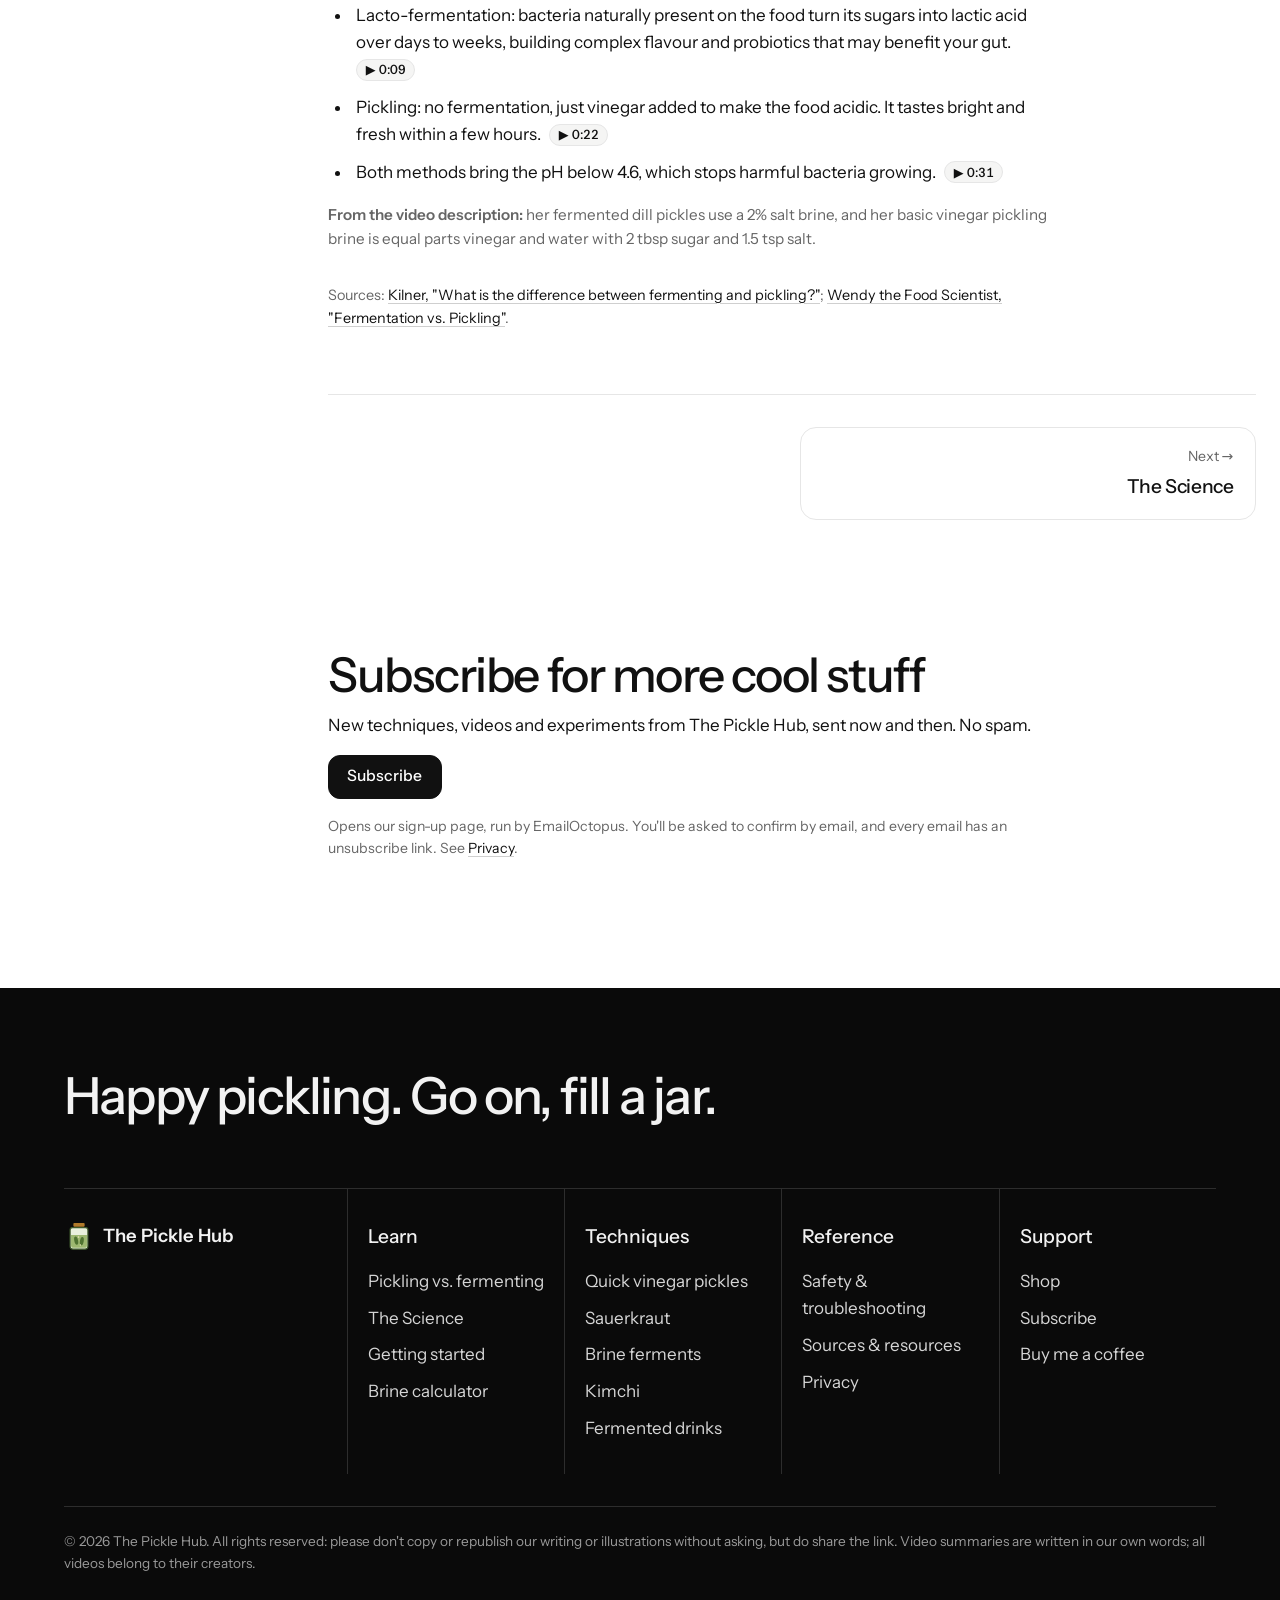
==== commit 66b0e179: "Add a copyright notice to the footer and repo" ====
--- a/docs/index.html
+++ b/docs/index.html
@@ -824,7 +824,7 @@
         </ul>
       </div>
     </div>
-    <p class="footer__small">© The Pickle Hub. Video summaries are written in our own words; all videos belong to their creators.</p>
+    <p class="footer__small">© 2026 The Pickle Hub. All rights reserved: please don't copy or republish our writing or illustrations without asking, but do share the link. Video summaries are written in our own words; all videos belong to their creators.</p>
   </footer>
 
   <div class="scrim" id="toc-scrim" hidden></div>
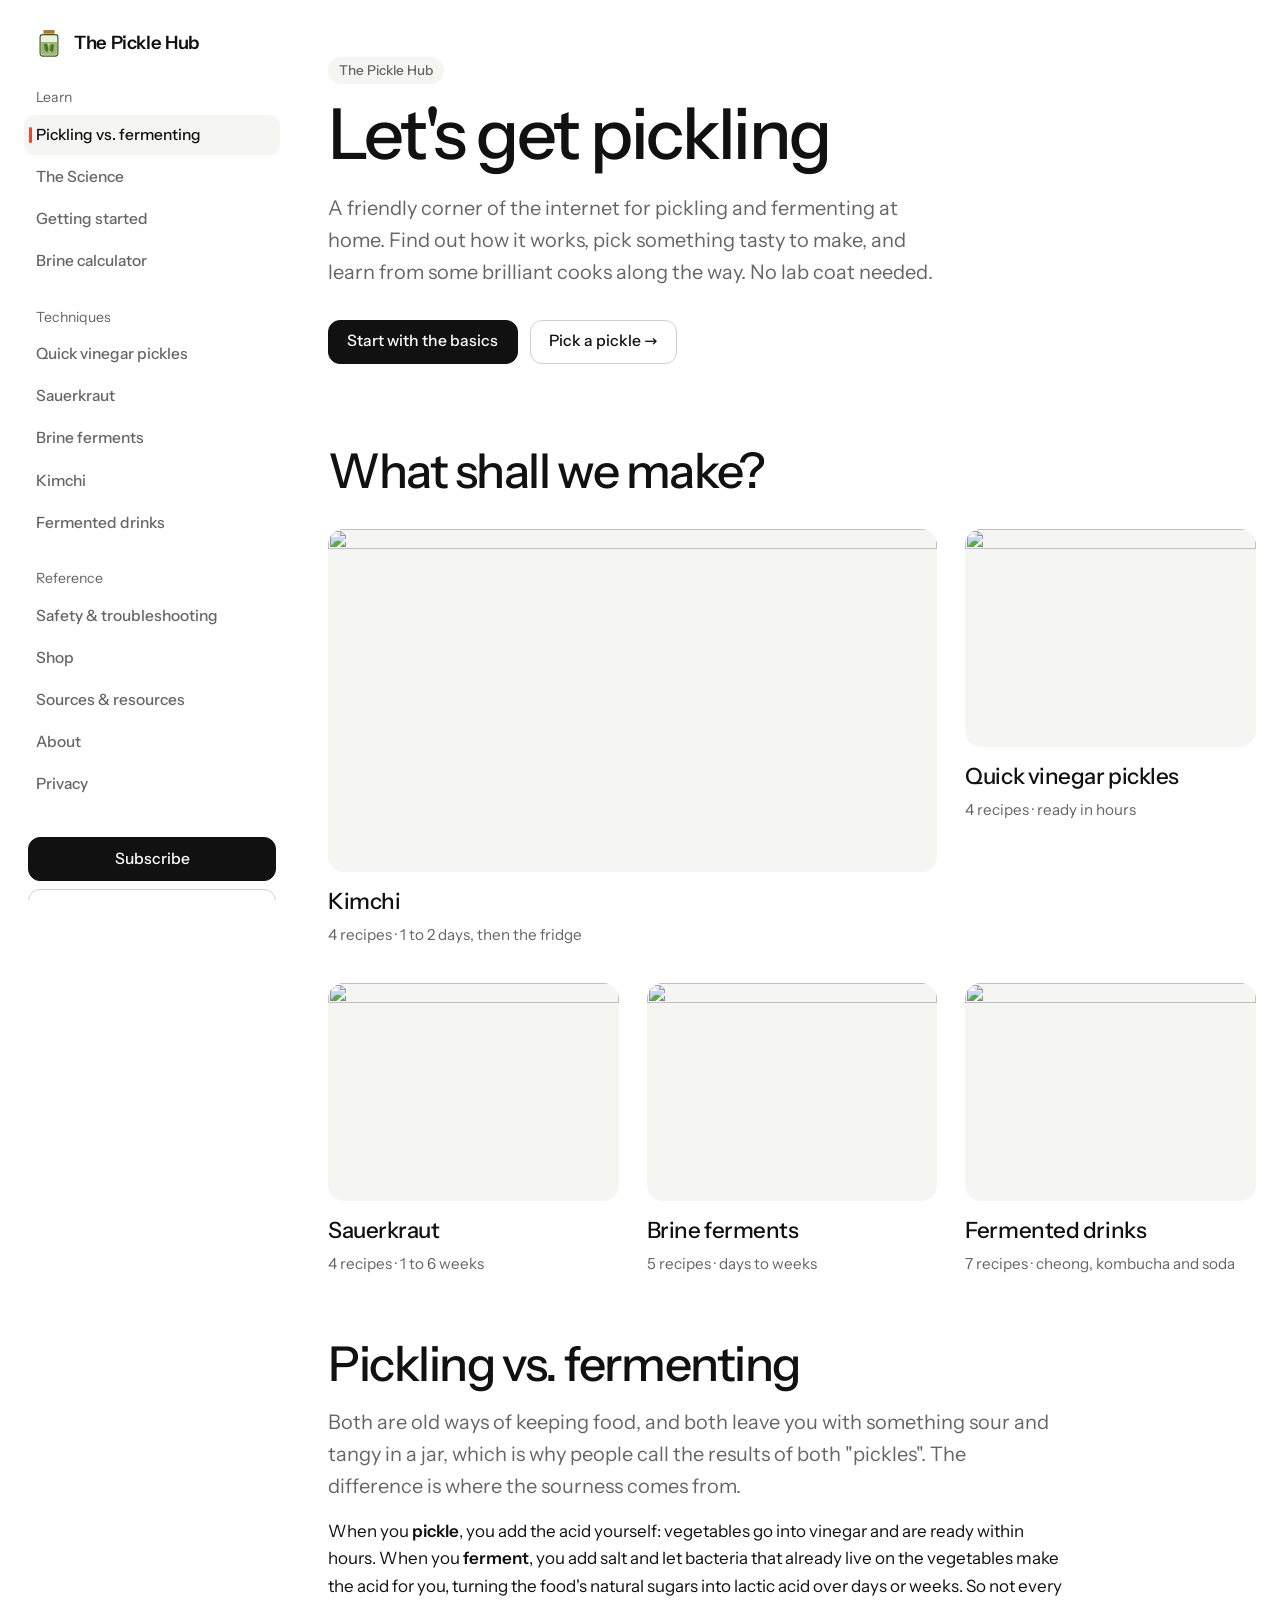
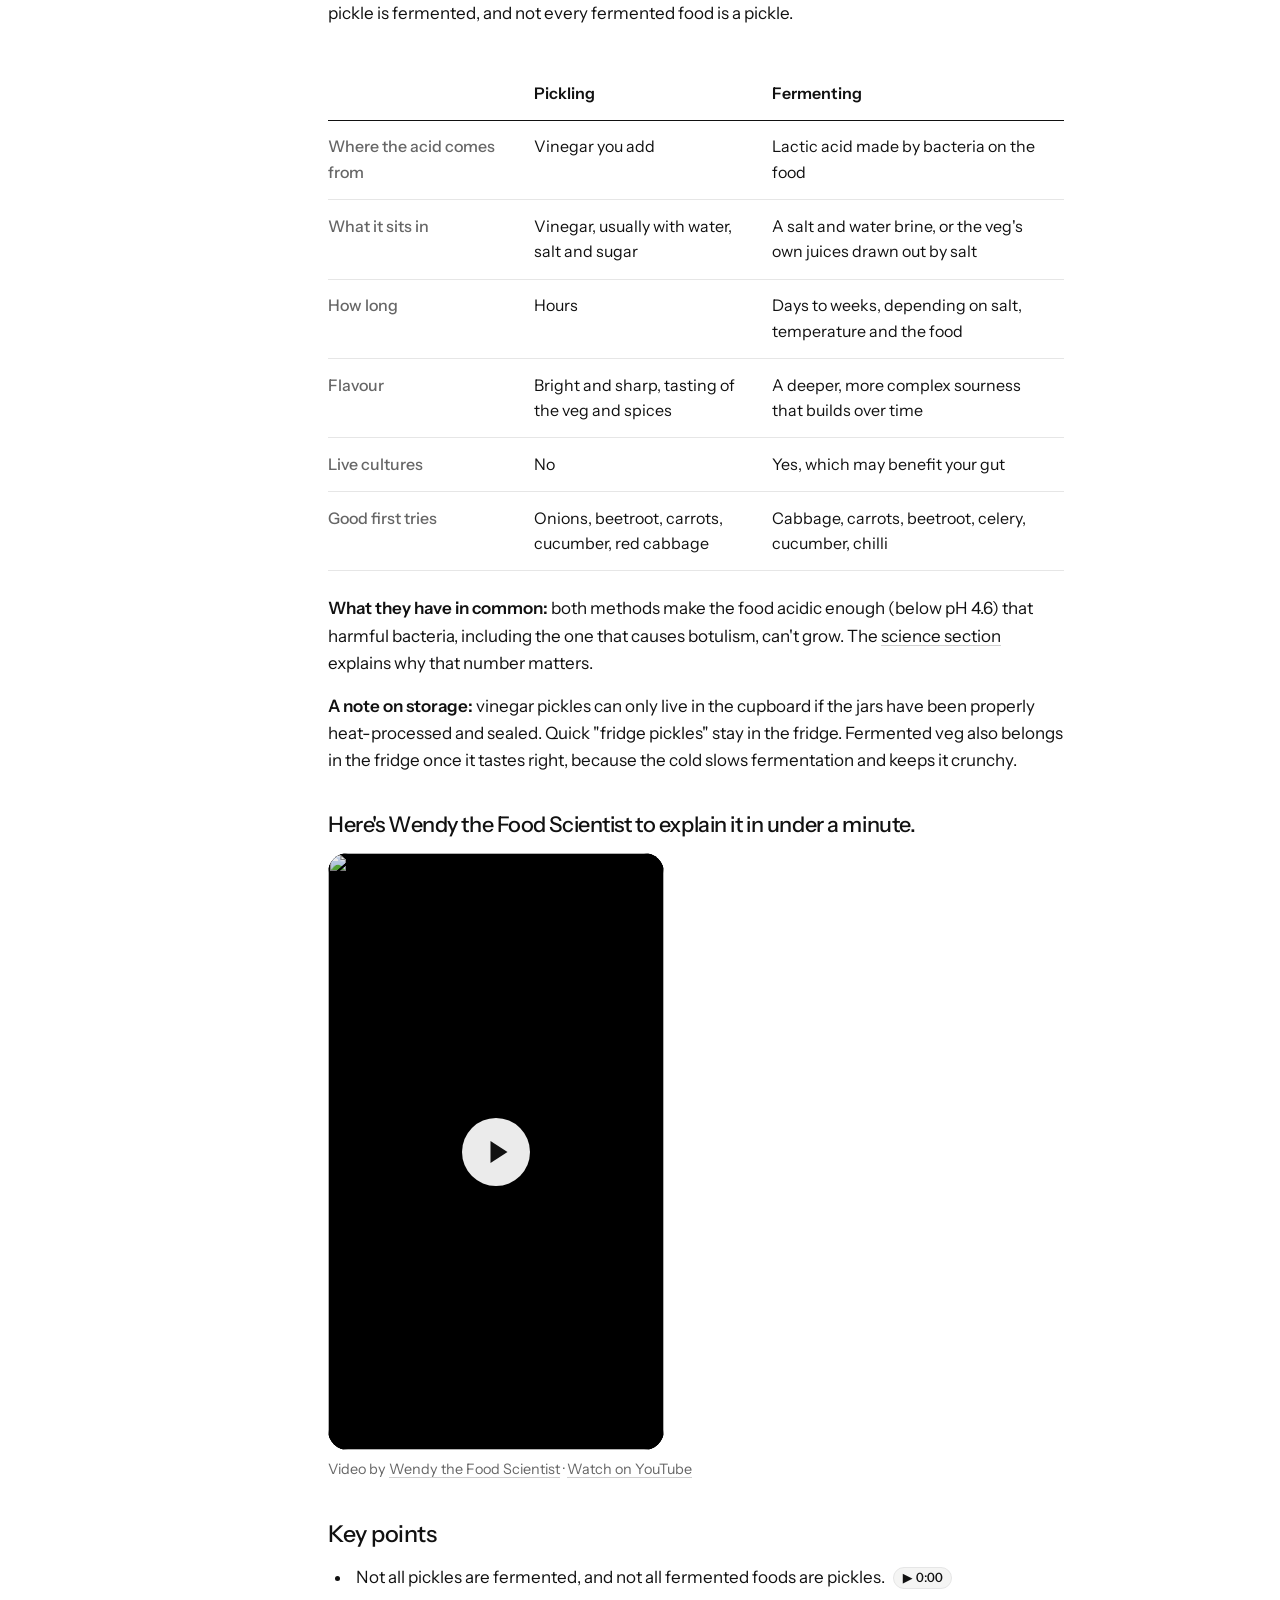
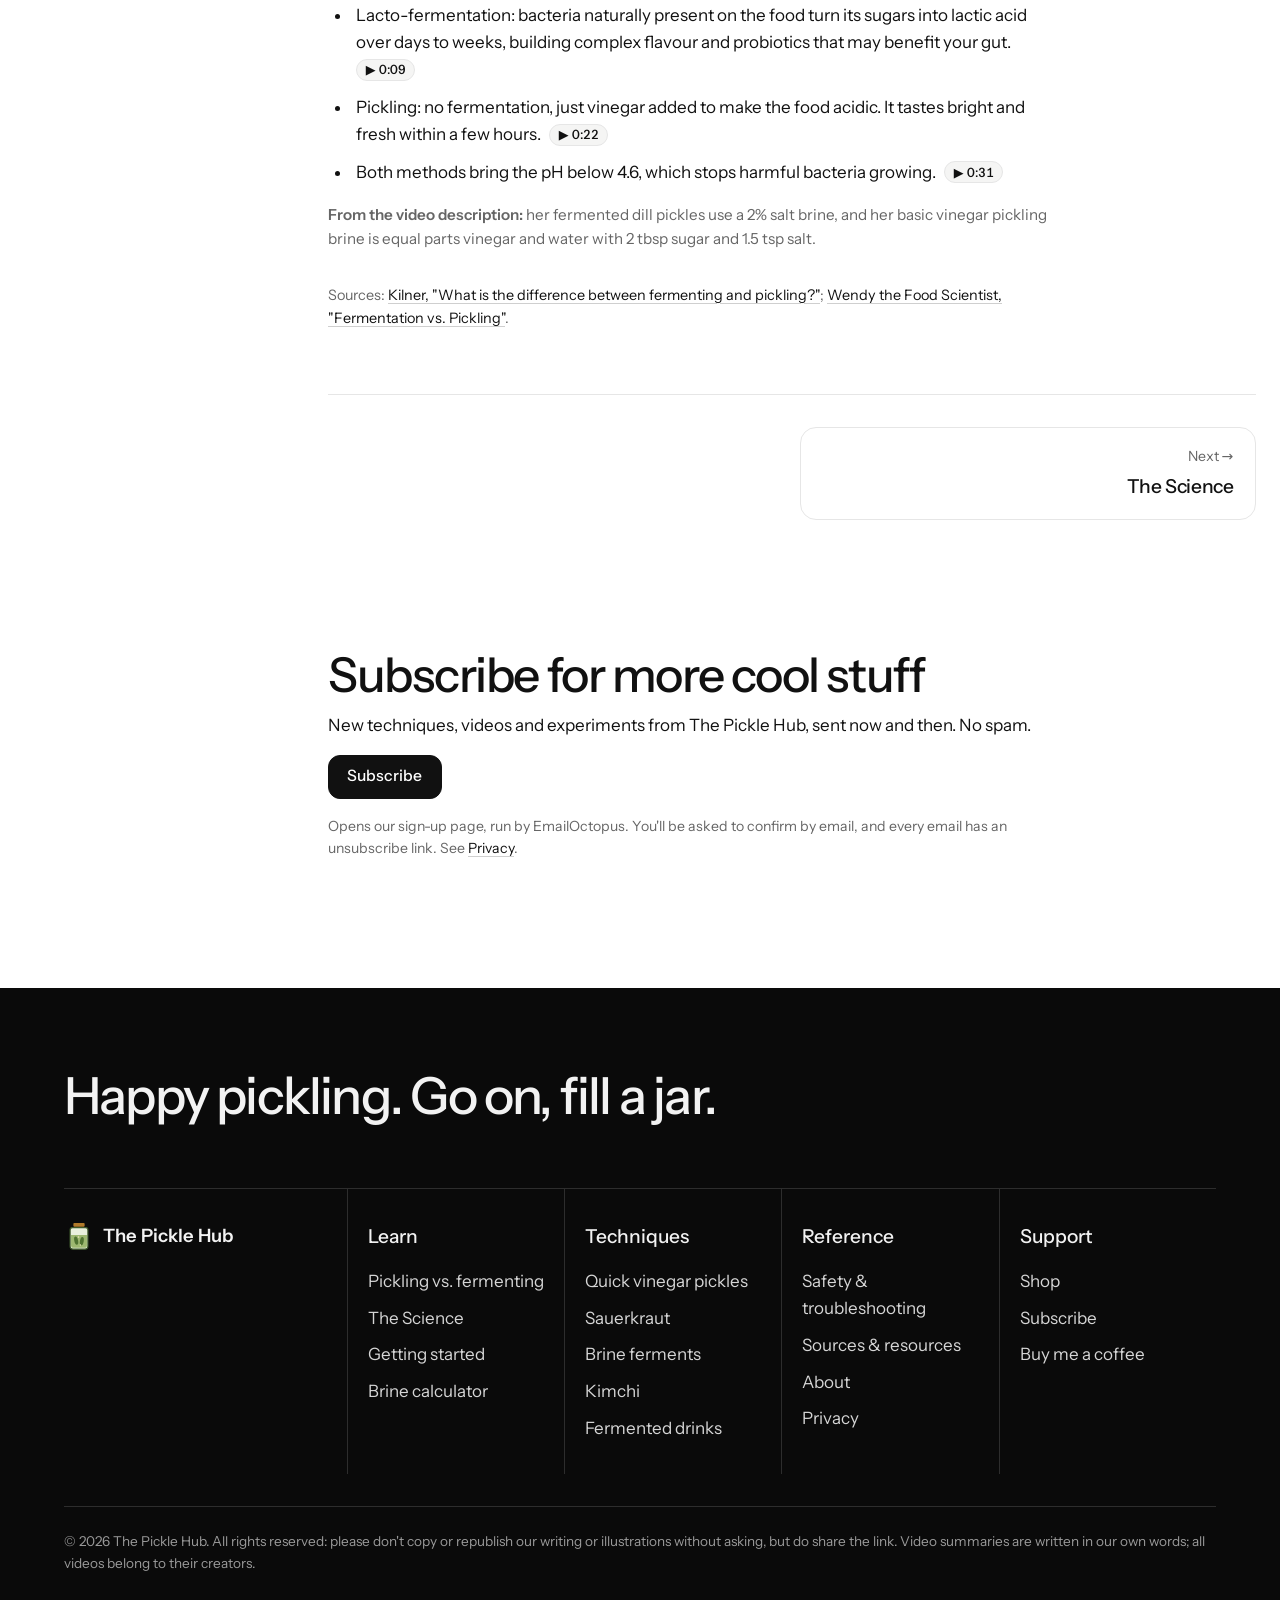
==== commit 401568d7: "Add an About section with Instagram, Buy me a coffee and two of our shorts" ====
--- a/docs/index.html
+++ b/docs/index.html
@@ -54,6 +54,7 @@
       <li><a data-page href="#safety">Safety &amp; troubleshooting</a></li>
       <li><a data-page href="#shop">Shop</a></li>
       <li><a data-page href="#sources">Sources &amp; resources</a></li>
+      <li><a data-page href="#about">About</a></li>
       <li><a data-page href="#privacy">Privacy</a></li>
     </ul>
     <div class="sheet__actions">
@@ -747,6 +748,21 @@
         <p class="cite">Video summaries on this site are written in our own words from each video's captions. All videos belong to their creators.</p>
       </section>
 
+      <section id="about" class="section">
+        <h2>About</h2>
+        <p class="lede">Hi, I'm Tamir: a musician, educator, home cook and girl dad.</p>
+        <p>I make educational content, build tools using AI, write my own music and homeschool my two girls.</p>
+        <p class="about__links">
+          <a class="btn btn--dark" href="https://www.instagram.com/tamir_karp/" target="_blank" rel="me noopener">Follow me on Instagram ↗</a>
+          <a class="btn btn--outline" href="https://buymeacoffee.com/tamirkarp" target="_blank" rel="noopener">☕ Buy me a coffee</a>
+        </p>
+
+        <h3>From our kitchen</h3>
+        <div class="switcher" data-technique="about">
+          <noscript><p class="placeholder">Turn on JavaScript to watch the videos here.</p></noscript>
+        </div>
+      </section>
+
       <section id="privacy" class="section">
         <h2>Privacy</h2>
         <p>The Pickle Hub is run by Tamir, an individual in the UK, who is responsible for any personal data collected through this site. You can get in touch at <a href="mailto:picklehub@protonmail.com">picklehub@protonmail.com</a> or by replying to any Pickle Hub email. That inbox is run by Proton (Proton AG, Switzerland), so emails you send are stored with them.</p>
@@ -812,6 +828,7 @@
         <ul>
           <li><a href="#safety">Safety &amp; troubleshooting</a></li>
           <li><a href="#sources">Sources &amp; resources</a></li>
+          <li><a href="#about">About</a></li>
           <li><a href="#privacy">Privacy</a></li>
         </ul>
       </div>
--- a/docs/assets/css/style.css
+++ b/docs/assets/css/style.css
@@ -205,6 +205,7 @@
   color: var(--muted); background: transparent;
 }
 /* Shop: text-only cards (Amazon's rules don't allow copying product photos) */
+.about__links { display: flex; flex-wrap: wrap; gap: .6rem; margin: 1.5rem 0 0; }
 .shop { list-style: none; margin: 1.5rem 0 0; padding: 0; display: grid; grid-template-columns: repeat(auto-fill, minmax(16rem, 1fr)); gap: 1rem; }
 .shop__item { display: flex; flex-direction: column; align-items: flex-start; gap: .6rem; padding: 1.35rem; border: 1px solid var(--border); border-radius: var(--radius); }
 .shop__item h3 { margin: 0; }
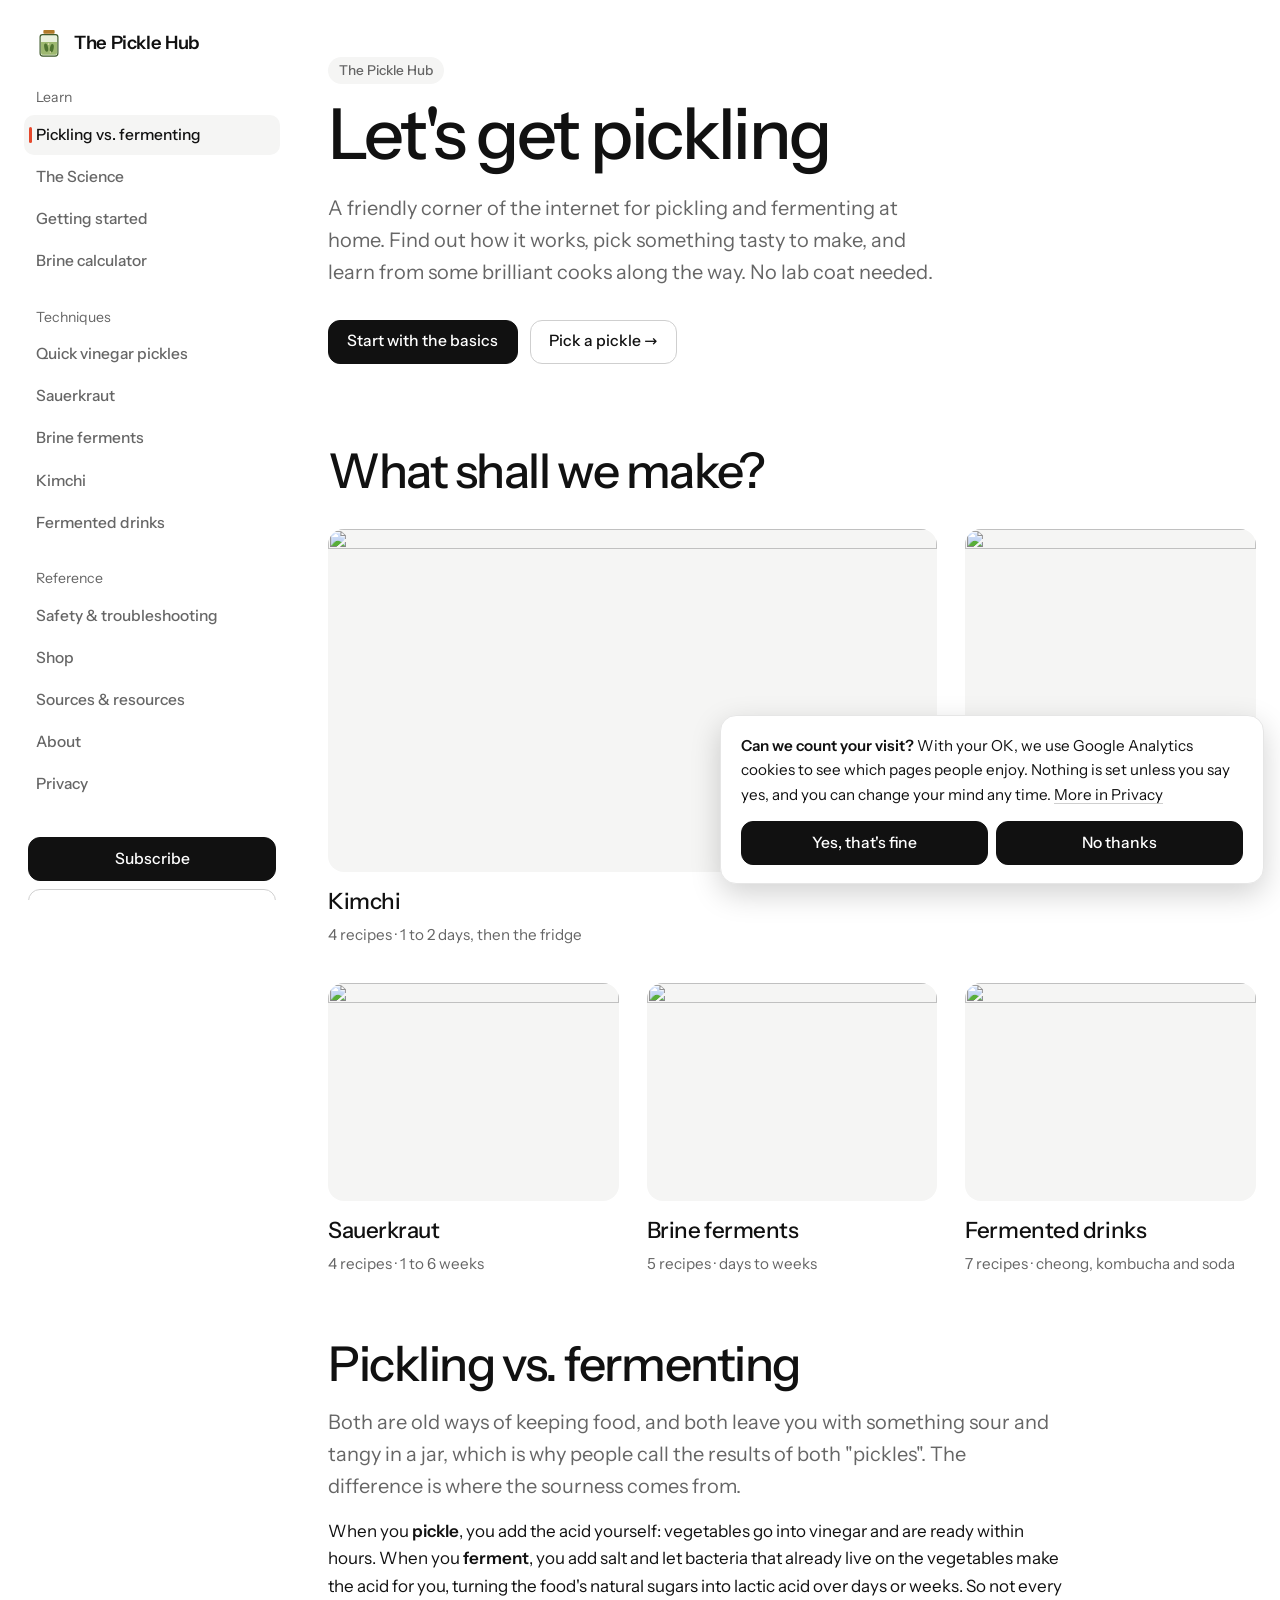
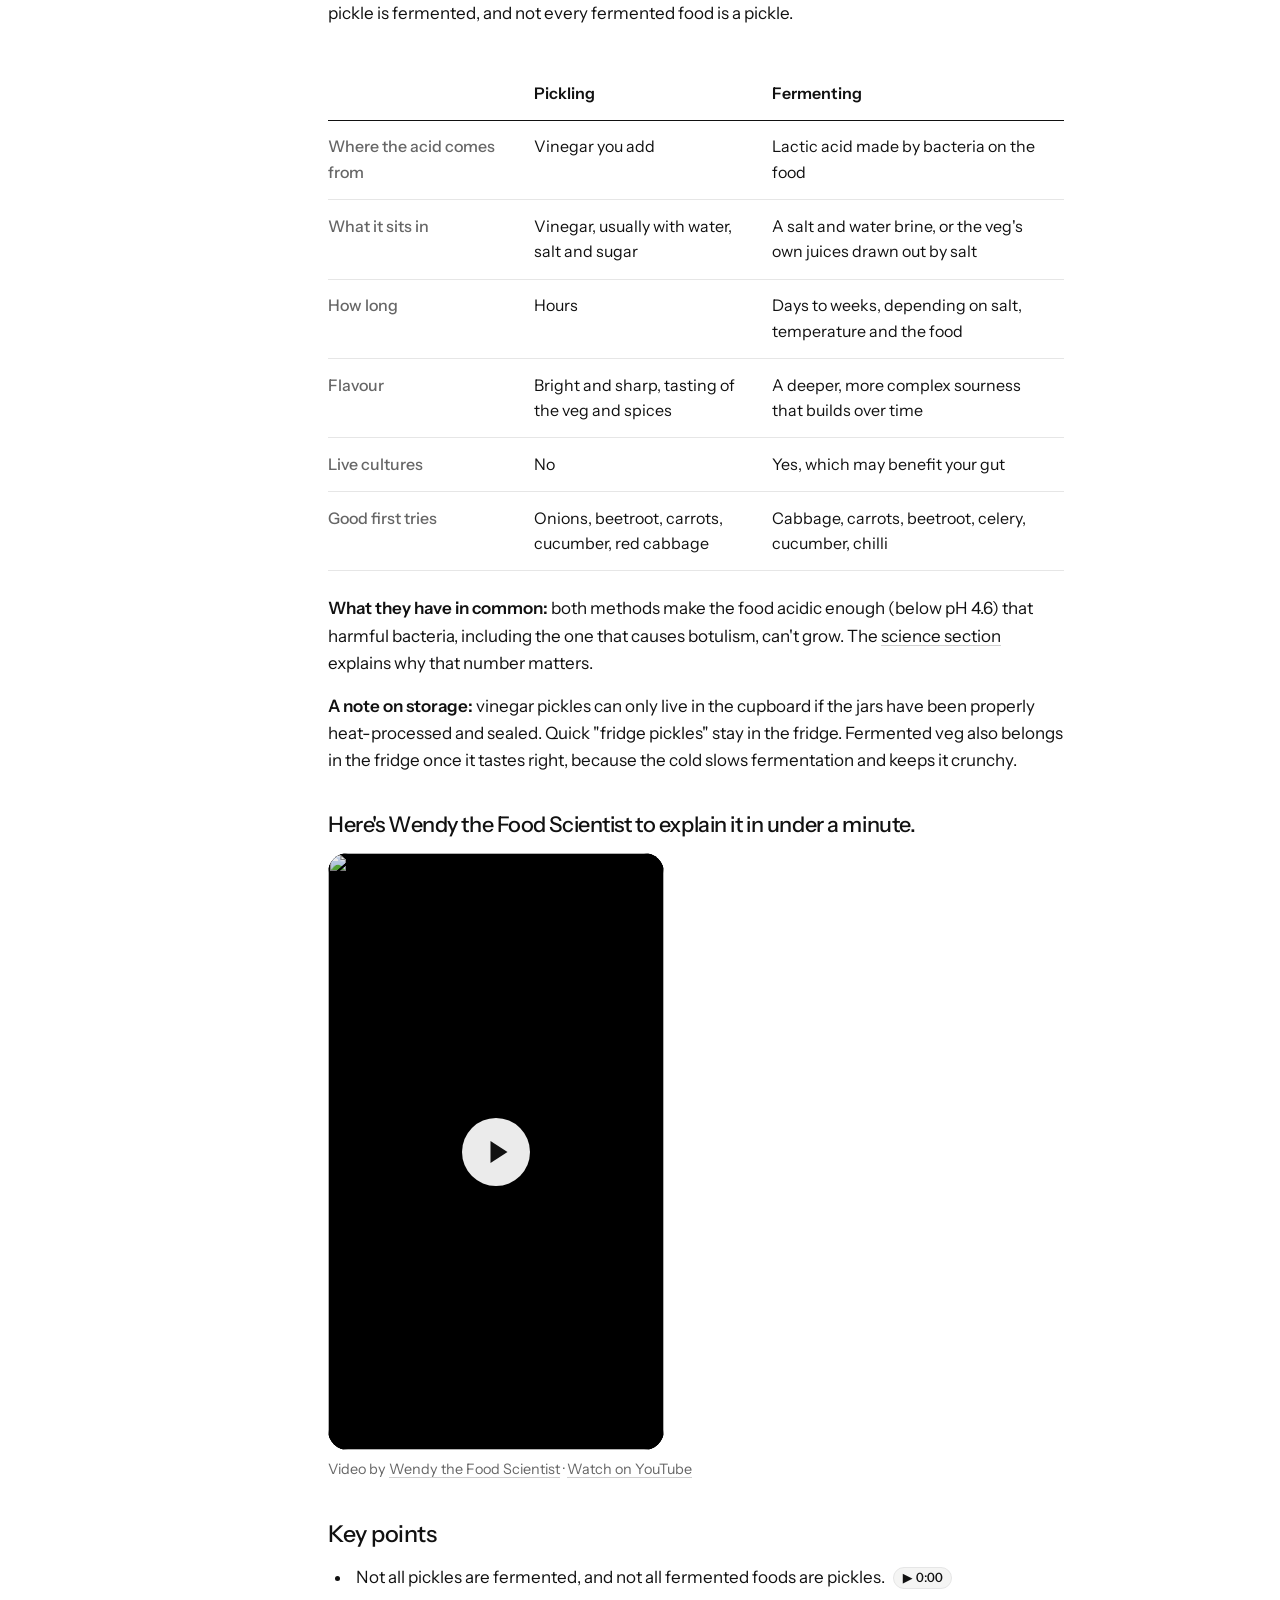
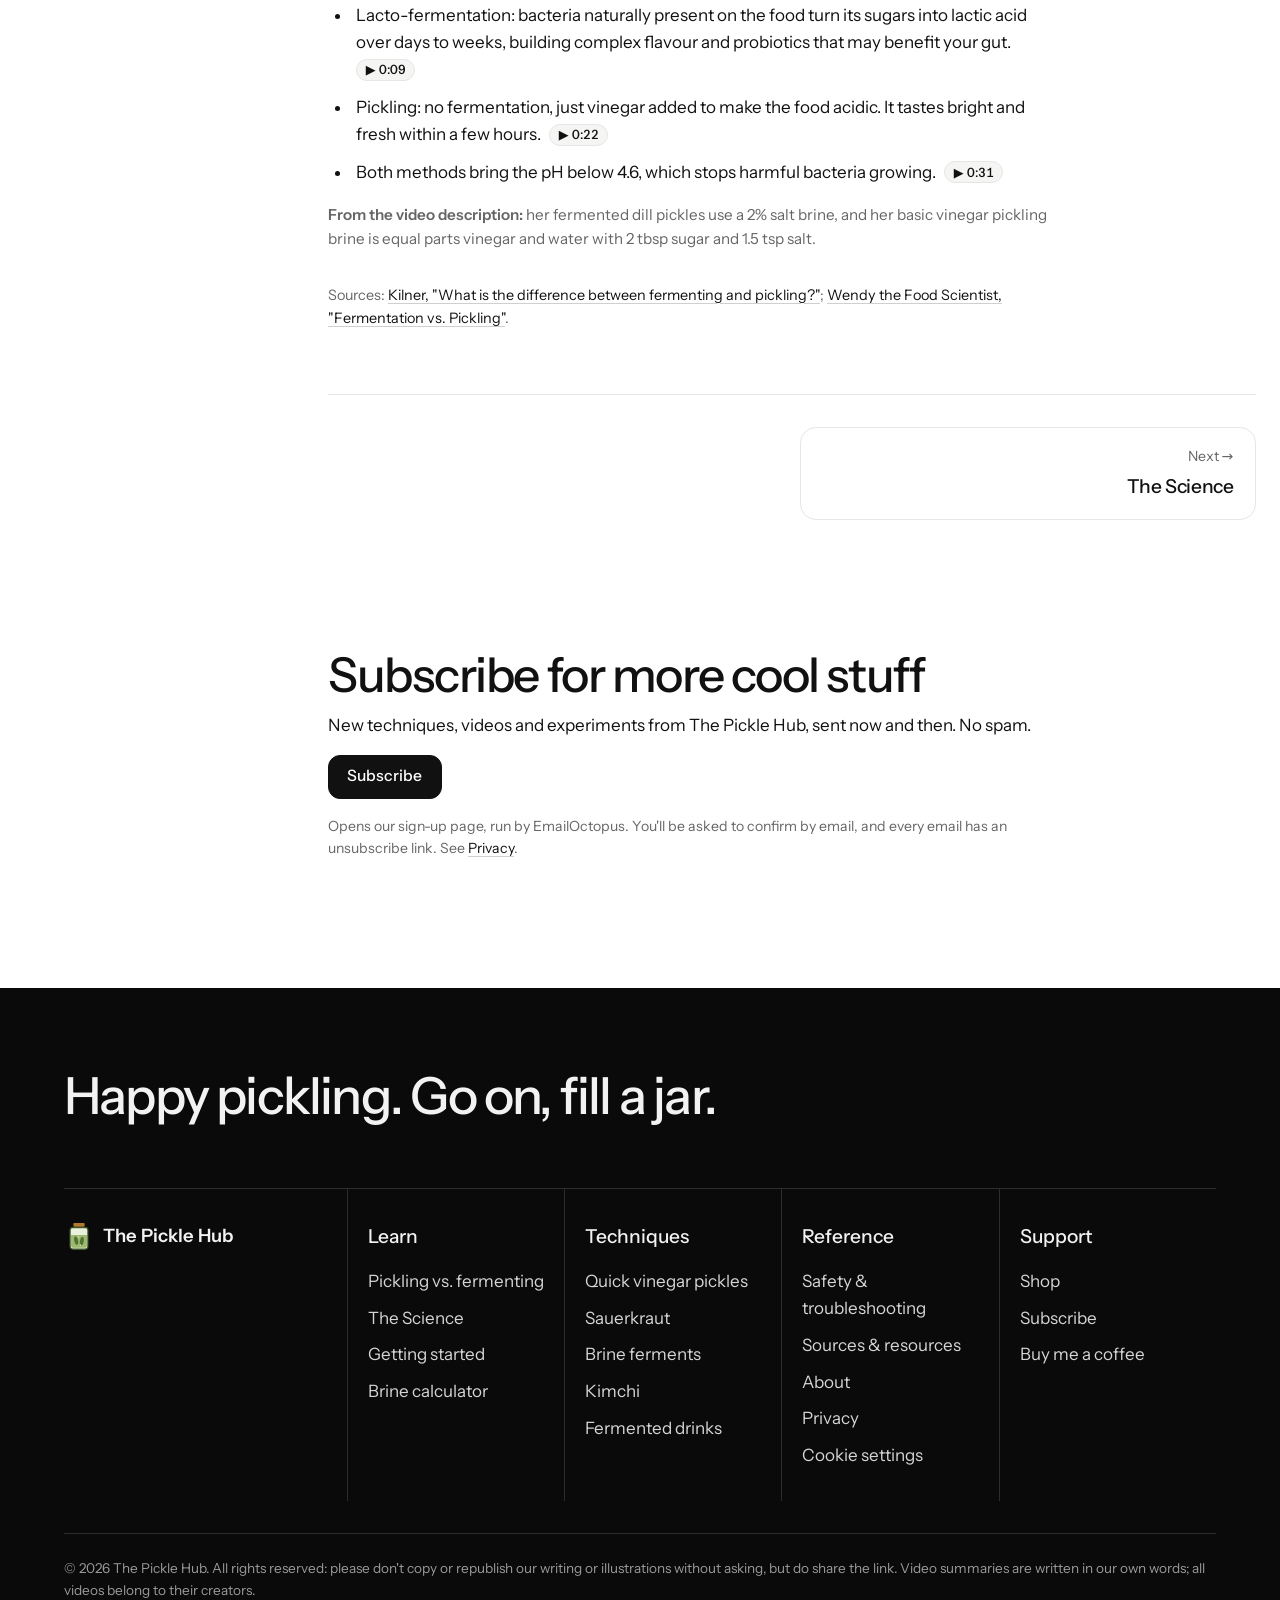
==== commit 5fe01809: "Add Google Analytics behind a cookie consent message Nothing loads from Google until a visitor says " ====
--- a/docs/index.html
+++ b/docs/index.html
@@ -2,7 +2,7 @@
 <html lang="en-GB">
 <head>
   <meta charset="utf-8">
-  <meta http-equiv="Content-Security-Policy" content="default-src 'none'; script-src 'self'; style-src 'self'; font-src 'self'; img-src 'self' https://i.ytimg.com; connect-src 'self'; frame-src https://www.youtube-nocookie.com; form-action 'none'; base-uri 'none'; object-src 'none'; require-trusted-types-for 'script'; trusted-types 'none'">
+  <meta http-equiv="Content-Security-Policy" content="default-src 'none'; script-src 'self' https://www.googletagmanager.com; style-src 'self'; font-src 'self'; img-src 'self' https://i.ytimg.com https://*.google-analytics.com https://*.googletagmanager.com; connect-src 'self' https://*.google-analytics.com https://*.analytics.google.com https://*.googletagmanager.com; frame-src https://www.youtube-nocookie.com; form-action 'none'; base-uri 'none'; object-src 'none'; require-trusted-types-for 'script'; trusted-types pickle-analytics">
   <meta name="viewport" content="width=device-width, initial-scale=1">
   <meta name="referrer" content="strict-origin-when-cross-origin">
   <title>The Pickle Hub</title>
@@ -16,6 +16,7 @@
   <script src="assets/js/main.js" defer></script>
   <script src="assets/js/sources.js" defer></script>
   <script src="assets/js/seasons.js" defer></script>
+  <script src="assets/js/analytics.js" defer></script>
 </head>
 <body>
   <a class="skip-link" href="#main">Skip to content</a>
@@ -774,8 +775,12 @@
         <p>I keep your address until you unsubscribe. After that it's kept only as "unsubscribed", so you're never emailed again by mistake. If you don't confirm your sign-up, your address is deleted within 30 days. You must be 13 or over to subscribe.</p>
 
         <h3>Hosting and videos</h3>
-        <p>This site is hosted on GitHub Pages, which logs visitors' IP addresses for security. Video thumbnails load from YouTube (Google), which receives your IP address. Videos themselves only load when you choose one or press play, and YouTube may then store data in your browser. This site sets no cookies of its own and uses no analytics. The domain's address records are run by Cloudflare, which doesn't see your visit to the site itself.</p>
+        <p>This site is hosted on GitHub Pages, which logs visitors' IP addresses for security. Video thumbnails load from YouTube (Google), which receives your IP address. Videos themselves only load when you choose one or press play, and YouTube may then store data in your browser. Apart from the optional analytics below, this site sets no cookies of its own. The domain's address records are run by Cloudflare, which doesn't see your visit to the site itself.</p>
         <p>GitHub and Google are based in the US, so this information may be handled there, under the UK-approved safeguards those companies use. I rely on my legitimate interest in running a working, secure website, and in showing which videos you can play, for this part.</p>
+
+        <h3>Analytics and cookies</h3>
+        <p>If you say yes on the cookie message, the site uses Google Analytics to count visits. It records which pages you view, how you arrived (for example from Instagram or a search), which links out of the site you click, and your rough location (country and city), device and browser. Google Analytics doesn't store your IP address, and its advertising features are switched off here. It sets two cookies, <code>_ga</code> and <code>_ga_KGB3SPX7LC</code>, which last up to 13 months, and the data is kept for 2 months.</p>
+        <p>Google provides this service (Google Ireland and Google LLC in the US, under UK-approved safeguards) and only on my instructions. I rely on your consent, and if you say no, nothing loads from Google for analytics. You can change your choice at any time with <button type="button" class="link-button" data-consent-open>Cookie settings</button>, which also appears in the footer.</p>
 
         <h3>Buy me a coffee</h3>
         <p>If you choose to support The Pickle Hub through <a href="https://buymeacoffee.com/privacy-policy" rel="noopener">Buy Me a Coffee</a>, they handle the payment and I receive the name, email address and message you give them. I use these only to say thank you and keep basic records, and I keep them for as long as the law requires for my accounts. Payment details go to Buy Me a Coffee and their payment provider, never to me.</p>
@@ -830,6 +835,7 @@
           <li><a href="#sources">Sources &amp; resources</a></li>
           <li><a href="#about">About</a></li>
           <li><a href="#privacy">Privacy</a></li>
+          <li><button type="button" class="footer__button" data-consent-open>Cookie settings</button></li>
         </ul>
       </div>
       <div>
@@ -845,6 +851,15 @@
   </footer>
 
   <div class="scrim" id="toc-scrim" hidden></div>
+
+  <!-- Cookie message: analytics.js shows it until the visitor chooses, and nothing loads from Google before a yes. -->
+  <div class="consent" id="consent" role="region" aria-label="Cookie choice" hidden>
+    <p class="consent__text"><strong>Can we count your visit?</strong> With your OK, we use Google Analytics cookies to see which pages people enjoy. Nothing is set unless you say yes, and you can change your mind any time. <a href="#privacy">More in Privacy</a></p>
+    <div class="consent__actions">
+      <button type="button" class="btn btn--dark" data-consent="granted">Yes, that's fine</button>
+      <button type="button" class="btn btn--dark" data-consent="denied">No thanks</button>
+    </div>
+  </div>
   <button type="button" class="to-top" id="to-top" aria-label="Back to top">↑</button>
 </body>
 </html>
--- a/docs/assets/css/style.css
+++ b/docs/assets/css/style.css
@@ -205,6 +205,18 @@
   color: var(--muted); background: transparent;
 }
 /* Shop: text-only cards (Amazon's rules don't allow copying product photos) */
+/* Cookie message */
+.consent {
+  position: fixed; z-index: 40; left: 1rem; right: 1rem; bottom: 1rem; max-width: 34rem; margin-left: auto;
+  padding: 1.1rem 1.25rem; border-radius: var(--radius); background: var(--surface); border: 1px solid var(--border);
+  box-shadow: 0 10px 30px rgb(0 0 0 / .18);
+}
+.consent__text { margin: 0 0 .9rem; font-size: .95rem; }
+.consent__actions { display: flex; flex-wrap: wrap; gap: .5rem; }
+.consent__actions .btn { flex: 1 1 8rem; }
+.footer__button, .link-button { padding: 0; border: 0; background: none; font: inherit; color: inherit; text-decoration: underline; cursor: pointer; }
+.footer__button { text-decoration: none; color: #d6d6d6; }
+.footer__button:hover { color: #fff; text-decoration: underline; text-decoration-color: var(--accent); }
 .about__links { display: flex; flex-wrap: wrap; gap: .6rem; margin: 1.5rem 0 0; }
 .shop { list-style: none; margin: 1.5rem 0 0; padding: 0; display: grid; grid-template-columns: repeat(auto-fill, minmax(16rem, 1fr)); gap: 1rem; }
 .shop__item { display: flex; flex-direction: column; align-items: flex-start; gap: .6rem; padding: 1.35rem; border: 1px solid var(--border); border-radius: var(--radius); }
